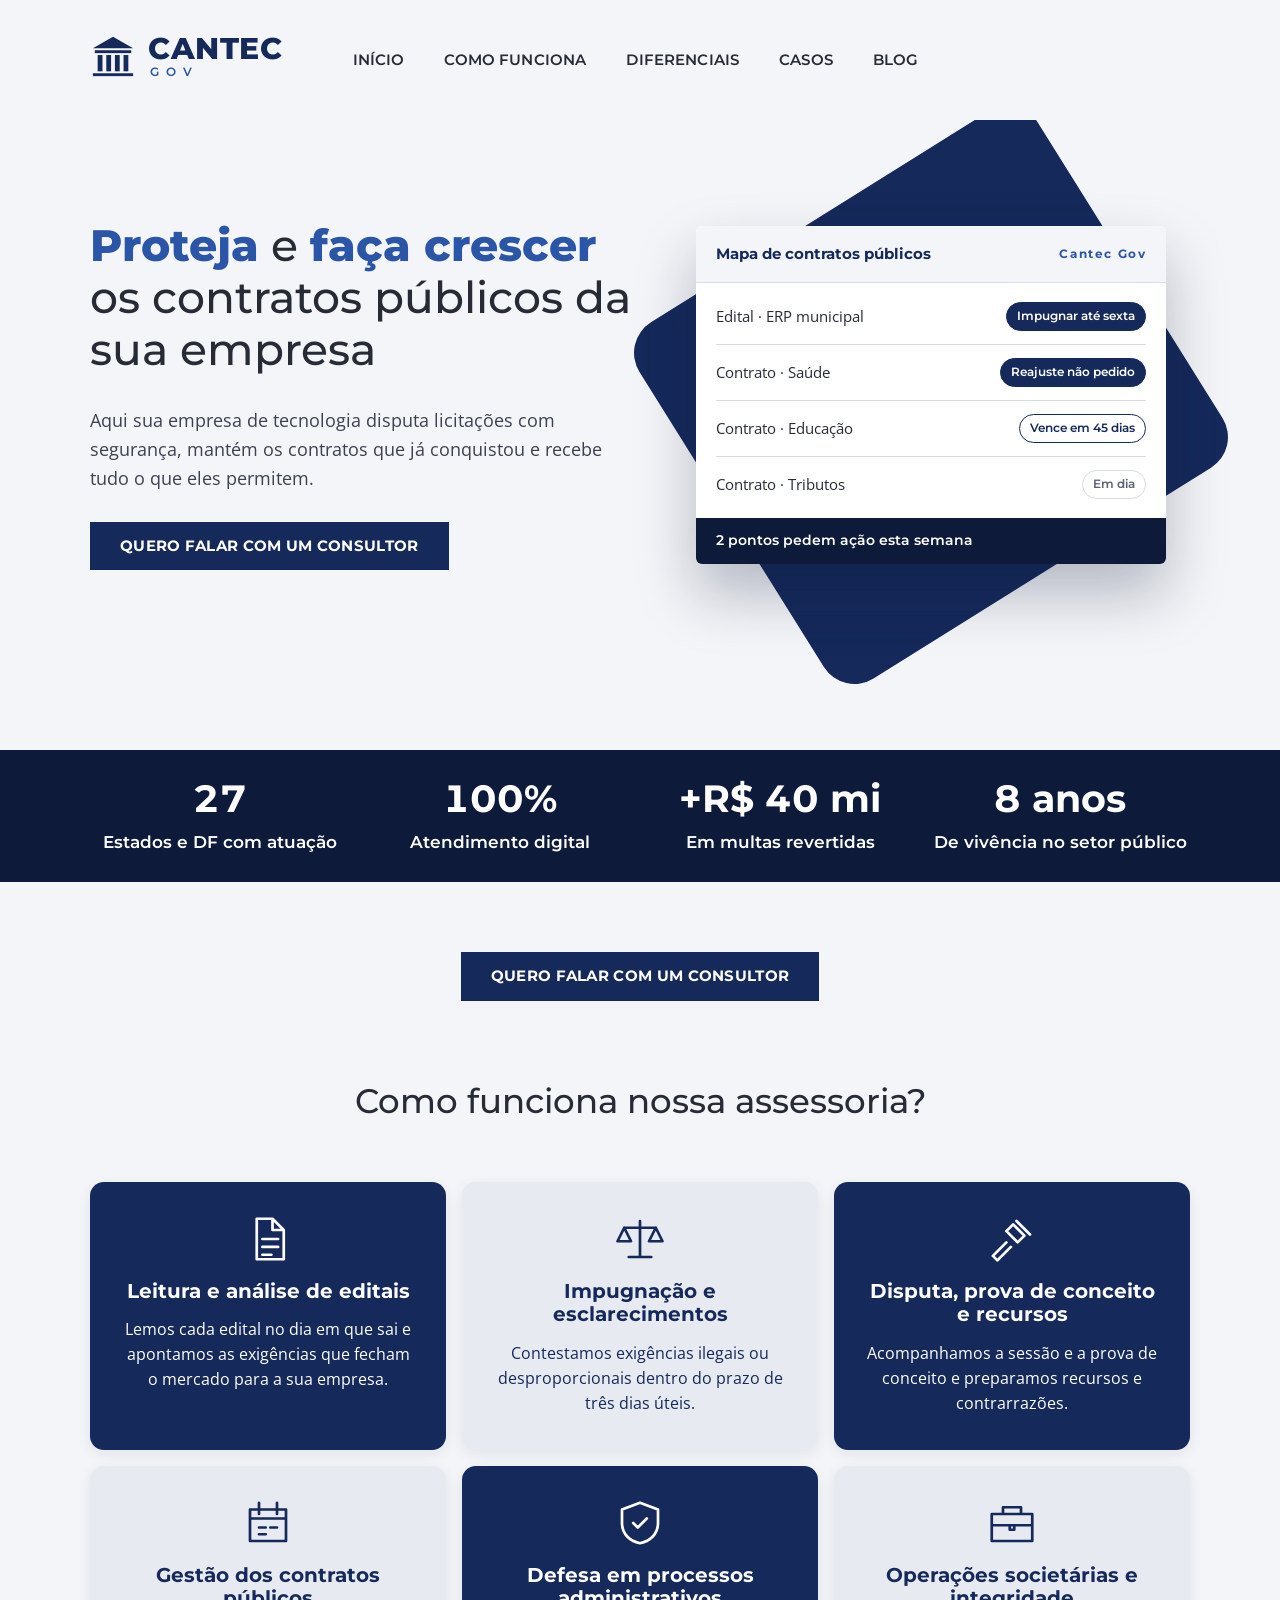
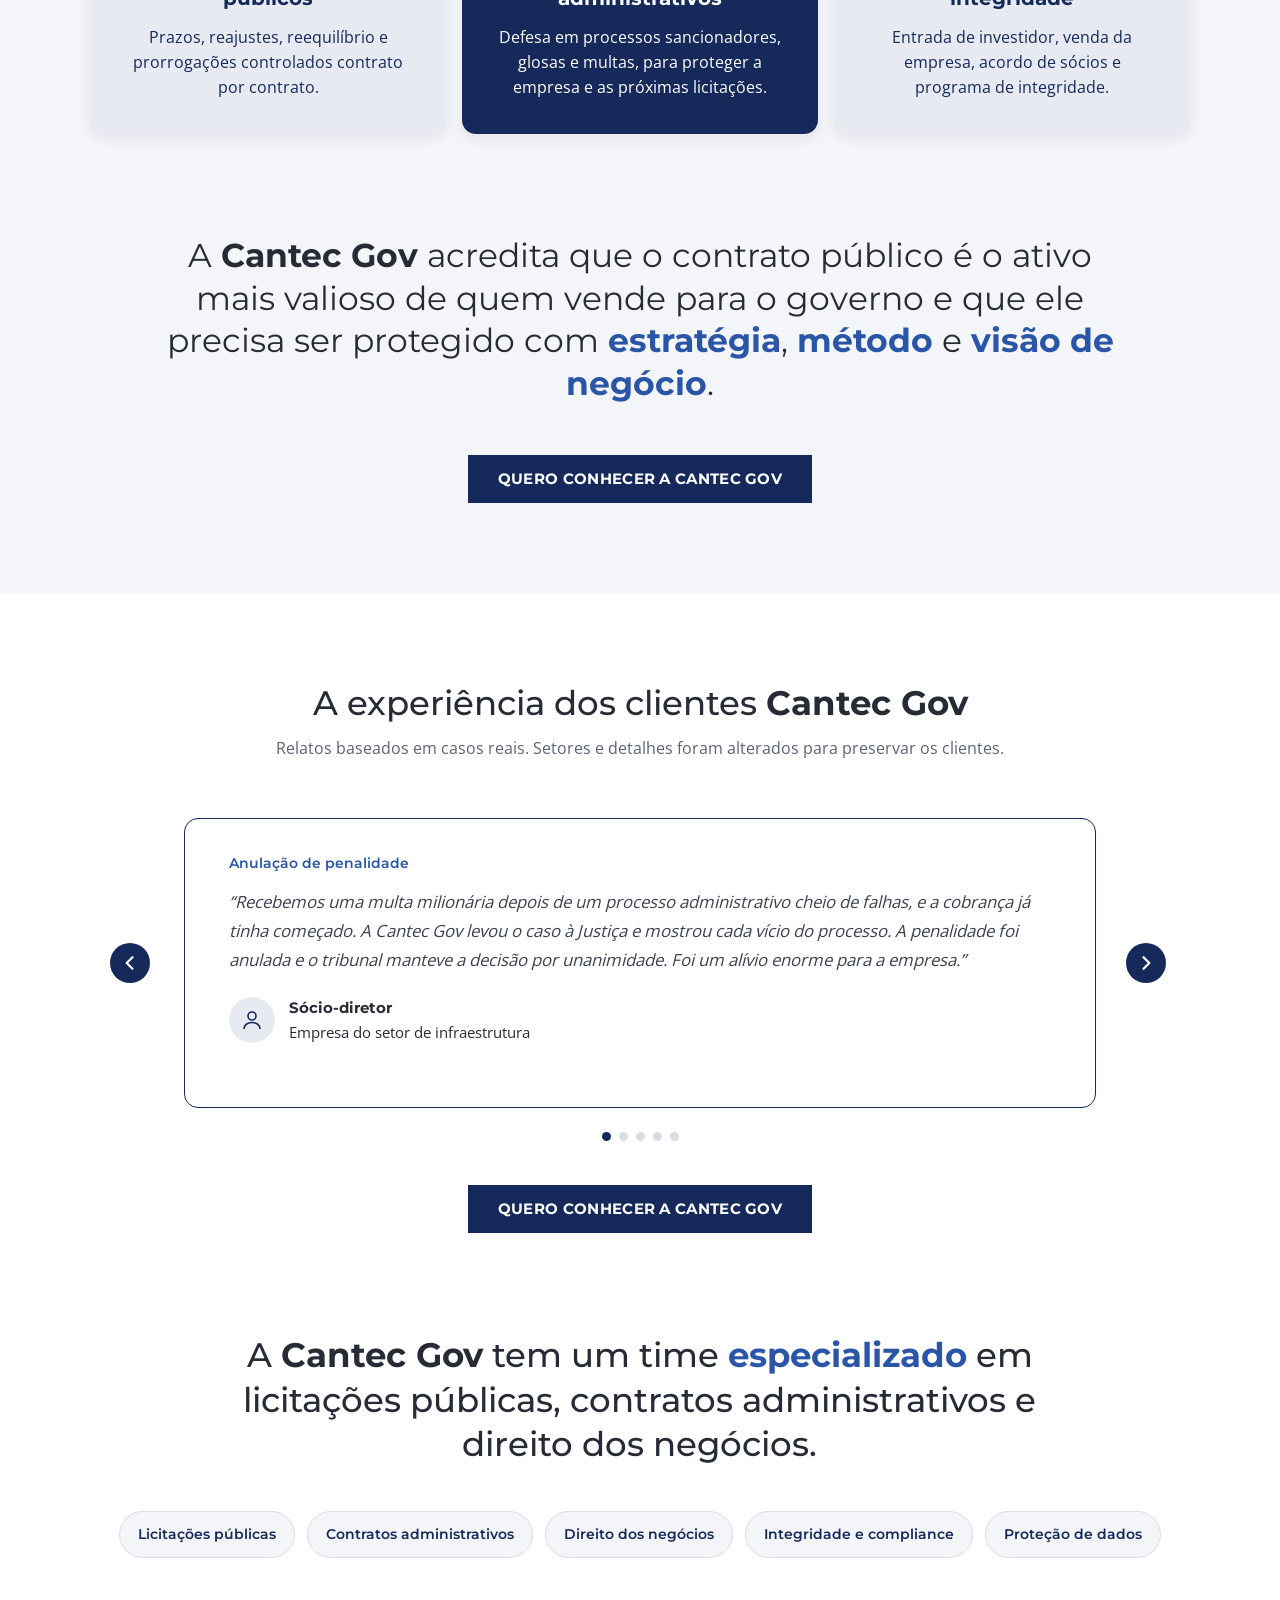
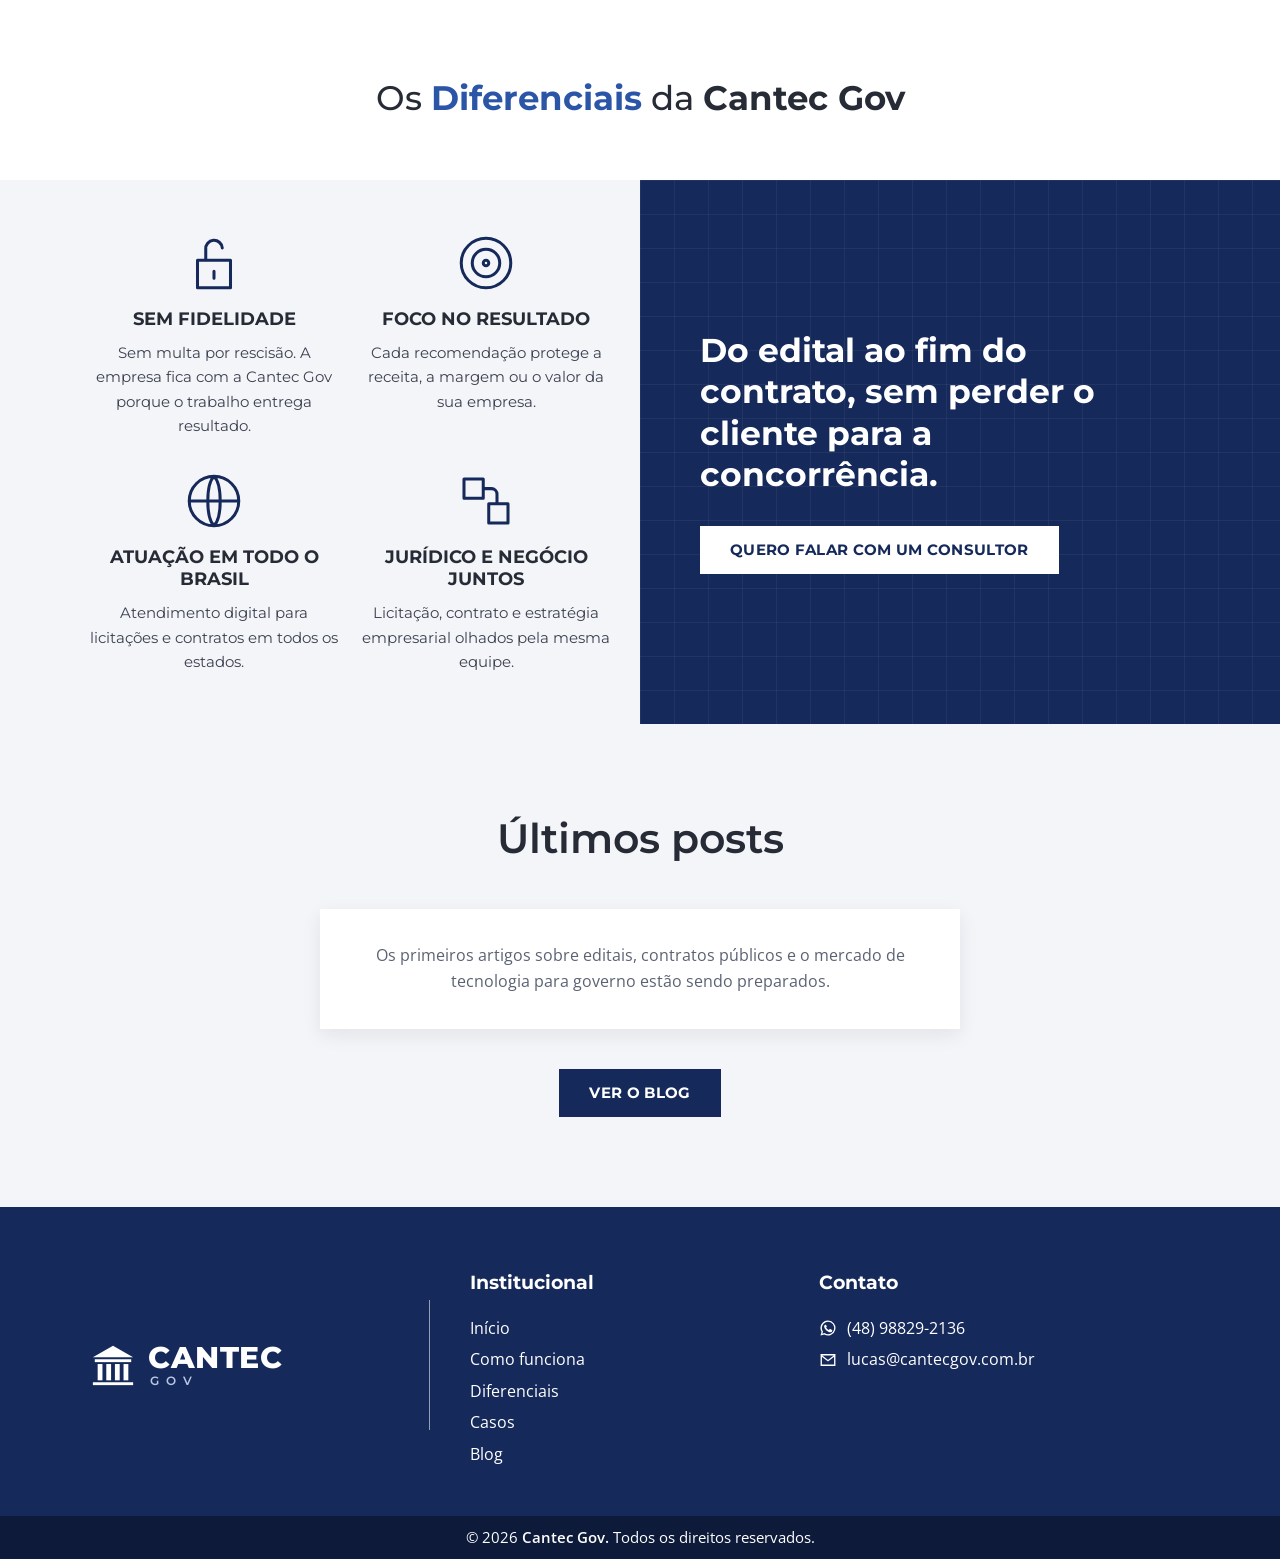
==== index.html @ 4cf36c4e "Primeira versão do site da Cantec Gov Co-Authored-By: Claude Opus 5.5 <noreply@anthropic.com>" ====
<!DOCTYPE html><html lang="pt-BR" data-astro-cid-5hce7sga> <head><meta charset="utf-8"><meta name="viewport" content="width=device-width, initial-scale=1"><title>Cantec Gov | Assessoria para empresas de tecnologia que vendem para o governo</title><meta name="description" content="A Cantec Gov protege e faz crescer os contratos públicos de empresas de tecnologia: análise de editais, impugnações, recursos, gestão de contratos, defesa em processos administrativos e operações societárias."><link rel="canonical" href="https://cantecgov.com.br/"><link rel="icon" href="/favicon.svg" type="image/svg+xml"><meta name="theme-color" content="#15295A"><meta property="og:type" content="website"><meta property="og:locale" content="pt_BR"><meta property="og:site_name" content="Cantec Gov"><meta property="og:title" content="Cantec Gov | Assessoria para empresas de tecnologia que vendem para o governo"><meta property="og:description" content="A Cantec Gov protege e faz crescer os contratos públicos de empresas de tecnologia: análise de editais, impugnações, recursos, gestão de contratos, defesa em processos administrativos e operações societárias."><meta property="og:url" content="https://cantecgov.com.br/"><meta property="og:image" content="https://cantecgov.com.br/og.png"><meta name="twitter:card" content="summary_large_image"><script type="application/ld+json">{"@context":"https://schema.org","@type":"ProfessionalService","name":"Cantec Gov","url":"https://cantecgov.com.br/","email":"lucas@cantecgov.com.br","telephone":"+55 48 98829-2136","areaServed":"BR","description":"Assessoria para empresas de tecnologia que vendem para o governo: editais, licitações, contratos públicos, processos administrativos e operações societárias."}</script><link rel="stylesheet" href="/_astro/_id_.DsXa7e0L.css">
<link rel="stylesheet" href="/_astro/index.DsGzmFfQ.css"></head> <body data-astro-cid-5hce7sga> <a class="pular" href="#conteudo" data-astro-cid-5hce7sga>Ir para o conteúdo</a> <header class="topo" data-astro-cid-5hce7sga> <div class="container topo-in" data-astro-cid-5hce7sga> <a href="/" aria-label="Cantec Gov, página inicial" data-astro-cid-5hce7sga><span class="logo" data-astro-cid-tvrurpns> <svg class="logo-icone" viewBox="0 0 48 48" aria-hidden="true" data-astro-cid-tvrurpns> <polygon points="3,16 24,4 45,16" fill="currentColor" data-astro-cid-tvrurpns></polygon> <rect x="5" y="18" width="38" height="3" fill="currentColor" data-astro-cid-tvrurpns></rect> <rect x="8" y="23" width="5" height="17" fill="currentColor" data-astro-cid-tvrurpns></rect> <rect x="17" y="23" width="5" height="17" fill="currentColor" data-astro-cid-tvrurpns></rect> <rect x="26" y="23" width="5" height="17" fill="currentColor" data-astro-cid-tvrurpns></rect> <rect x="35" y="23" width="5" height="17" fill="currentColor" data-astro-cid-tvrurpns></rect> <rect x="3" y="42" width="42" height="3" fill="currentColor" data-astro-cid-tvrurpns></rect> </svg> <span class="logo-texto" data-astro-cid-tvrurpns> <span class="logo-nome" data-astro-cid-tvrurpns>CANTEC</span> <span class="logo-gov" data-astro-cid-tvrurpns>GOV</span> </span> </span> </a> <button class="menu-botao" aria-expanded="false" aria-controls="menu" aria-label="Abrir menu" data-astro-cid-5hce7sga> <span data-astro-cid-5hce7sga></span><span data-astro-cid-5hce7sga></span><span data-astro-cid-5hce7sga></span> </button> <nav id="menu" aria-label="Menu" data-astro-cid-5hce7sga> <ul data-astro-cid-5hce7sga> <li data-astro-cid-5hce7sga><a href="/#inicio" data-astro-cid-5hce7sga>Início</a></li> <li data-astro-cid-5hce7sga><a href="/#como-funciona" data-astro-cid-5hce7sga>Como funciona</a></li> <li data-astro-cid-5hce7sga><a href="/#diferenciais" data-astro-cid-5hce7sga>Diferenciais</a></li> <li data-astro-cid-5hce7sga><a href="/#casos" data-astro-cid-5hce7sga>Casos</a></li> <li data-astro-cid-5hce7sga><a href="/blog/" data-astro-cid-5hce7sga>Blog</a></li> </ul> </nav> </div> </header> <main id="conteudo" data-astro-cid-5hce7sga>  <section id="inicio" class="hero" data-astro-cid-j7pv25f6> <div class="container hero-in" data-astro-cid-j7pv25f6> <div class="hero-texto" data-astro-cid-j7pv25f6> <h1 data-astro-cid-j7pv25f6><span class="cor" data-astro-cid-j7pv25f6>Proteja</span> e <span class="cor" data-astro-cid-j7pv25f6>faça crescer</span> os contratos públicos da sua empresa</h1> <p data-astro-cid-j7pv25f6>Aqui sua empresa de tecnologia disputa licitações com segurança, mantém os contratos que já conquistou e recebe tudo o que eles permitem.</p> <a class="botao" href="https://api.whatsapp.com/send?phone=5548988292136&text=Ol%C3%A1%2C%20vim%20pelo%20site%20da%20Cantec%20Gov%20e%20gostaria%20de%20falar%20com%20um%20consultor." target="_blank" rel="noopener" data-astro-cid-j7pv25f6>Quero falar com um consultor</a> </div> <div class="hero-visual" aria-hidden="true" data-astro-cid-j7pv25f6> <div class="forma" data-astro-cid-j7pv25f6></div> <div class="painel" data-astro-cid-j7pv25f6> <div class="painel-topo" data-astro-cid-j7pv25f6><span data-astro-cid-j7pv25f6>Mapa de contratos públicos</span><span class="painel-marca" data-astro-cid-j7pv25f6>Cantec Gov</span></div> <ul data-astro-cid-j7pv25f6> <li data-astro-cid-j7pv25f6><span data-astro-cid-j7pv25f6>Edital · ERP municipal</span><span class="chip forte" data-astro-cid-j7pv25f6>Impugnar até sexta</span></li> <li data-astro-cid-j7pv25f6><span data-astro-cid-j7pv25f6>Contrato · Saúde</span><span class="chip forte" data-astro-cid-j7pv25f6>Reajuste não pedido</span></li> <li data-astro-cid-j7pv25f6><span data-astro-cid-j7pv25f6>Contrato · Educação</span><span class="chip" data-astro-cid-j7pv25f6>Vence em 45 dias</span></li> <li data-astro-cid-j7pv25f6><span data-astro-cid-j7pv25f6>Contrato · Tributos</span><span class="chip leve" data-astro-cid-j7pv25f6>Em dia</span></li> </ul> <div class="painel-pe" data-astro-cid-j7pv25f6>2 pontos pedem ação esta semana</div> </div> </div> </div> </section>  <section class="numeros" aria-label="Números da Cantec Gov" data-astro-cid-j7pv25f6> <div class="container numeros-in" data-astro-cid-j7pv25f6> <div class="numero" data-astro-cid-j7pv25f6> <p class="numero-valor" data-astro-cid-j7pv25f6><span class="contador" data-alvo="27" data-astro-cid-j7pv25f6>27</span></p> <h4 data-astro-cid-j7pv25f6>Estados e DF com atuação</h4> </div><div class="numero" data-astro-cid-j7pv25f6> <p class="numero-valor" data-astro-cid-j7pv25f6><span class="contador" data-alvo="100" data-astro-cid-j7pv25f6>100</span>%</p> <h4 data-astro-cid-j7pv25f6>Atendimento digital</h4> </div><div class="numero" data-astro-cid-j7pv25f6> <p class="numero-valor" data-astro-cid-j7pv25f6>+R$ <span class="contador" data-alvo="40" data-astro-cid-j7pv25f6>40</span> mi</p> <h4 data-astro-cid-j7pv25f6>Em multas revertidas</h4> </div><div class="numero" data-astro-cid-j7pv25f6> <p class="numero-valor" data-astro-cid-j7pv25f6><span class="contador" data-alvo="8" data-astro-cid-j7pv25f6>8</span> anos</p> <h4 data-astro-cid-j7pv25f6>De vivência no setor público</h4> </div> </div> </section>  <div class="centro cta-solto" data-astro-cid-j7pv25f6><a class="botao" href="https://api.whatsapp.com/send?phone=5548988292136&text=Ol%C3%A1%2C%20vim%20pelo%20site%20da%20Cantec%20Gov%20e%20gostaria%20de%20falar%20com%20um%20consultor." target="_blank" rel="noopener" data-astro-cid-j7pv25f6>Quero falar com um consultor</a></div>  <section id="como-funciona" class="secao como" data-astro-cid-j7pv25f6> <div class="container" data-astro-cid-j7pv25f6> <h2 class="titulo-secao" data-astro-cid-j7pv25f6>Como funciona nossa assessoria?</h2> <div class="cartoes" data-astro-cid-j7pv25f6> <article class="cartao cartao-marinho" data-astro-cid-j7pv25f6> <svg viewBox="0 0 24 24" aria-hidden="true" data-astro-cid-j7pv25f6><path d="M7 3h7l5 5v13H7z M14 3v5h5 M9.5 12h7 M9.5 15.5h7 M9.5 19h4" data-astro-cid-j7pv25f6></path></svg> <h3 data-astro-cid-j7pv25f6>Leitura e análise de editais</h3> <p data-astro-cid-j7pv25f6>Lemos cada edital no dia em que sai e apontamos as exigências que fecham o mercado para a sua empresa.</p> </article><article class="cartao cartao-cinza" data-astro-cid-j7pv25f6> <svg viewBox="0 0 24 24" aria-hidden="true" data-astro-cid-j7pv25f6><path d="M12 4v16 M7 20h10 M5 7h14 M5 7l-3 6h6z M19 7l-3 6h6z" data-astro-cid-j7pv25f6></path></svg> <h3 data-astro-cid-j7pv25f6>Impugnação e esclarecimentos</h3> <p data-astro-cid-j7pv25f6>Contestamos exigências ilegais ou desproporcionais dentro do prazo de três dias úteis.</p> </article><article class="cartao cartao-marinho" data-astro-cid-j7pv25f6> <svg viewBox="0 0 24 24" aria-hidden="true" data-astro-cid-j7pv25f6><path d="M12.5 5.5l5 5-3 3-5-5z M14 4l6 6 M9.5 13.5l-6 6 2 2 6-6" data-astro-cid-j7pv25f6></path></svg> <h3 data-astro-cid-j7pv25f6>Disputa, prova de conceito e recursos</h3> <p data-astro-cid-j7pv25f6>Acompanhamos a sessão e a prova de conceito e preparamos recursos e contrarrazões.</p> </article><article class="cartao cartao-cinza" data-astro-cid-j7pv25f6> <svg viewBox="0 0 24 24" aria-hidden="true" data-astro-cid-j7pv25f6><path d="M4 6h16v14H4z M4 10h16 M8 3v5 M16 3v5 M8 14h3 M13 14h3 M8 17h3" data-astro-cid-j7pv25f6></path></svg> <h3 data-astro-cid-j7pv25f6>Gestão dos contratos públicos</h3> <p data-astro-cid-j7pv25f6>Prazos, reajustes, reequilíbrio e prorrogações controlados contrato por contrato.</p> </article><article class="cartao cartao-marinho" data-astro-cid-j7pv25f6> <svg viewBox="0 0 24 24" aria-hidden="true" data-astro-cid-j7pv25f6><path d="M12 3l8 3v6c0 5-3.5 8-8 9-4.5-1-8-4-8-9V6z M9 12l2 2 4-4" data-astro-cid-j7pv25f6></path></svg> <h3 data-astro-cid-j7pv25f6>Defesa em processos administrativos</h3> <p data-astro-cid-j7pv25f6>Defesa em processos sancionadores, glosas e multas, para proteger a empresa e as próximas licitações.</p> </article><article class="cartao cartao-cinza" data-astro-cid-j7pv25f6> <svg viewBox="0 0 24 24" aria-hidden="true" data-astro-cid-j7pv25f6><path d="M3 8h18v12H3z M8 8V5h8v3 M3 13h18 M11 13v2h2v-2" data-astro-cid-j7pv25f6></path></svg> <h3 data-astro-cid-j7pv25f6>Operações societárias e integridade</h3> <p data-astro-cid-j7pv25f6>Entrada de investidor, venda da empresa, acordo de sócios e programa de integridade.</p> </article> </div> <p class="frase" data-astro-cid-j7pv25f6>A <strong data-astro-cid-j7pv25f6>Cantec Gov</strong> acredita que o contrato público é o ativo mais valioso de quem vende para o governo e que ele precisa ser protegido com <span class="cor" data-astro-cid-j7pv25f6>estratégia</span>, <span class="cor" data-astro-cid-j7pv25f6>método</span> e <span class="cor" data-astro-cid-j7pv25f6>visão de negócio</span>.</p> <div class="centro" data-astro-cid-j7pv25f6><a class="botao" href="https://api.whatsapp.com/send?phone=5548988292136&text=Ol%C3%A1%2C%20vim%20pelo%20site%20e%20quero%20conhecer%20a%20Cantec%20Gov." target="_blank" rel="noopener" data-astro-cid-j7pv25f6>Quero conhecer a Cantec Gov</a></div> </div> </section>  <section id="casos" class="secao casos" data-astro-cid-j7pv25f6> <div class="container" data-astro-cid-j7pv25f6> <h2 class="titulo-secao" data-astro-cid-j7pv25f6>A experiência dos clientes <strong data-astro-cid-j7pv25f6>Cantec Gov</strong></h2> <p class="subtitulo" data-astro-cid-j7pv25f6>Relatos baseados em casos reais. Setores e detalhes foram alterados para preservar os clientes.</p> <div class="carrossel" data-carrossel data-astro-cid-j7pv25f6> <button class="seta" data-anterior aria-label="Caso anterior" data-astro-cid-j7pv25f6><svg viewBox="0 0 24 24" aria-hidden="true" data-astro-cid-j7pv25f6><path d="M15 5l-7 7 7 7" data-astro-cid-j7pv25f6></path></svg></button> <div class="trilho" aria-live="polite" data-astro-cid-j7pv25f6> <article class="caso" data-caso aria-label="Caso 1 de 5" data-astro-cid-j7pv25f6> <p class="caso-area" data-astro-cid-j7pv25f6>Anulação de penalidade</p> <blockquote class="caso-texto" data-astro-cid-j7pv25f6>“Recebemos uma multa milionária depois de um processo administrativo cheio de falhas, e a cobrança já tinha começado. A Cantec Gov levou o caso à Justiça e mostrou cada vício do processo. A penalidade foi anulada e o tribunal manteve a decisão por unanimidade. Foi um alívio enorme para a empresa.”</blockquote> <div class="caso-cliente" data-astro-cid-j7pv25f6> <span class="caso-avatar" aria-hidden="true" data-astro-cid-j7pv25f6><svg viewBox="0 0 24 24" data-astro-cid-j7pv25f6><path d="M12 12a4 4 0 1 0 0-8a4 4 0 1 0 0 8z M4 21c0-4 3.6-6.5 8-6.5s8 2.5 8 6.5" data-astro-cid-j7pv25f6></path></svg></span> <span data-astro-cid-j7pv25f6><strong data-astro-cid-j7pv25f6>Sócio-diretor</strong><br data-astro-cid-j7pv25f6>Empresa do setor de infraestrutura</span> </div> </article><article class="caso" data-caso hidden aria-label="Caso 2 de 5" data-astro-cid-j7pv25f6> <p class="caso-area" data-astro-cid-j7pv25f6>Proteção de mercado</p> <blockquote class="caso-texto" data-astro-cid-j7pv25f6>“Vender para o governo exige proteger o mercado que a empresa já conquistou. A Cantec Gov mapeou todos os nossos contratos, mostrou onde havia risco de perder clientes e nos ensinou a identificar sinais de direcionamento nas contratações a tempo de reagir. Numa disputa importante, isso garantiu a manutenção do contrato. Hoje enxergamos os riscos antes que eles virem perda.”</blockquote> <div class="caso-cliente" data-astro-cid-j7pv25f6> <span class="caso-avatar" aria-hidden="true" data-astro-cid-j7pv25f6><svg viewBox="0 0 24 24" data-astro-cid-j7pv25f6><path d="M12 12a4 4 0 1 0 0-8a4 4 0 1 0 0 8z M4 21c0-4 3.6-6.5 8-6.5s8 2.5 8 6.5" data-astro-cid-j7pv25f6></path></svg></span> <span data-astro-cid-j7pv25f6><strong data-astro-cid-j7pv25f6>Diretor executivo</strong><br data-astro-cid-j7pv25f6>Empresa de serviços contínuos</span> </div> </article><article class="caso" data-caso hidden aria-label="Caso 3 de 5" data-astro-cid-j7pv25f6> <p class="caso-area" data-astro-cid-j7pv25f6>Processo sancionador</p> <blockquote class="caso-texto" data-astro-cid-j7pv25f6>“Fomos acusados de descumprir o contrato e corríamos o risco de ficar impedidos de licitar. A Cantec Gov confrontou cada acusação com o edital e mostrou, com documentos, que boa parte do que nos cobravam nunca fez parte do que foi contratado. A defesa saiu no prazo, organizada item por item, e nos deu tranquilidade para seguir disputando.”</blockquote> <div class="caso-cliente" data-astro-cid-j7pv25f6> <span class="caso-avatar" aria-hidden="true" data-astro-cid-j7pv25f6><svg viewBox="0 0 24 24" data-astro-cid-j7pv25f6><path d="M12 12a4 4 0 1 0 0-8a4 4 0 1 0 0 8z M4 21c0-4 3.6-6.5 8-6.5s8 2.5 8 6.5" data-astro-cid-j7pv25f6></path></svg></span> <span data-astro-cid-j7pv25f6><strong data-astro-cid-j7pv25f6>Gestora de contratos</strong><br data-astro-cid-j7pv25f6>Fornecedora do poder público</span> </div> </article><article class="caso" data-caso hidden aria-label="Caso 4 de 5" data-astro-cid-j7pv25f6> <p class="caso-area" data-astro-cid-j7pv25f6>Migração de dados no fim do contrato</p> <blockquote class="caso-texto" data-astro-cid-j7pv25f6>“A Cantec Gov nos ajudou na migração dos dados ao fim do contrato. Muita gente acredita que o órgão tem direito de acessar diretamente o banco de dados da empresa quando o contrato termina. Mas o sistema é propriedade da empresa, protegido pela Lei do Software, e o acesso direto expõe dados pessoais que a LGPD manda proteger. No nosso caso, os dados foram entregues completos e o sistema não precisou ser aberto.”</blockquote> <div class="caso-cliente" data-astro-cid-j7pv25f6> <span class="caso-avatar" aria-hidden="true" data-astro-cid-j7pv25f6><svg viewBox="0 0 24 24" data-astro-cid-j7pv25f6><path d="M12 12a4 4 0 1 0 0-8a4 4 0 1 0 0 8z M4 21c0-4 3.6-6.5 8-6.5s8 2.5 8 6.5" data-astro-cid-j7pv25f6></path></svg></span> <span data-astro-cid-j7pv25f6><strong data-astro-cid-j7pv25f6>Diretor de tecnologia</strong><br data-astro-cid-j7pv25f6>Empresa de tecnologia</span> </div> </article><article class="caso" data-caso hidden aria-label="Caso 5 de 5" data-astro-cid-j7pv25f6> <p class="caso-area" data-astro-cid-j7pv25f6>Programa de integridade</p> <blockquote class="caso-texto" data-astro-cid-j7pv25f6>“O programa de integridade da Cantec Gov mudou a forma como a nossa equipe comercial trabalha com prefeituras. Hoje cada visita, reunião e proposta segue uma rotina clara e fica registrada. Continuamos prospectando com força, com a segurança de que tudo é feito dentro da lei, e isso blinda a empresa antes que qualquer problema apareça.”</blockquote> <div class="caso-cliente" data-astro-cid-j7pv25f6> <span class="caso-avatar" aria-hidden="true" data-astro-cid-j7pv25f6><svg viewBox="0 0 24 24" data-astro-cid-j7pv25f6><path d="M12 12a4 4 0 1 0 0-8a4 4 0 1 0 0 8z M4 21c0-4 3.6-6.5 8-6.5s8 2.5 8 6.5" data-astro-cid-j7pv25f6></path></svg></span> <span data-astro-cid-j7pv25f6><strong data-astro-cid-j7pv25f6>Diretor comercial</strong><br data-astro-cid-j7pv25f6>Empresa de serviços</span> </div> </article> </div> <button class="seta" data-proximo aria-label="Próximo caso" data-astro-cid-j7pv25f6><svg viewBox="0 0 24 24" aria-hidden="true" data-astro-cid-j7pv25f6><path d="M9 5l7 7-7 7" data-astro-cid-j7pv25f6></path></svg></button> </div> <div class="pontos" aria-hidden="true" data-astro-cid-j7pv25f6> <span class="ponto ativo" data-astro-cid-j7pv25f6></span><span class="ponto" data-astro-cid-j7pv25f6></span><span class="ponto" data-astro-cid-j7pv25f6></span><span class="ponto" data-astro-cid-j7pv25f6></span><span class="ponto" data-astro-cid-j7pv25f6></span> </div> <div class="centro" data-astro-cid-j7pv25f6><a class="botao" href="https://api.whatsapp.com/send?phone=5548988292136&text=Ol%C3%A1%2C%20vim%20pelo%20site%20e%20quero%20conhecer%20a%20Cantec%20Gov." target="_blank" rel="noopener" data-astro-cid-j7pv25f6>Quero conhecer a Cantec Gov</a></div> <h2 class="titulo-secao time" data-astro-cid-j7pv25f6>A <strong data-astro-cid-j7pv25f6>Cantec Gov</strong> tem um time <span class="cor" data-astro-cid-j7pv25f6>especializado</span> em licitações públicas, contratos administrativos e direito dos negócios.</h2> <ul class="especialidades" data-astro-cid-j7pv25f6> <li data-astro-cid-j7pv25f6>Licitações públicas</li><li data-astro-cid-j7pv25f6>Contratos administrativos</li><li data-astro-cid-j7pv25f6>Direito dos negócios</li><li data-astro-cid-j7pv25f6>Integridade e compliance</li><li data-astro-cid-j7pv25f6>Proteção de dados</li> </ul> </div> </section>  <section id="diferenciais" class="diferenciais-secao" data-astro-cid-j7pv25f6> <div class="container" data-astro-cid-j7pv25f6><h2 class="titulo-secao" data-astro-cid-j7pv25f6>Os <span class="cor" data-astro-cid-j7pv25f6>Diferenciais</span> da <strong data-astro-cid-j7pv25f6>Cantec Gov</strong></h2></div> <div class="diferenciais" data-astro-cid-j7pv25f6> <div class="diferenciais-grade" data-astro-cid-j7pv25f6> <div class="diferencial" data-astro-cid-j7pv25f6> <svg viewBox="0 0 24 24" aria-hidden="true" data-astro-cid-j7pv25f6><path d="M6 11h12v10H6z M9 11V7a3 3 0 0 1 6-.5 M12 15v2.5" data-astro-cid-j7pv25f6></path></svg> <h3 data-astro-cid-j7pv25f6>Sem fidelidade</h3> <p data-astro-cid-j7pv25f6>Sem multa por rescisão. A empresa fica com a Cantec Gov porque o trabalho entrega resultado.</p> </div><div class="diferencial" data-astro-cid-j7pv25f6> <svg viewBox="0 0 24 24" aria-hidden="true" data-astro-cid-j7pv25f6><path d="M12 3a9 9 0 1 0 0 18a9 9 0 1 0 0-18z M12 7a5 5 0 1 0 0 10a5 5 0 1 0 0-10z M12 11a1 1 0 1 0 0 2a1 1 0 1 0 0-2z" data-astro-cid-j7pv25f6></path></svg> <h3 data-astro-cid-j7pv25f6>Foco no resultado</h3> <p data-astro-cid-j7pv25f6>Cada recomendação protege a receita, a margem ou o valor da sua empresa.</p> </div><div class="diferencial" data-astro-cid-j7pv25f6> <svg viewBox="0 0 24 24" aria-hidden="true" data-astro-cid-j7pv25f6><path d="M12 3a9 9 0 1 0 0 18a9 9 0 1 0 0-18z M3 12h18 M12 3c3 3 3 15 0 18 M12 3c-3 3-3 15 0 18" data-astro-cid-j7pv25f6></path></svg> <h3 data-astro-cid-j7pv25f6>Atuação em todo o Brasil</h3> <p data-astro-cid-j7pv25f6>Atendimento digital para licitações e contratos em todos os estados.</p> </div><div class="diferencial" data-astro-cid-j7pv25f6> <svg viewBox="0 0 24 24" aria-hidden="true" data-astro-cid-j7pv25f6><path d="M4 4h7v7H4z M13 13h7v7h-7z M11 7.5h3a2 2 0 0 1 2 2V13" data-astro-cid-j7pv25f6></path></svg> <h3 data-astro-cid-j7pv25f6>Jurídico e negócio juntos</h3> <p data-astro-cid-j7pv25f6>Licitação, contrato e estratégia empresarial olhados pela mesma equipe.</p> </div> </div> <div class="diferenciais-painel" data-astro-cid-j7pv25f6> <p class="painel-frase" data-astro-cid-j7pv25f6>Do edital ao fim do contrato, sem perder o cliente para a concorrência.</p> <a class="botao botao-claro" href="https://api.whatsapp.com/send?phone=5548988292136&text=Ol%C3%A1%2C%20vim%20pelo%20site%20da%20Cantec%20Gov%20e%20gostaria%20de%20falar%20com%20um%20consultor." target="_blank" rel="noopener" data-astro-cid-j7pv25f6>Quero falar com um consultor</a> </div> </div> </section>  <section class="secao blog" data-astro-cid-j7pv25f6> <div class="container" data-astro-cid-j7pv25f6> <h2 class="titulo-blog" data-astro-cid-j7pv25f6>Últimos posts</h2> <div class="blog-vazio" data-astro-cid-j7pv25f6> <p data-astro-cid-j7pv25f6>Os primeiros artigos sobre editais, contratos públicos e o mercado de tecnologia para governo estão sendo preparados.</p> </div> <div class="centro" data-astro-cid-j7pv25f6><a class="botao" href="/blog/" data-astro-cid-j7pv25f6>Ver o blog</a></div> </div> </section> </main> <footer class="rodape" data-astro-cid-5hce7sga> <div class="container rodape-in" data-astro-cid-5hce7sga> <div class="rodape-logo" data-astro-cid-5hce7sga><span class="logo claro" data-astro-cid-tvrurpns> <svg class="logo-icone" viewBox="0 0 48 48" aria-hidden="true" data-astro-cid-tvrurpns> <polygon points="3,16 24,4 45,16" fill="currentColor" data-astro-cid-tvrurpns></polygon> <rect x="5" y="18" width="38" height="3" fill="currentColor" data-astro-cid-tvrurpns></rect> <rect x="8" y="23" width="5" height="17" fill="currentColor" data-astro-cid-tvrurpns></rect> <rect x="17" y="23" width="5" height="17" fill="currentColor" data-astro-cid-tvrurpns></rect> <rect x="26" y="23" width="5" height="17" fill="currentColor" data-astro-cid-tvrurpns></rect> <rect x="35" y="23" width="5" height="17" fill="currentColor" data-astro-cid-tvrurpns></rect> <rect x="3" y="42" width="42" height="3" fill="currentColor" data-astro-cid-tvrurpns></rect> </svg> <span class="logo-texto" data-astro-cid-tvrurpns> <span class="logo-nome" data-astro-cid-tvrurpns>CANTEC</span> <span class="logo-gov" data-astro-cid-tvrurpns>GOV</span> </span> </span> </div> <div class="rodape-col" data-astro-cid-5hce7sga> <p class="rodape-titulo" data-astro-cid-5hce7sga>Institucional</p> <ul data-astro-cid-5hce7sga> <li data-astro-cid-5hce7sga><a href="/#inicio" data-astro-cid-5hce7sga>Início</a></li> <li data-astro-cid-5hce7sga><a href="/#como-funciona" data-astro-cid-5hce7sga>Como funciona</a></li> <li data-astro-cid-5hce7sga><a href="/#diferenciais" data-astro-cid-5hce7sga>Diferenciais</a></li> <li data-astro-cid-5hce7sga><a href="/#casos" data-astro-cid-5hce7sga>Casos</a></li> <li data-astro-cid-5hce7sga><a href="/blog/" data-astro-cid-5hce7sga>Blog</a></li> </ul> </div> <div class="rodape-col" data-astro-cid-5hce7sga> <p class="rodape-titulo" data-astro-cid-5hce7sga>Contato</p> <ul class="contatos" data-astro-cid-5hce7sga> <li data-astro-cid-5hce7sga> <svg viewBox="0 0 24 24" aria-hidden="true" data-astro-cid-5hce7sga><path fill="currentColor" d="M12 2a10 10 0 0 0-8.6 15.1L2 22l5-1.3A10 10 0 1 0 12 2Zm0 18.2a8.2 8.2 0 0 1-4.2-1.2l-.3-.2-3 .8.8-2.9-.2-.3A8.2 8.2 0 1 1 12 20.2Zm4.5-6.1c-.2-.1-1.5-.7-1.7-.8s-.4-.1-.6.1-.7.8-.8 1-.3.2-.5.1a6.7 6.7 0 0 1-3.3-2.9c-.3-.4.3-.4.7-1.4.1-.2 0-.3 0-.4l-.8-1.8c-.2-.5-.4-.4-.6-.4h-.5a1 1 0 0 0-.7.3 3 3 0 0 0-.9 2.2 5.2 5.2 0 0 0 1.1 2.8 11.9 11.9 0 0 0 4.6 4c1.7.7 2.3.8 3.2.6a2.7 2.7 0 0 0 1.8-1.3 2.2 2.2 0 0 0 .1-1.3c0-.1-.2-.2-.4-.3Z" data-astro-cid-5hce7sga></path></svg> <a href="https://api.whatsapp.com/send?phone=5548988292136&text=Ol%C3%A1%2C%20vim%20pelo%20site%20da%20Cantec%20Gov%20e%20gostaria%20de%20falar%20com%20um%20consultor." target="_blank" rel="noopener" data-astro-cid-5hce7sga>(48) 98829-2136</a> </li> <li data-astro-cid-5hce7sga> <svg viewBox="0 0 24 24" aria-hidden="true" data-astro-cid-5hce7sga><path fill="none" stroke="currentColor" stroke-width="1.8" d="M3 5h18v14H3z M3 6l9 7 9-7" data-astro-cid-5hce7sga></path></svg> <a href="mailto:lucas@cantecgov.com.br" data-astro-cid-5hce7sga>lucas@cantecgov.com.br</a> </li> </ul> </div> </div> <div class="rodape-fim" data-astro-cid-5hce7sga> <div class="container" data-astro-cid-5hce7sga>© 2026 <strong data-astro-cid-5hce7sga>Cantec Gov.</strong> Todos os direitos reservados.</div> </div> </footer> <script type="module">const e=document.querySelector(".menu-botao"),a=document.getElementById("menu");e&&a&&(e.addEventListener("click",()=>{const t=e.getAttribute("aria-expanded")==="true";e.setAttribute("aria-expanded",String(!t)),a.classList.toggle("aberto",!t)}),a.querySelectorAll("a").forEach(t=>t.addEventListener("click",()=>{e.setAttribute("aria-expanded","false"),a.classList.remove("aberto")})));</script> </body> </html>   <script type="module">const l=Array.from(document.querySelectorAll(".contador")),u=window.matchMedia("(prefers-reduced-motion: reduce)").matches;if(!u&&"IntersectionObserver"in window){const a=e=>{const t=Number(e.dataset.alvo||0),i=performance.now(),r=1400,o=c=>{const d=Math.min(1,(c-i)/r);e.textContent=String(Math.round(t*(1-Math.pow(1-d,3)))),d<1&&requestAnimationFrame(o)};requestAnimationFrame(o)},s=new IntersectionObserver(e=>{e.forEach(t=>{t.isIntersecting&&(a(t.target),s.unobserve(t.target))})},{threshold:.6});l.forEach(e=>s.observe(e))}const n=document.querySelector("[data-carrossel]");if(n){const a=Array.from(n.querySelectorAll("[data-caso]")),s=Array.from(document.querySelectorAll(".ponto"));let e=0;const t=r=>{e=(r+a.length)%a.length,a.forEach((o,c)=>{o.hidden=c!==e}),s.forEach((o,c)=>o.classList.toggle("ativo",c===e))};n.querySelector("[data-anterior]")?.addEventListener("click",()=>t(e-1)),n.querySelector("[data-proximo]")?.addEventListener("click",()=>t(e+1));let i=0;n.addEventListener("touchstart",r=>{i=r.touches[0].clientX},{passive:!0}),n.addEventListener("touchend",r=>{const o=r.changedTouches[0].clientX-i;Math.abs(o)>40&&t(e+(o<0?1:-1))})}</script>
---- _astro/_id_.DsXa7e0L.css ----
@font-face{font-family:Montserrat;font-style:normal;font-display:swap;font-weight:400;src:url(/_astro/montserrat-cyrillic-ext-400-normal.Xqov12YL.woff2) format("woff2"),url(/_astro/montserrat-cyrillic-ext-400-normal.DRPPeomZ.woff) format("woff");unicode-range:U+0460-052F,U+1C80-1C8A,U+20B4,U+2DE0-2DFF,U+A640-A69F,U+FE2E-FE2F}@font-face{font-family:Montserrat;font-style:normal;font-display:swap;font-weight:400;src:url(/_astro/montserrat-cyrillic-400-normal.BPq32Q8K.woff2) format("woff2"),url(/_astro/montserrat-cyrillic-400-normal.jEs4Tk-Z.woff) format("woff");unicode-range:U+0301,U+0400-045F,U+0490-0491,U+04B0-04B1,U+2116}@font-face{font-family:Montserrat;font-style:normal;font-display:swap;font-weight:400;src:url(/_astro/montserrat-vietnamese-400-normal.D4oHqQTd.woff2) format("woff2"),url(/_astro/montserrat-vietnamese-400-normal.BeEscFYY.woff) format("woff");unicode-range:U+0102-0103,U+0110-0111,U+0128-0129,U+0168-0169,U+01A0-01A1,U+01AF-01B0,U+0300-0301,U+0303-0304,U+0308-0309,U+0323,U+0329,U+1EA0-1EF9,U+20AB}@font-face{font-family:Montserrat;font-style:normal;font-display:swap;font-weight:400;src:url(/_astro/montserrat-latin-ext-400-normal.B8bwfy6Y.woff2) format("woff2"),url(/_astro/montserrat-latin-ext-400-normal.BffdBkAA.woff) format("woff");unicode-range:U+0100-02BA,U+02BD-02C5,U+02C7-02CC,U+02CE-02D7,U+02DD-02FF,U+0304,U+0308,U+0329,U+1D00-1DBF,U+1E00-1E9F,U+1EF2-1EFF,U+2020,U+20A0-20AB,U+20AD-20C0,U+2113,U+2C60-2C7F,U+A720-A7FF}@font-face{font-family:Montserrat;font-style:normal;font-display:swap;font-weight:400;src:url(/_astro/montserrat-latin-400-normal.BLhwKU8k.woff2) format("woff2"),url(/_astro/montserrat-latin-400-normal.xItZbAXg.woff) format("woff");unicode-range:U+0000-00FF,U+0131,U+0152-0153,U+02BB-02BC,U+02C6,U+02DA,U+02DC,U+0304,U+0308,U+0329,U+2000-206F,U+20AC,U+2122,U+2191,U+2193,U+2212,U+2215,U+FEFF,U+FFFD}@font-face{font-family:Montserrat;font-style:normal;font-display:swap;font-weight:500;src:url(/_astro/montserrat-cyrillic-ext-500-normal.11xBT7e1.woff2) format("woff2"),url(/_astro/montserrat-cyrillic-ext-500-normal.DOzfAZ45.woff) format("woff");unicode-range:U+0460-052F,U+1C80-1C8A,U+20B4,U+2DE0-2DFF,U+A640-A69F,U+FE2E-FE2F}@font-face{font-family:Montserrat;font-style:normal;font-display:swap;font-weight:500;src:url(/_astro/montserrat-cyrillic-500-normal.T0SG181k.woff2) format("woff2"),url(/_astro/montserrat-cyrillic-500-normal.CyGtXmN9.woff) format("woff");unicode-range:U+0301,U+0400-045F,U+0490-0491,U+04B0-04B1,U+2116}@font-face{font-family:Montserrat;font-style:normal;font-display:swap;font-weight:500;src:url(/_astro/montserrat-vietnamese-500-normal.NT-t8RG1.woff2) format("woff2"),url(/_astro/montserrat-vietnamese-500-normal.DpeZlV_K.woff) format("woff");unicode-range:U+0102-0103,U+0110-0111,U+0128-0129,U+0168-0169,U+01A0-01A1,U+01AF-01B0,U+0300-0301,U+0303-0304,U+0308-0309,U+0323,U+0329,U+1EA0-1EF9,U+20AB}@font-face{font-family:Montserrat;font-style:normal;font-display:swap;font-weight:500;src:url(/_astro/montserrat-latin-ext-500-normal.BKtbrd6n.woff2) format("woff2"),url(/_astro/montserrat-latin-ext-500-normal.DWPqqZgs.woff) format("woff");unicode-range:U+0100-02BA,U+02BD-02C5,U+02C7-02CC,U+02CE-02D7,U+02DD-02FF,U+0304,U+0308,U+0329,U+1D00-1DBF,U+1E00-1E9F,U+1EF2-1EFF,U+2020,U+20A0-20AB,U+20AD-20C0,U+2113,U+2C60-2C7F,U+A720-A7FF}@font-face{font-family:Montserrat;font-style:normal;font-display:swap;font-weight:500;src:url(/_astro/montserrat-latin-500-normal.DRFEGfly.woff2) format("woff2"),url(/_astro/montserrat-latin-500-normal.Dok2oTci.woff) format("woff");unicode-range:U+0000-00FF,U+0131,U+0152-0153,U+02BB-02BC,U+02C6,U+02DA,U+02DC,U+0304,U+0308,U+0329,U+2000-206F,U+20AC,U+2122,U+2191,U+2193,U+2212,U+2215,U+FEFF,U+FFFD}@font-face{font-family:Montserrat;font-style:normal;font-display:swap;font-weight:600;src:url(/_astro/montserrat-cyrillic-ext-600-normal.BtBW-rpm.woff2) format("woff2"),url(/_astro/montserrat-cyrillic-ext-600-normal.wReYPmz2.woff) format("woff");unicode-range:U+0460-052F,U+1C80-1C8A,U+20B4,U+2DE0-2DFF,U+A640-A69F,U+FE2E-FE2F}@font-face{font-family:Montserrat;font-style:normal;font-display:swap;font-weight:600;src:url(/_astro/montserrat-cyrillic-600-normal.CQEPC0hM.woff2) format("woff2"),url(/_astro/montserrat-cyrillic-600-normal.DUglwBrH.woff) format("woff");unicode-range:U+0301,U+0400-045F,U+0490-0491,U+04B0-04B1,U+2116}@font-face{font-family:Montserrat;font-style:normal;font-display:swap;font-weight:600;src:url(/_astro/montserrat-vietnamese-600-normal.DKe6qT_E.woff2) format("woff2"),url(/_astro/montserrat-vietnamese-600-normal.SJ-HTWuM.woff) format("woff");unicode-range:U+0102-0103,U+0110-0111,U+0128-0129,U+0168-0169,U+01A0-01A1,U+01AF-01B0,U+0300-0301,U+0303-0304,U+0308-0309,U+0323,U+0329,U+1EA0-1EF9,U+20AB}@font-face{font-family:Montserrat;font-style:normal;font-display:swap;font-weight:600;src:url(/_astro/montserrat-latin-ext-600-normal.DSkTqI9L.woff2) format("woff2"),url(/_astro/montserrat-latin-ext-600-normal.CSDhkhgS.woff) format("woff");unicode-range:U+0100-02BA,U+02BD-02C5,U+02C7-02CC,U+02CE-02D7,U+02DD-02FF,U+0304,U+0308,U+0329,U+1D00-1DBF,U+1E00-1E9F,U+1EF2-1EFF,U+2020,U+20A0-20AB,U+20AD-20C0,U+2113,U+2C60-2C7F,U+A720-A7FF}@font-face{font-family:Montserrat;font-style:normal;font-display:swap;font-weight:600;src:url(/_astro/montserrat-latin-600-normal.UVxSCcoG.woff2) format("woff2"),url(/_astro/montserrat-latin-600-normal.CdhFl4lI.woff) format("woff");unicode-range:U+0000-00FF,U+0131,U+0152-0153,U+02BB-02BC,U+02C6,U+02DA,U+02DC,U+0304,U+0308,U+0329,U+2000-206F,U+20AC,U+2122,U+2191,U+2193,U+2212,U+2215,U+FEFF,U+FFFD}@font-face{font-family:Montserrat;font-style:normal;font-display:swap;font-weight:700;src:url(/_astro/montserrat-cyrillic-ext-700-normal.MyDreaeu.woff2) format("woff2"),url(/_astro/montserrat-cyrillic-ext-700-normal.D-Mk2xRJ.woff) format("woff");unicode-range:U+0460-052F,U+1C80-1C8A,U+20B4,U+2DE0-2DFF,U+A640-A69F,U+FE2E-FE2F}@font-face{font-family:Montserrat;font-style:normal;font-display:swap;font-weight:700;src:url(/_astro/montserrat-cyrillic-700-normal.D-Pqjtdp.woff2) format("woff2"),url(/_astro/montserrat-cyrillic-700-normal.BvLYcGP1.woff) format("woff");unicode-range:U+0301,U+0400-045F,U+0490-0491,U+04B0-04B1,U+2116}@font-face{font-family:Montserrat;font-style:normal;font-display:swap;font-weight:700;src:url(/_astro/montserrat-vietnamese-700-normal.C0x1De3p.woff2) format("woff2"),url(/_astro/montserrat-vietnamese-700-normal.DnwGT2D9.woff) format("woff");unicode-range:U+0102-0103,U+0110-0111,U+0128-0129,U+0168-0169,U+01A0-01A1,U+01AF-01B0,U+0300-0301,U+0303-0304,U+0308-0309,U+0323,U+0329,U+1EA0-1EF9,U+20AB}@font-face{font-family:Montserrat;font-style:normal;font-display:swap;font-weight:700;src:url(/_astro/montserrat-latin-ext-700-normal.BOP2Nhf0.woff2) format("woff2"),url(/_astro/montserrat-latin-ext-700-normal.DdDFr05Z.woff) format("woff");unicode-range:U+0100-02BA,U+02BD-02C5,U+02C7-02CC,U+02CE-02D7,U+02DD-02FF,U+0304,U+0308,U+0329,U+1D00-1DBF,U+1E00-1E9F,U+1EF2-1EFF,U+2020,U+20A0-20AB,U+20AD-20C0,U+2113,U+2C60-2C7F,U+A720-A7FF}@font-face{font-family:Montserrat;font-style:normal;font-display:swap;font-weight:700;src:url(/_astro/montserrat-latin-700-normal.BdjcYUrC.woff2) format("woff2"),url(/_astro/montserrat-latin-700-normal.BWkrl476.woff) format("woff");unicode-range:U+0000-00FF,U+0131,U+0152-0153,U+02BB-02BC,U+02C6,U+02DA,U+02DC,U+0304,U+0308,U+0329,U+2000-206F,U+20AC,U+2122,U+2191,U+2193,U+2212,U+2215,U+FEFF,U+FFFD}@font-face{font-family:Montserrat;font-style:normal;font-display:swap;font-weight:800;src:url(/_astro/montserrat-cyrillic-ext-800-normal.GOAQXnVZ.woff2) format("woff2"),url(/_astro/montserrat-cyrillic-ext-800-normal.mB3PmEeV.woff) format("woff");unicode-range:U+0460-052F,U+1C80-1C8A,U+20B4,U+2DE0-2DFF,U+A640-A69F,U+FE2E-FE2F}@font-face{font-family:Montserrat;font-style:normal;font-display:swap;font-weight:800;src:url(/_astro/montserrat-cyrillic-800-normal.DDmpGQGC.woff2) format("woff2"),url(/_astro/montserrat-cyrillic-800-normal.B_mUCQ9O.woff) format("woff");unicode-range:U+0301,U+0400-045F,U+0490-0491,U+04B0-04B1,U+2116}@font-face{font-family:Montserrat;font-style:normal;font-display:swap;font-weight:800;src:url(/_astro/montserrat-vietnamese-800-normal.BDwqwvSG.woff2) format("woff2"),url(/_astro/montserrat-vietnamese-800-normal.Chy8GRiB.woff) format("woff");unicode-range:U+0102-0103,U+0110-0111,U+0128-0129,U+0168-0169,U+01A0-01A1,U+01AF-01B0,U+0300-0301,U+0303-0304,U+0308-0309,U+0323,U+0329,U+1EA0-1EF9,U+20AB}@font-face{font-family:Montserrat;font-style:normal;font-display:swap;font-weight:800;src:url(/_astro/montserrat-latin-ext-800-normal.BBvmbyWk.woff2) format("woff2"),url(/_astro/montserrat-latin-ext-800-normal.Wjq_OapB.woff) format("woff");unicode-range:U+0100-02BA,U+02BD-02C5,U+02C7-02CC,U+02CE-02D7,U+02DD-02FF,U+0304,U+0308,U+0329,U+1D00-1DBF,U+1E00-1E9F,U+1EF2-1EFF,U+2020,U+20A0-20AB,U+20AD-20C0,U+2113,U+2C60-2C7F,U+A720-A7FF}@font-face{font-family:Montserrat;font-style:normal;font-display:swap;font-weight:800;src:url(/_astro/montserrat-latin-800-normal.axpkC1rd.woff2) format("woff2"),url(/_astro/montserrat-latin-800-normal.C3dfDxXV.woff) format("woff");unicode-range:U+0000-00FF,U+0131,U+0152-0153,U+02BB-02BC,U+02C6,U+02DA,U+02DC,U+0304,U+0308,U+0329,U+2000-206F,U+20AC,U+2122,U+2191,U+2193,U+2212,U+2215,U+FEFF,U+FFFD}@font-face{font-family:Open Sans;font-style:normal;font-display:swap;font-weight:400;src:url(/_astro/open-sans-cyrillic-ext-400-normal.B28g4zcY.woff2) format("woff2"),url(/_astro/open-sans-cyrillic-ext-400-normal.CtkCLoLZ.woff) format("woff");unicode-range:U+0460-052F,U+1C80-1C8A,U+20B4,U+2DE0-2DFF,U+A640-A69F,U+FE2E-FE2F}@font-face{font-family:Open Sans;font-style:normal;font-display:swap;font-weight:400;src:url(/_astro/open-sans-cyrillic-400-normal.DvjyhnTk.woff2) format("woff2"),url(/_astro/open-sans-cyrillic-400-normal.XMp_Qeuo.woff) format("woff");unicode-range:U+0301,U+0400-045F,U+0490-0491,U+04B0-04B1,U+2116}@font-face{font-family:Open Sans;font-style:normal;font-display:swap;font-weight:400;src:url([data-uri]) format("woff2"),url([data-uri]) format("woff");unicode-range:U+1F00-1FFF}@font-face{font-family:Open Sans;font-style:normal;font-display:swap;font-weight:400;src:url(/_astro/open-sans-greek-400-normal.BKm6CSmU.woff2) format("woff2"),url(/_astro/open-sans-greek-400-normal.yVf9KAAO.woff) format("woff");unicode-range:U+0370-0377,U+037A-037F,U+0384-038A,U+038C,U+038E-03A1,U+03A3-03FF}@font-face{font-family:Open Sans;font-style:normal;font-display:swap;font-weight:400;src:url(/_astro/open-sans-hebrew-400-normal.C3uFZKNA.woff2) format("woff2"),url(/_astro/open-sans-hebrew-400-normal.Cowz_U6T.woff) format("woff");unicode-range:U+0307-0308,U+0590-05FF,U+200C-2010,U+20AA,U+25CC,U+FB1D-FB4F}@font-face{font-family:Open Sans;font-style:normal;font-display:swap;font-weight:400;src:url(/_astro/open-sans-math-400-normal.C76BUjK0.woff2) format("woff2"),url(/_astro/open-sans-math-400-normal.Cs0GbA_j.woff) format("woff");unicode-range:U+0302-0303,U+0305,U+0307-0308,U+0310,U+0312,U+0315,U+031A,U+0326-0327,U+032C,U+032F-0330,U+0332-0333,U+0338,U+033A,U+0346,U+034D,U+0391-03A1,U+03A3-03A9,U+03B1-03C9,U+03D1,U+03D5-03D6,U+03F0-03F1,U+03F4-03F5,U+2016-2017,U+2034-2038,U+203C,U+2040,U+2043,U+2047,U+2050,U+2057,U+205F,U+2070-2071,U+2074-208E,U+2090-209C,U+20D0-20DC,U+20E1,U+20E5-20EF,U+2100-2112,U+2114-2115,U+2117-2121,U+2123-214F,U+2190,U+2192,U+2194-21AE,U+21B0-21E5,U+21F1-21F2,U+21F4-2211,U+2213-2214,U+2216-22FF,U+2308-230B,U+2310,U+2319,U+231C-2321,U+2336-237A,U+237C,U+2395,U+239B-23B7,U+23D0,U+23DC-23E1,U+2474-2475,U+25AF,U+25B3,U+25B7,U+25BD,U+25C1,U+25CA,U+25CC,U+25FB,U+266D-266F,U+27C0-27FF,U+2900-2AFF,U+2B0E-2B11,U+2B30-2B4C,U+2BFE,U+3030,U+FF5B,U+FF5D,U+1D400-1D7FF,U+1EE00-1EEFF}@font-face{font-family:Open Sans;font-style:normal;font-display:swap;font-weight:400;src:url(/_astro/open-sans-symbols-400-normal.OZvd8qMe.woff2) format("woff2"),url(/_astro/open-sans-symbols-400-normal.B5VgOMNH.woff) format("woff");unicode-range:U+0001-000C,U+000E-001F,U+007F-009F,U+20DD-20E0,U+20E2-20E4,U+2150-218F,U+2190,U+2192,U+2194-2199,U+21AF,U+21E6-21F0,U+21F3,U+2218-2219,U+2299,U+22C4-22C6,U+2300-243F,U+2440-244A,U+2460-24FF,U+25A0-27BF,U+2800-28FF,U+2921-2922,U+2981,U+29BF,U+29EB,U+2B00-2BFF,U+4DC0-4DFF,U+FFF9-FFFB,U+10140-1018E,U+10190-1019C,U+101A0,U+101D0-101FD,U+102E0-102FB,U+10E60-10E7E,U+1D2C0-1D2D3,U+1D2E0-1D37F,U+1F000-1F0FF,U+1F100-1F1AD,U+1F1E6-1F1FF,U+1F30D-1F30F,U+1F315,U+1F31C,U+1F31E,U+1F320-1F32C,U+1F336,U+1F378,U+1F37D,U+1F382,U+1F393-1F39F,U+1F3A7-1F3A8,U+1F3AC-1F3AF,U+1F3C2,U+1F3C4-1F3C6,U+1F3CA-1F3CE,U+1F3D4-1F3E0,U+1F3ED,U+1F3F1-1F3F3,U+1F3F5-1F3F7,U+1F408,U+1F415,U+1F41F,U+1F426,U+1F43F,U+1F441-1F442,U+1F444,U+1F446-1F449,U+1F44C-1F44E,U+1F453,U+1F46A,U+1F47D,U+1F4A3,U+1F4B0,U+1F4B3,U+1F4B9,U+1F4BB,U+1F4BF,U+1F4C8-1F4CB,U+1F4D6,U+1F4DA,U+1F4DF,U+1F4E3-1F4E6,U+1F4EA-1F4ED,U+1F4F7,U+1F4F9-1F4FB,U+1F4FD-1F4FE,U+1F503,U+1F507-1F50B,U+1F50D,U+1F512-1F513,U+1F53E-1F54A,U+1F54F-1F5FA,U+1F610,U+1F650-1F67F,U+1F687,U+1F68D,U+1F691,U+1F694,U+1F698,U+1F6AD,U+1F6B2,U+1F6B9-1F6BA,U+1F6BC,U+1F6C6-1F6CF,U+1F6D3-1F6D7,U+1F6E0-1F6EA,U+1F6F0-1F6F3,U+1F6F7-1F6FC,U+1F700-1F7FF,U+1F800-1F80B,U+1F810-1F847,U+1F850-1F859,U+1F860-1F887,U+1F890-1F8AD,U+1F8B0-1F8BB,U+1F8C0-1F8C1,U+1F900-1F90B,U+1F93B,U+1F946,U+1F984,U+1F996,U+1F9E9,U+1FA00-1FA6F,U+1FA70-1FA7C,U+1FA80-1FA89,U+1FA8F-1FAC6,U+1FACE-1FADC,U+1FADF-1FAE9,U+1FAF0-1FAF8,U+1FB00-1FBFF}@font-face{font-family:Open Sans;font-style:normal;font-display:swap;font-weight:400;src:url(/_astro/open-sans-vietnamese-400-normal.Dqpvjuft.woff2) format("woff2"),url(/_astro/open-sans-vietnamese-400-normal.DCU23d-J.woff) format("woff");unicode-range:U+0102-0103,U+0110-0111,U+0128-0129,U+0168-0169,U+01A0-01A1,U+01AF-01B0,U+0300-0301,U+0303-0304,U+0308-0309,U+0323,U+0329,U+1EA0-1EF9,U+20AB}@font-face{font-family:Open Sans;font-style:normal;font-display:swap;font-weight:400;src:url(/_astro/open-sans-latin-ext-400-normal.URAvo6nN.woff2) format("woff2"),url(/_astro/open-sans-latin-ext-400-normal.BfzJ9CTS.woff) format("woff");unicode-range:U+0100-02BA,U+02BD-02C5,U+02C7-02CC,U+02CE-02D7,U+02DD-02FF,U+0304,U+0308,U+0329,U+1D00-1DBF,U+1E00-1E9F,U+1EF2-1EFF,U+2020,U+20A0-20AB,U+20AD-20C0,U+2113,U+2C60-2C7F,U+A720-A7FF}@font-face{font-family:Open Sans;font-style:normal;font-display:swap;font-weight:400;src:url(/_astro/open-sans-latin-400-normal.Bk63H6sG.woff2) format("woff2"),url(/_astro/open-sans-latin-400-normal.DKniycaP.woff) format("woff");unicode-range:U+0000-00FF,U+0131,U+0152-0153,U+02BB-02BC,U+02C6,U+02DA,U+02DC,U+0304,U+0308,U+0329,U+2000-206F,U+20AC,U+2122,U+2191,U+2193,U+2212,U+2215,U+FEFF,U+FFFD}@font-face{font-family:Open Sans;font-style:normal;font-display:swap;font-weight:600;src:url(/_astro/open-sans-cyrillic-ext-600-normal.CivhzOCV.woff2) format("woff2"),url(/_astro/open-sans-cyrillic-ext-600-normal.DX5V8c14.woff) format("woff");unicode-range:U+0460-052F,U+1C80-1C8A,U+20B4,U+2DE0-2DFF,U+A640-A69F,U+FE2E-FE2F}@font-face{font-family:Open Sans;font-style:normal;font-display:swap;font-weight:600;src:url(/_astro/open-sans-cyrillic-600-normal.BuMhxFId.woff2) format("woff2"),url(/_astro/open-sans-cyrillic-600-normal.C5LXWJm_.woff) format("woff");unicode-range:U+0301,U+0400-045F,U+0490-0491,U+04B0-04B1,U+2116}@font-face{font-family:Open Sans;font-style:normal;font-display:swap;font-weight:600;src:url([data-uri]) format("woff2"),url([data-uri]) format("woff");unicode-range:U+1F00-1FFF}@font-face{font-family:Open Sans;font-style:normal;font-display:swap;font-weight:600;src:url(/_astro/open-sans-greek-600-normal.CkCBI2Km.woff2) format("woff2"),url(/_astro/open-sans-greek-600-normal.Xt_394w2.woff) format("woff");unicode-range:U+0370-0377,U+037A-037F,U+0384-038A,U+038C,U+038E-03A1,U+03A3-03FF}@font-face{font-family:Open Sans;font-style:normal;font-display:swap;font-weight:600;src:url(/_astro/open-sans-hebrew-600-normal.CQztwT7q.woff2) format("woff2"),url(/_astro/open-sans-hebrew-600-normal.D7z6DfF6.woff) format("woff");unicode-range:U+0307-0308,U+0590-05FF,U+200C-2010,U+20AA,U+25CC,U+FB1D-FB4F}@font-face{font-family:Open Sans;font-style:normal;font-display:swap;font-weight:600;src:url(/_astro/open-sans-math-600-normal.DQ8cZjrd.woff2) format("woff2"),url(/_astro/open-sans-math-600-normal.CWMKYWAo.woff) format("woff");unicode-range:U+0302-0303,U+0305,U+0307-0308,U+0310,U+0312,U+0315,U+031A,U+0326-0327,U+032C,U+032F-0330,U+0332-0333,U+0338,U+033A,U+0346,U+034D,U+0391-03A1,U+03A3-03A9,U+03B1-03C9,U+03D1,U+03D5-03D6,U+03F0-03F1,U+03F4-03F5,U+2016-2017,U+2034-2038,U+203C,U+2040,U+2043,U+2047,U+2050,U+2057,U+205F,U+2070-2071,U+2074-208E,U+2090-209C,U+20D0-20DC,U+20E1,U+20E5-20EF,U+2100-2112,U+2114-2115,U+2117-2121,U+2123-214F,U+2190,U+2192,U+2194-21AE,U+21B0-21E5,U+21F1-21F2,U+21F4-2211,U+2213-2214,U+2216-22FF,U+2308-230B,U+2310,U+2319,U+231C-2321,U+2336-237A,U+237C,U+2395,U+239B-23B7,U+23D0,U+23DC-23E1,U+2474-2475,U+25AF,U+25B3,U+25B7,U+25BD,U+25C1,U+25CA,U+25CC,U+25FB,U+266D-266F,U+27C0-27FF,U+2900-2AFF,U+2B0E-2B11,U+2B30-2B4C,U+2BFE,U+3030,U+FF5B,U+FF5D,U+1D400-1D7FF,U+1EE00-1EEFF}@font-face{font-family:Open Sans;font-style:normal;font-display:swap;font-weight:600;src:url(/_astro/open-sans-symbols-600-normal.DgwZOEXg.woff2) format("woff2"),url(/_astro/open-sans-symbols-600-normal.BiWokiHG.woff) format("woff");unicode-range:U+0001-000C,U+000E-001F,U+007F-009F,U+20DD-20E0,U+20E2-20E4,U+2150-218F,U+2190,U+2192,U+2194-2199,U+21AF,U+21E6-21F0,U+21F3,U+2218-2219,U+2299,U+22C4-22C6,U+2300-243F,U+2440-244A,U+2460-24FF,U+25A0-27BF,U+2800-28FF,U+2921-2922,U+2981,U+29BF,U+29EB,U+2B00-2BFF,U+4DC0-4DFF,U+FFF9-FFFB,U+10140-1018E,U+10190-1019C,U+101A0,U+101D0-101FD,U+102E0-102FB,U+10E60-10E7E,U+1D2C0-1D2D3,U+1D2E0-1D37F,U+1F000-1F0FF,U+1F100-1F1AD,U+1F1E6-1F1FF,U+1F30D-1F30F,U+1F315,U+1F31C,U+1F31E,U+1F320-1F32C,U+1F336,U+1F378,U+1F37D,U+1F382,U+1F393-1F39F,U+1F3A7-1F3A8,U+1F3AC-1F3AF,U+1F3C2,U+1F3C4-1F3C6,U+1F3CA-1F3CE,U+1F3D4-1F3E0,U+1F3ED,U+1F3F1-1F3F3,U+1F3F5-1F3F7,U+1F408,U+1F415,U+1F41F,U+1F426,U+1F43F,U+1F441-1F442,U+1F444,U+1F446-1F449,U+1F44C-1F44E,U+1F453,U+1F46A,U+1F47D,U+1F4A3,U+1F4B0,U+1F4B3,U+1F4B9,U+1F4BB,U+1F4BF,U+1F4C8-1F4CB,U+1F4D6,U+1F4DA,U+1F4DF,U+1F4E3-1F4E6,U+1F4EA-1F4ED,U+1F4F7,U+1F4F9-1F4FB,U+1F4FD-1F4FE,U+1F503,U+1F507-1F50B,U+1F50D,U+1F512-1F513,U+1F53E-1F54A,U+1F54F-1F5FA,U+1F610,U+1F650-1F67F,U+1F687,U+1F68D,U+1F691,U+1F694,U+1F698,U+1F6AD,U+1F6B2,U+1F6B9-1F6BA,U+1F6BC,U+1F6C6-1F6CF,U+1F6D3-1F6D7,U+1F6E0-1F6EA,U+1F6F0-1F6F3,U+1F6F7-1F6FC,U+1F700-1F7FF,U+1F800-1F80B,U+1F810-1F847,U+1F850-1F859,U+1F860-1F887,U+1F890-1F8AD,U+1F8B0-1F8BB,U+1F8C0-1F8C1,U+1F900-1F90B,U+1F93B,U+1F946,U+1F984,U+1F996,U+1F9E9,U+1FA00-1FA6F,U+1FA70-1FA7C,U+1FA80-1FA89,U+1FA8F-1FAC6,U+1FACE-1FADC,U+1FADF-1FAE9,U+1FAF0-1FAF8,U+1FB00-1FBFF}@font-face{font-family:Open Sans;font-style:normal;font-display:swap;font-weight:600;src:url(/_astro/open-sans-vietnamese-600-normal.cWHhjaNO.woff2) format("woff2"),url(/_astro/open-sans-vietnamese-600-normal.CVI-Ycr6.woff) format("woff");unicode-range:U+0102-0103,U+0110-0111,U+0128-0129,U+0168-0169,U+01A0-01A1,U+01AF-01B0,U+0300-0301,U+0303-0304,U+0308-0309,U+0323,U+0329,U+1EA0-1EF9,U+20AB}@font-face{font-family:Open Sans;font-style:normal;font-display:swap;font-weight:600;src:url(/_astro/open-sans-latin-ext-600-normal.CXDaa6Q7.woff2) format("woff2"),url(/_astro/open-sans-latin-ext-600-normal.YZ6Vktkr.woff) format("woff");unicode-range:U+0100-02BA,U+02BD-02C5,U+02C7-02CC,U+02CE-02D7,U+02DD-02FF,U+0304,U+0308,U+0329,U+1D00-1DBF,U+1E00-1E9F,U+1EF2-1EFF,U+2020,U+20A0-20AB,U+20AD-20C0,U+2113,U+2C60-2C7F,U+A720-A7FF}@font-face{font-family:Open Sans;font-style:normal;font-display:swap;font-weight:600;src:url(/_astro/open-sans-latin-600-normal.Cp4N6AwT.woff2) format("woff2"),url(/_astro/open-sans-latin-600-normal.C3dWW5mx.woff) format("woff");unicode-range:U+0000-00FF,U+0131,U+0152-0153,U+02BB-02BC,U+02C6,U+02DA,U+02DC,U+0304,U+0308,U+0329,U+2000-206F,U+20AC,U+2122,U+2191,U+2193,U+2212,U+2215,U+FEFF,U+FFFD}:root{--cinza: #F4F5F8;--cinza-2: #E7EAF0;--branco: #FFFFFF;--marinho: #15295A;--marinho-2: #0D1A3A;--marinho-3: #24407F;--destaque: #2B56A8;--texto: #262B36;--suave: #5B6273;--linha: #D7DCE5;--titulo: "Montserrat", "Segoe UI", Arial, sans-serif;--corpo: "Open Sans", "Segoe UI", Arial, sans-serif;--largura: 1140px}*,*:before,*:after{box-sizing:border-box}html{scroll-behavior:smooth;-webkit-text-size-adjust:100%}@media(prefers-reduced-motion:reduce){html{scroll-behavior:auto}}body{margin:0;background:var(--cinza);color:var(--texto);font-family:var(--corpo);font-size:1rem;line-height:1.6}img{max-width:100%;height:auto;display:block}h1,h2,h3,h4{font-family:var(--titulo);color:var(--texto);margin:0;line-height:1.2}p{margin:0}a{color:inherit}a:focus-visible,button:focus-visible{outline:3px solid var(--destaque);outline-offset:3px}.container{width:100%;max-width:var(--largura);margin:0 auto;padding-left:max(20px,env(safe-area-inset-left));padding-right:max(20px,env(safe-area-inset-right))}.secao{padding-block:90px}.titulo-secao{font-size:clamp(1.6rem,3vw,2.15rem);font-weight:500;text-align:center;color:var(--texto)}.titulo-secao strong{font-weight:700}.titulo-secao .cor{color:var(--destaque);font-weight:700}.botao{display:inline-block;font-family:var(--titulo);font-weight:700;font-size:.95rem;text-transform:uppercase;letter-spacing:.02em;text-decoration:none;padding:12px 30px;background:var(--marinho);color:var(--branco);border:0;cursor:pointer;transition:background-color .2s ease}.botao:hover{background:var(--marinho-3)}.botao-claro{background:var(--branco);color:var(--marinho)}.botao-claro:hover{background:var(--cinza-2)}.centro{text-align:center}.logo[data-astro-cid-tvrurpns]{display:inline-flex;align-items:center;gap:12px;color:var(--marinho)}.logo-icone[data-astro-cid-tvrurpns]{width:46px;height:46px;flex:none}.logo-texto[data-astro-cid-tvrurpns]{display:grid;line-height:1}.logo-nome[data-astro-cid-tvrurpns]{font-family:var(--titulo);font-weight:800;font-size:1.85rem;letter-spacing:.02em}.logo-gov[data-astro-cid-tvrurpns]{font-family:var(--titulo);font-weight:600;font-size:.72rem;letter-spacing:.62em;margin-top:4px;padding-left:2px;color:var(--destaque)}.claro[data-astro-cid-tvrurpns]{color:var(--branco)}.claro[data-astro-cid-tvrurpns] .logo-gov[data-astro-cid-tvrurpns]{color:#b9c6e4}.pular[data-astro-cid-5hce7sga]{position:absolute;left:12px;top:-60px;z-index:50;background:var(--branco);padding:10px 14px;font-weight:600}.pular[data-astro-cid-5hce7sga]:focus{top:12px}.topo[data-astro-cid-5hce7sga]{background:var(--cinza);position:relative;z-index:20}.topo-in[data-astro-cid-5hce7sga]{display:flex;align-items:center;gap:70px;min-height:120px}.topo-in[data-astro-cid-5hce7sga]>a[data-astro-cid-5hce7sga]{text-decoration:none}nav[data-astro-cid-5hce7sga] ul[data-astro-cid-5hce7sga]{list-style:none;margin:0;padding:0;display:flex;gap:40px}nav[data-astro-cid-5hce7sga] a[data-astro-cid-5hce7sga]{font-family:var(--titulo);font-weight:600;font-size:.92rem;text-transform:uppercase;text-decoration:none;color:var(--texto);letter-spacing:.01em}nav[data-astro-cid-5hce7sga] a[data-astro-cid-5hce7sga]:hover{color:var(--destaque)}.menu-botao[data-astro-cid-5hce7sga]{display:none;margin-left:auto;width:44px;height:44px;border:0;background:transparent;cursor:pointer;padding:10px;flex-direction:column;justify-content:space-between}.menu-botao[data-astro-cid-5hce7sga] span[data-astro-cid-5hce7sga]{display:block;height:3px;background:var(--marinho);border-radius:2px}.rodape[data-astro-cid-5hce7sga]{background:var(--marinho);color:var(--branco)}.rodape-in[data-astro-cid-5hce7sga]{display:grid;grid-template-columns:1.1fr 1fr 1.2fr;align-items:center;padding-block:56px 48px;gap:40px}.rodape-logo[data-astro-cid-5hce7sga]{padding-right:40px;border-right:1px solid rgba(255,255,255,.55);min-height:130px;display:flex;align-items:center}.rodape-col[data-astro-cid-5hce7sga]{align-self:start;padding-top:4px}.rodape-titulo[data-astro-cid-5hce7sga]{font-family:var(--titulo);font-weight:700;font-size:1.2rem;margin-bottom:18px}.rodape[data-astro-cid-5hce7sga] ul[data-astro-cid-5hce7sga]{list-style:none;margin:0;padding:0;display:grid;gap:6px}.rodape[data-astro-cid-5hce7sga] a[data-astro-cid-5hce7sga]{text-decoration:none;color:var(--branco)}.rodape[data-astro-cid-5hce7sga] a[data-astro-cid-5hce7sga]:hover{text-decoration:underline}.contatos[data-astro-cid-5hce7sga] li[data-astro-cid-5hce7sga]{display:flex;align-items:center;gap:10px}.contatos[data-astro-cid-5hce7sga] svg[data-astro-cid-5hce7sga]{width:18px;height:18px;flex:none}.rodape-fim[data-astro-cid-5hce7sga]{background:var(--marinho-2);padding-block:10px;text-align:center;font-size:.92rem}@media(max-width:900px){.topo-in[data-astro-cid-5hce7sga]{min-height:84px;gap:16px}.menu-botao[data-astro-cid-5hce7sga]{display:flex}nav[data-astro-cid-5hce7sga]{position:absolute;top:100%;left:0;right:0;background:var(--branco);box-shadow:0 12px 24px #0d1a3a1f;display:none}nav[data-astro-cid-5hce7sga].aberto{display:block}nav[data-astro-cid-5hce7sga] ul[data-astro-cid-5hce7sga]{flex-direction:column;gap:0;padding:8px 20px 16px}nav[data-astro-cid-5hce7sga] a[data-astro-cid-5hce7sga]{display:block;padding:12px 0;border-bottom:1px solid var(--linha)}.rodape-in[data-astro-cid-5hce7sga]{grid-template-columns:1fr;gap:28px}.rodape-logo[data-astro-cid-5hce7sga]{border-right:0;border-bottom:1px solid rgba(255,255,255,.4);padding:0 0 24px;min-height:0}}
---- _astro/index.DsGzmFfQ.css ----
.cor[data-astro-cid-j7pv25f6]{color:var(--destaque)}.hero[data-astro-cid-j7pv25f6]{padding-block:40px 120px;overflow:hidden}.hero-in[data-astro-cid-j7pv25f6]{display:grid;grid-template-columns:1.05fr 1fr;gap:40px;align-items:center}.hero-texto[data-astro-cid-j7pv25f6]{display:grid;gap:30px;justify-items:start}.hero[data-astro-cid-j7pv25f6] h1[data-astro-cid-j7pv25f6]{font-size:clamp(2rem,3.4vw,2.75rem);font-weight:500;line-height:1.2;color:var(--texto)}.hero[data-astro-cid-j7pv25f6] h1[data-astro-cid-j7pv25f6] .cor[data-astro-cid-j7pv25f6]{font-weight:800}.hero-texto[data-astro-cid-j7pv25f6] p[data-astro-cid-j7pv25f6]{font-size:1.12rem;max-width:34em;color:#3b4150}.hero-visual[data-astro-cid-j7pv25f6]{position:relative;height:470px;display:grid;place-items:center}.forma[data-astro-cid-j7pv25f6]{position:absolute;width:470px;height:420px;background:var(--marinho);border-radius:36px;transform:rotate(-32deg)}.painel[data-astro-cid-j7pv25f6]{position:relative;width:min(100%,470px);background:var(--branco);border-radius:6px;box-shadow:0 30px 60px #0d1a3a47;overflow:hidden}.painel-topo[data-astro-cid-j7pv25f6]{display:flex;justify-content:space-between;align-items:center;padding:16px 20px;background:var(--cinza);border-bottom:1px solid var(--linha);font-family:var(--titulo);font-weight:700;font-size:.95rem;color:var(--marinho)}.painel-marca[data-astro-cid-j7pv25f6]{font-size:.72rem;letter-spacing:.14em;color:var(--destaque)}.painel[data-astro-cid-j7pv25f6] ul[data-astro-cid-j7pv25f6]{list-style:none;margin:0;padding:6px 20px}.painel[data-astro-cid-j7pv25f6] li[data-astro-cid-j7pv25f6]{display:flex;justify-content:space-between;align-items:center;gap:12px;padding:13px 0;border-bottom:1px solid var(--linha);font-size:.93rem}.painel[data-astro-cid-j7pv25f6] li[data-astro-cid-j7pv25f6]:last-child{border-bottom:0}.chip[data-astro-cid-j7pv25f6]{font-family:var(--titulo);font-size:.74rem;font-weight:600;padding:4px 10px;border-radius:999px;border:1.5px solid var(--marinho);color:var(--marinho);white-space:nowrap}.chip[data-astro-cid-j7pv25f6].forte{background:var(--marinho);color:var(--branco)}.chip[data-astro-cid-j7pv25f6].leve{border-color:var(--linha);color:var(--suave)}.painel-pe[data-astro-cid-j7pv25f6]{padding:12px 20px;background:var(--marinho-2);color:var(--branco);font-family:var(--titulo);font-size:.85rem;font-weight:600}.numeros[data-astro-cid-j7pv25f6]{background:var(--marinho-2);color:var(--branco)}.numeros-in[data-astro-cid-j7pv25f6]{display:grid;grid-template-columns:repeat(4,1fr);text-align:center;padding-block:26px 30px;gap:20px}.numero-valor[data-astro-cid-j7pv25f6]{font-family:var(--titulo);font-weight:700;font-size:2.4rem;line-height:1.2;font-variant-numeric:tabular-nums}.numero[data-astro-cid-j7pv25f6] h4[data-astro-cid-j7pv25f6]{color:var(--branco);font-size:1.05rem;font-weight:600;margin-top:10px}.clientes[data-astro-cid-j7pv25f6]{padding-top:60px}.logos[data-astro-cid-j7pv25f6]{display:grid;grid-template-columns:repeat(auto-fit,minmax(120px,1fr));gap:28px;align-items:center;justify-items:center;padding:20px}.logos[data-astro-cid-j7pv25f6] img[data-astro-cid-j7pv25f6]{max-height:70px;width:auto;filter:grayscale(1);opacity:.8}.cta-solto[data-astro-cid-j7pv25f6]{padding-top:70px}.como[data-astro-cid-j7pv25f6]{padding-top:80px}.cartoes[data-astro-cid-j7pv25f6]{display:grid;grid-template-columns:repeat(3,1fr);gap:16px;margin-top:60px}.cartao[data-astro-cid-j7pv25f6]{border-radius:14px;padding:30px 30px 34px;text-align:center;display:grid;gap:14px;justify-items:center;align-content:start;box-shadow:0 4px 14px #0d1a3a14}.cartao[data-astro-cid-j7pv25f6] svg[data-astro-cid-j7pv25f6]{width:54px;height:54px;fill:none;stroke:currentColor;stroke-width:1.2;stroke-linecap:round;stroke-linejoin:round}.cartao[data-astro-cid-j7pv25f6] h3[data-astro-cid-j7pv25f6]{font-size:1.22rem;font-weight:700;color:inherit}.cartao[data-astro-cid-j7pv25f6] p[data-astro-cid-j7pv25f6]{font-size:.98rem}.cartao-marinho[data-astro-cid-j7pv25f6]{background:var(--marinho);color:var(--branco)}.cartao-cinza[data-astro-cid-j7pv25f6]{background:var(--cinza-2);color:var(--marinho)}.frase[data-astro-cid-j7pv25f6]{font-family:var(--titulo);font-size:clamp(1.4rem,2.6vw,2.05rem);text-align:center;line-height:1.3;max-width:30em;margin:100px auto 50px;color:var(--texto)}.frase[data-astro-cid-j7pv25f6] strong[data-astro-cid-j7pv25f6],.frase[data-astro-cid-j7pv25f6] .cor[data-astro-cid-j7pv25f6]{font-weight:700}.casos[data-astro-cid-j7pv25f6]{background:var(--branco)}.subtitulo[data-astro-cid-j7pv25f6]{text-align:center;color:var(--suave);margin-top:12px}.carrossel[data-astro-cid-j7pv25f6]{display:grid;grid-template-columns:44px minmax(0,1fr) 44px;align-items:center;gap:30px;margin:56px auto 24px;max-width:1060px}.seta[data-astro-cid-j7pv25f6]{width:40px;height:40px;border-radius:50%;border:0;background:var(--marinho);color:var(--branco);cursor:pointer;display:grid;place-items:center}.seta[data-astro-cid-j7pv25f6] svg[data-astro-cid-j7pv25f6]{width:20px;height:20px;fill:none;stroke:currentColor;stroke-width:2.6;stroke-linecap:round;stroke-linejoin:round}.seta[data-astro-cid-j7pv25f6]:hover{background:var(--marinho-3)}.caso[data-astro-cid-j7pv25f6]{border:1.5px solid var(--marinho);border-radius:14px;padding:34px 44px;display:grid;gap:14px;min-height:290px;align-content:start}.caso[data-astro-cid-j7pv25f6][hidden]{display:none}.caso-area[data-astro-cid-j7pv25f6]{font-family:var(--titulo);font-size:.85rem;font-weight:600;color:var(--destaque)}.caso-texto[data-astro-cid-j7pv25f6]{margin:0;font-style:italic;color:#3b4150;font-size:1.05rem;line-height:1.7}.caso-cliente[data-astro-cid-j7pv25f6]{display:flex;align-items:center;gap:14px;margin-top:8px;font-size:.92rem}.caso-cliente[data-astro-cid-j7pv25f6] strong[data-astro-cid-j7pv25f6]{font-family:var(--titulo)}.caso-avatar[data-astro-cid-j7pv25f6]{width:46px;height:46px;border-radius:50%;background:var(--cinza-2);color:var(--marinho);display:grid;place-items:center;flex:none}.caso-avatar[data-astro-cid-j7pv25f6] svg[data-astro-cid-j7pv25f6]{width:24px;height:24px;fill:none;stroke:currentColor;stroke-width:1.6;stroke-linejoin:round}.pontos[data-astro-cid-j7pv25f6]{display:flex;justify-content:center;gap:8px;margin-bottom:44px}.ponto[data-astro-cid-j7pv25f6]{width:9px;height:9px;border-radius:50%;background:var(--linha)}.ponto[data-astro-cid-j7pv25f6].ativo{background:var(--marinho)}.time[data-astro-cid-j7pv25f6]{margin-top:100px;max-width:26em;margin-left:auto;margin-right:auto;line-height:1.3}.especialidades[data-astro-cid-j7pv25f6]{list-style:none;margin:44px 0 0;padding:0;display:flex;flex-wrap:wrap;justify-content:center;gap:12px}.especialidades[data-astro-cid-j7pv25f6] li[data-astro-cid-j7pv25f6]{font-family:var(--titulo);font-weight:600;font-size:.9rem;color:var(--marinho);background:var(--cinza);border:1.5px solid var(--linha);padding:11px 18px;border-radius:999px}.diferenciais-secao[data-astro-cid-j7pv25f6]{background:var(--branco);padding-top:30px}.diferenciais[data-astro-cid-j7pv25f6]{margin-top:60px;display:grid;grid-template-columns:1fr 1fr;background:var(--cinza)}.diferenciais-grade[data-astro-cid-j7pv25f6]{display:grid;grid-template-columns:1fr 1fr;gap:30px 24px;padding:50px max(24px,calc((100vw - var(--largura)) / 2 + 20px));padding-right:30px}.diferencial[data-astro-cid-j7pv25f6]{text-align:center;display:grid;gap:12px;justify-items:center;align-content:start}.diferencial[data-astro-cid-j7pv25f6] svg[data-astro-cid-j7pv25f6]{width:66px;height:66px;fill:none;stroke:var(--marinho);stroke-width:1.1;stroke-linecap:round;stroke-linejoin:round}.diferencial[data-astro-cid-j7pv25f6] h3[data-astro-cid-j7pv25f6]{font-size:1.12rem;font-weight:700;text-transform:uppercase}.diferencial[data-astro-cid-j7pv25f6] p[data-astro-cid-j7pv25f6]{font-family:var(--titulo);font-size:.95rem;color:#3b4150}.diferenciais-painel[data-astro-cid-j7pv25f6]{background:var(--marinho);color:var(--branco);display:grid;align-content:center;justify-items:start;gap:30px;padding:60px max(30px,calc((100vw - var(--largura)) / 2 + 20px)) 60px 60px;background-image:linear-gradient(rgba(255,255,255,.05) 1px,transparent 1px),linear-gradient(90deg,rgba(255,255,255,.05) 1px,transparent 1px);background-size:34px 34px}.painel-frase[data-astro-cid-j7pv25f6]{font-family:var(--titulo);font-weight:700;font-size:clamp(1.6rem,2.6vw,2.3rem);line-height:1.25;max-width:14em}.titulo-blog[data-astro-cid-j7pv25f6]{font-size:clamp(1.9rem,3.2vw,2.6rem);font-weight:600;text-align:center}.posts[data-astro-cid-j7pv25f6]{display:grid;grid-template-columns:repeat(3,1fr);gap:30px;margin:46px 0 40px}.post[data-astro-cid-j7pv25f6]{background:var(--branco);box-shadow:0 6px 18px #0d1a3a1a;display:grid;align-content:start}.post[data-astro-cid-j7pv25f6] img[data-astro-cid-j7pv25f6]{aspect-ratio:16 / 9;object-fit:cover;width:100%}.post-corpo[data-astro-cid-j7pv25f6]{padding:28px 30px 32px;display:grid;gap:14px}.post[data-astro-cid-j7pv25f6] h3[data-astro-cid-j7pv25f6]{font-size:1.25rem;font-weight:600}.post[data-astro-cid-j7pv25f6] h3[data-astro-cid-j7pv25f6] a[data-astro-cid-j7pv25f6]{text-decoration:none}.post[data-astro-cid-j7pv25f6] p[data-astro-cid-j7pv25f6]{font-size:.92rem;color:var(--suave)}.leia[data-astro-cid-j7pv25f6]{font-family:var(--titulo);font-weight:600;text-transform:uppercase;color:var(--destaque);text-decoration:none;font-size:.92rem}.blog-vazio[data-astro-cid-j7pv25f6]{margin:46px auto 40px;max-width:640px;text-align:center;background:var(--branco);padding:34px 30px;box-shadow:0 6px 18px #0d1a3a14;color:var(--suave)}@media(max-width:980px){.hero-in[data-astro-cid-j7pv25f6]{grid-template-columns:1fr}.hero-visual[data-astro-cid-j7pv25f6]{height:400px}.forma[data-astro-cid-j7pv25f6]{width:360px;height:330px}.numeros-in[data-astro-cid-j7pv25f6]{grid-template-columns:repeat(2,1fr);row-gap:30px}.cartoes[data-astro-cid-j7pv25f6],.posts[data-astro-cid-j7pv25f6]{grid-template-columns:repeat(2,1fr)}.diferenciais[data-astro-cid-j7pv25f6]{grid-template-columns:1fr}.diferenciais-grade[data-astro-cid-j7pv25f6]{padding:44px 20px}.diferenciais-painel[data-astro-cid-j7pv25f6]{padding:50px 20px}}@media(max-width:620px){.hero[data-astro-cid-j7pv25f6]{padding-bottom:70px}.hero-visual[data-astro-cid-j7pv25f6]{height:340px}.forma[data-astro-cid-j7pv25f6]{width:280px;height:260px}.painel[data-astro-cid-j7pv25f6] li[data-astro-cid-j7pv25f6]{font-size:.82rem}.cartoes[data-astro-cid-j7pv25f6],.posts[data-astro-cid-j7pv25f6],.diferenciais-grade[data-astro-cid-j7pv25f6]{grid-template-columns:1fr}.numero-valor[data-astro-cid-j7pv25f6]{font-size:2rem}.carrossel[data-astro-cid-j7pv25f6]{grid-template-columns:minmax(0,1fr);gap:16px}.carrossel[data-astro-cid-j7pv25f6] .seta[data-astro-cid-j7pv25f6]{display:none}.caso[data-astro-cid-j7pv25f6]{padding:26px 22px}.pontos[data-astro-cid-j7pv25f6]{margin-top:4px}}
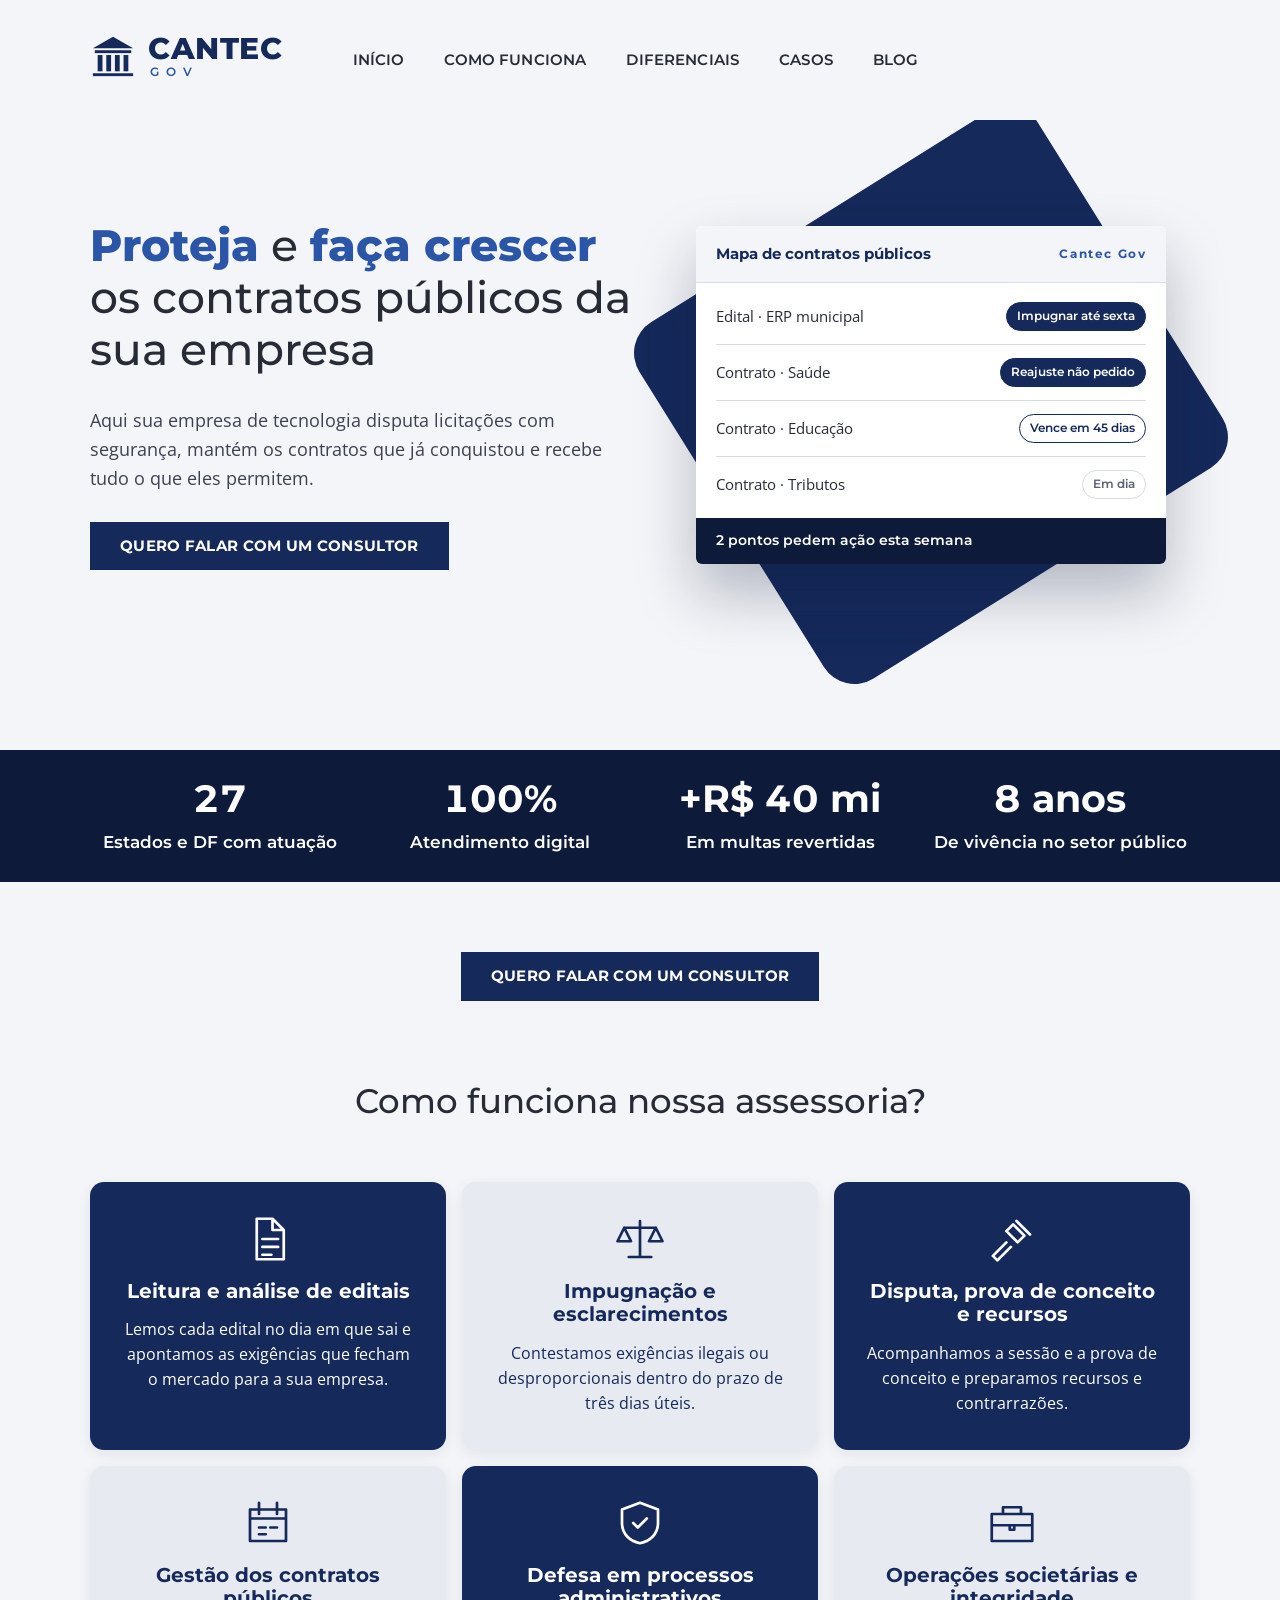
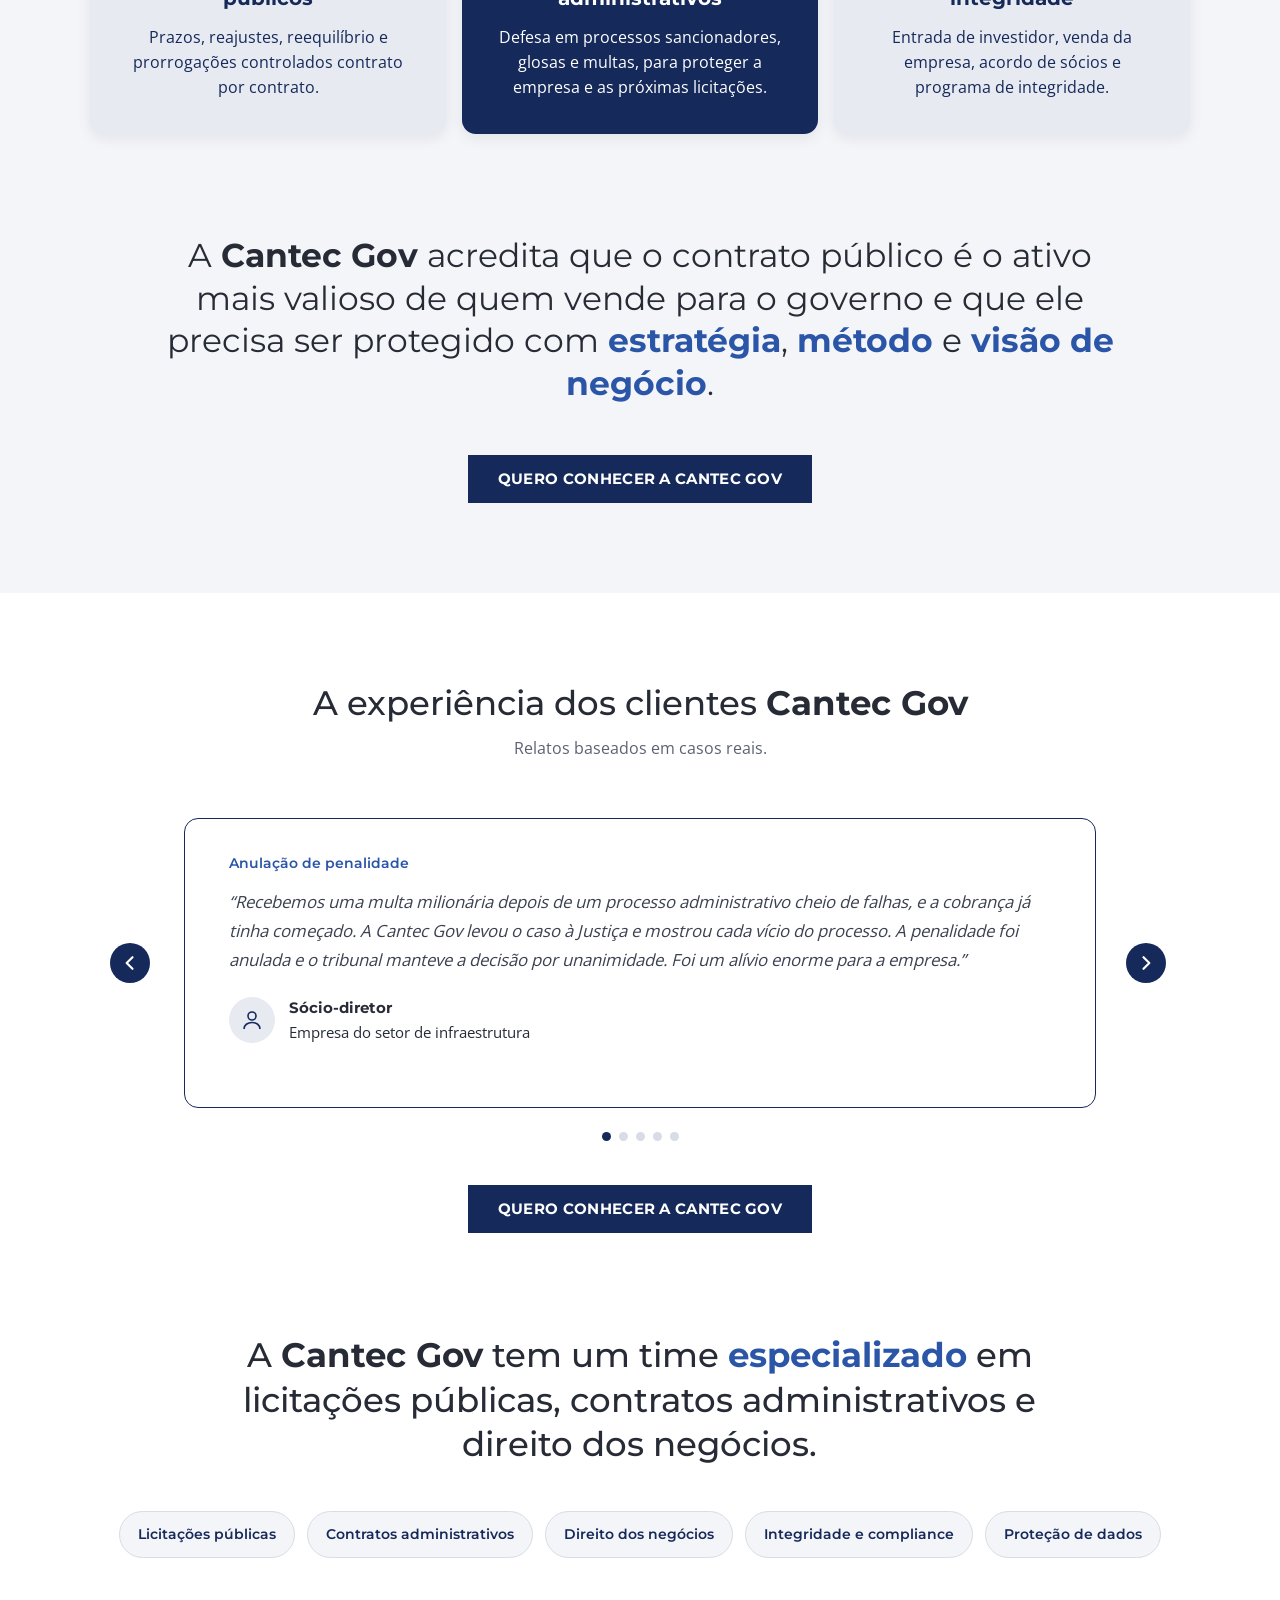
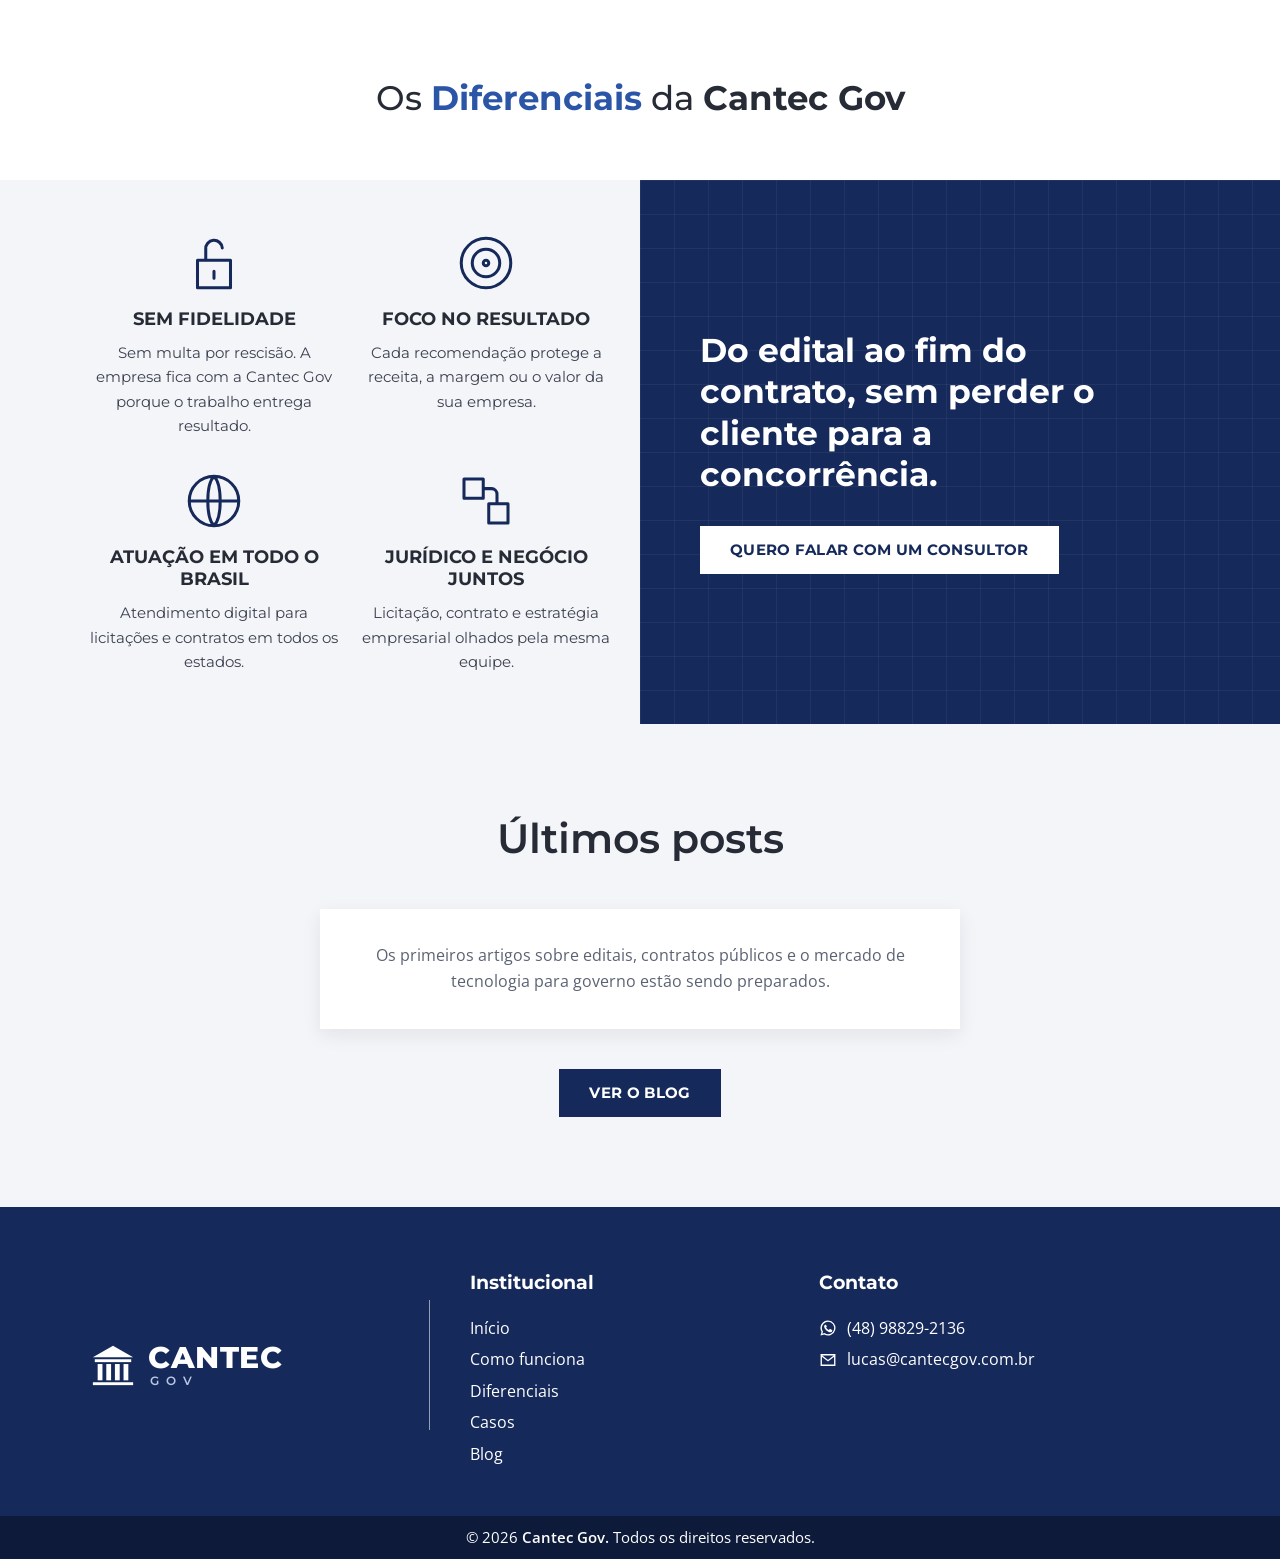
==== commit 32f4eefa: "Ajusta o subtítulo dos depoimentos Co-Authored-By: Claude Opus 5.5 <noreply@anthropic.com>" ====
--- a/index.html
+++ b/index.html
@@ -1,2 +1,2 @@
 <!DOCTYPE html><html lang="pt-BR" data-astro-cid-5hce7sga> <head><meta charset="utf-8"><meta name="viewport" content="width=device-width, initial-scale=1"><title>Cantec Gov | Assessoria para empresas de tecnologia que vendem para o governo</title><meta name="description" content="A Cantec Gov protege e faz crescer os contratos públicos de empresas de tecnologia: análise de editais, impugnações, recursos, gestão de contratos, defesa em processos administrativos e operações societárias."><link rel="canonical" href="https://cantecgov.com.br/"><link rel="icon" href="/favicon.svg" type="image/svg+xml"><meta name="theme-color" content="#15295A"><meta property="og:type" content="website"><meta property="og:locale" content="pt_BR"><meta property="og:site_name" content="Cantec Gov"><meta property="og:title" content="Cantec Gov | Assessoria para empresas de tecnologia que vendem para o governo"><meta property="og:description" content="A Cantec Gov protege e faz crescer os contratos públicos de empresas de tecnologia: análise de editais, impugnações, recursos, gestão de contratos, defesa em processos administrativos e operações societárias."><meta property="og:url" content="https://cantecgov.com.br/"><meta property="og:image" content="https://cantecgov.com.br/og.png"><meta name="twitter:card" content="summary_large_image"><script type="application/ld+json">{"@context":"https://schema.org","@type":"ProfessionalService","name":"Cantec Gov","url":"https://cantecgov.com.br/","email":"lucas@cantecgov.com.br","telephone":"+55 48 98829-2136","areaServed":"BR","description":"Assessoria para empresas de tecnologia que vendem para o governo: editais, licitações, contratos públicos, processos administrativos e operações societárias."}</script><link rel="stylesheet" href="/_astro/_id_.DsXa7e0L.css">
-<link rel="stylesheet" href="/_astro/index.DsGzmFfQ.css"></head> <body data-astro-cid-5hce7sga> <a class="pular" href="#conteudo" data-astro-cid-5hce7sga>Ir para o conteúdo</a> <header class="topo" data-astro-cid-5hce7sga> <div class="container topo-in" data-astro-cid-5hce7sga> <a href="/" aria-label="Cantec Gov, página inicial" data-astro-cid-5hce7sga><span class="logo" data-astro-cid-tvrurpns> <svg class="logo-icone" viewBox="0 0 48 48" aria-hidden="true" data-astro-cid-tvrurpns> <polygon points="3,16 24,4 45,16" fill="currentColor" data-astro-cid-tvrurpns></polygon> <rect x="5" y="18" width="38" height="3" fill="currentColor" data-astro-cid-tvrurpns></rect> <rect x="8" y="23" width="5" height="17" fill="currentColor" data-astro-cid-tvrurpns></rect> <rect x="17" y="23" width="5" height="17" fill="currentColor" data-astro-cid-tvrurpns></rect> <rect x="26" y="23" width="5" height="17" fill="currentColor" data-astro-cid-tvrurpns></rect> <rect x="35" y="23" width="5" height="17" fill="currentColor" data-astro-cid-tvrurpns></rect> <rect x="3" y="42" width="42" height="3" fill="currentColor" data-astro-cid-tvrurpns></rect> </svg> <span class="logo-texto" data-astro-cid-tvrurpns> <span class="logo-nome" data-astro-cid-tvrurpns>CANTEC</span> <span class="logo-gov" data-astro-cid-tvrurpns>GOV</span> </span> </span> </a> <button class="menu-botao" aria-expanded="false" aria-controls="menu" aria-label="Abrir menu" data-astro-cid-5hce7sga> <span data-astro-cid-5hce7sga></span><span data-astro-cid-5hce7sga></span><span data-astro-cid-5hce7sga></span> </button> <nav id="menu" aria-label="Menu" data-astro-cid-5hce7sga> <ul data-astro-cid-5hce7sga> <li data-astro-cid-5hce7sga><a href="/#inicio" data-astro-cid-5hce7sga>Início</a></li> <li data-astro-cid-5hce7sga><a href="/#como-funciona" data-astro-cid-5hce7sga>Como funciona</a></li> <li data-astro-cid-5hce7sga><a href="/#diferenciais" data-astro-cid-5hce7sga>Diferenciais</a></li> <li data-astro-cid-5hce7sga><a href="/#casos" data-astro-cid-5hce7sga>Casos</a></li> <li data-astro-cid-5hce7sga><a href="/blog/" data-astro-cid-5hce7sga>Blog</a></li> </ul> </nav> </div> </header> <main id="conteudo" data-astro-cid-5hce7sga>  <section id="inicio" class="hero" data-astro-cid-j7pv25f6> <div class="container hero-in" data-astro-cid-j7pv25f6> <div class="hero-texto" data-astro-cid-j7pv25f6> <h1 data-astro-cid-j7pv25f6><span class="cor" data-astro-cid-j7pv25f6>Proteja</span> e <span class="cor" data-astro-cid-j7pv25f6>faça crescer</span> os contratos públicos da sua empresa</h1> <p data-astro-cid-j7pv25f6>Aqui sua empresa de tecnologia disputa licitações com segurança, mantém os contratos que já conquistou e recebe tudo o que eles permitem.</p> <a class="botao" href="https://api.whatsapp.com/send?phone=5548988292136&text=Ol%C3%A1%2C%20vim%20pelo%20site%20da%20Cantec%20Gov%20e%20gostaria%20de%20falar%20com%20um%20consultor." target="_blank" rel="noopener" data-astro-cid-j7pv25f6>Quero falar com um consultor</a> </div> <div class="hero-visual" aria-hidden="true" data-astro-cid-j7pv25f6> <div class="forma" data-astro-cid-j7pv25f6></div> <div class="painel" data-astro-cid-j7pv25f6> <div class="painel-topo" data-astro-cid-j7pv25f6><span data-astro-cid-j7pv25f6>Mapa de contratos públicos</span><span class="painel-marca" data-astro-cid-j7pv25f6>Cantec Gov</span></div> <ul data-astro-cid-j7pv25f6> <li data-astro-cid-j7pv25f6><span data-astro-cid-j7pv25f6>Edital · ERP municipal</span><span class="chip forte" data-astro-cid-j7pv25f6>Impugnar até sexta</span></li> <li data-astro-cid-j7pv25f6><span data-astro-cid-j7pv25f6>Contrato · Saúde</span><span class="chip forte" data-astro-cid-j7pv25f6>Reajuste não pedido</span></li> <li data-astro-cid-j7pv25f6><span data-astro-cid-j7pv25f6>Contrato · Educação</span><span class="chip" data-astro-cid-j7pv25f6>Vence em 45 dias</span></li> <li data-astro-cid-j7pv25f6><span data-astro-cid-j7pv25f6>Contrato · Tributos</span><span class="chip leve" data-astro-cid-j7pv25f6>Em dia</span></li> </ul> <div class="painel-pe" data-astro-cid-j7pv25f6>2 pontos pedem ação esta semana</div> </div> </div> </div> </section>  <section class="numeros" aria-label="Números da Cantec Gov" data-astro-cid-j7pv25f6> <div class="container numeros-in" data-astro-cid-j7pv25f6> <div class="numero" data-astro-cid-j7pv25f6> <p class="numero-valor" data-astro-cid-j7pv25f6><span class="contador" data-alvo="27" data-astro-cid-j7pv25f6>27</span></p> <h4 data-astro-cid-j7pv25f6>Estados e DF com atuação</h4> </div><div class="numero" data-astro-cid-j7pv25f6> <p class="numero-valor" data-astro-cid-j7pv25f6><span class="contador" data-alvo="100" data-astro-cid-j7pv25f6>100</span>%</p> <h4 data-astro-cid-j7pv25f6>Atendimento digital</h4> </div><div class="numero" data-astro-cid-j7pv25f6> <p class="numero-valor" data-astro-cid-j7pv25f6>+R$ <span class="contador" data-alvo="40" data-astro-cid-j7pv25f6>40</span> mi</p> <h4 data-astro-cid-j7pv25f6>Em multas revertidas</h4> </div><div class="numero" data-astro-cid-j7pv25f6> <p class="numero-valor" data-astro-cid-j7pv25f6><span class="contador" data-alvo="8" data-astro-cid-j7pv25f6>8</span> anos</p> <h4 data-astro-cid-j7pv25f6>De vivência no setor público</h4> </div> </div> </section>  <div class="centro cta-solto" data-astro-cid-j7pv25f6><a class="botao" href="https://api.whatsapp.com/send?phone=5548988292136&text=Ol%C3%A1%2C%20vim%20pelo%20site%20da%20Cantec%20Gov%20e%20gostaria%20de%20falar%20com%20um%20consultor." target="_blank" rel="noopener" data-astro-cid-j7pv25f6>Quero falar com um consultor</a></div>  <section id="como-funciona" class="secao como" data-astro-cid-j7pv25f6> <div class="container" data-astro-cid-j7pv25f6> <h2 class="titulo-secao" data-astro-cid-j7pv25f6>Como funciona nossa assessoria?</h2> <div class="cartoes" data-astro-cid-j7pv25f6> <article class="cartao cartao-marinho" data-astro-cid-j7pv25f6> <svg viewBox="0 0 24 24" aria-hidden="true" data-astro-cid-j7pv25f6><path d="M7 3h7l5 5v13H7z M14 3v5h5 M9.5 12h7 M9.5 15.5h7 M9.5 19h4" data-astro-cid-j7pv25f6></path></svg> <h3 data-astro-cid-j7pv25f6>Leitura e análise de editais</h3> <p data-astro-cid-j7pv25f6>Lemos cada edital no dia em que sai e apontamos as exigências que fecham o mercado para a sua empresa.</p> </article><article class="cartao cartao-cinza" data-astro-cid-j7pv25f6> <svg viewBox="0 0 24 24" aria-hidden="true" data-astro-cid-j7pv25f6><path d="M12 4v16 M7 20h10 M5 7h14 M5 7l-3 6h6z M19 7l-3 6h6z" data-astro-cid-j7pv25f6></path></svg> <h3 data-astro-cid-j7pv25f6>Impugnação e esclarecimentos</h3> <p data-astro-cid-j7pv25f6>Contestamos exigências ilegais ou desproporcionais dentro do prazo de três dias úteis.</p> </article><article class="cartao cartao-marinho" data-astro-cid-j7pv25f6> <svg viewBox="0 0 24 24" aria-hidden="true" data-astro-cid-j7pv25f6><path d="M12.5 5.5l5 5-3 3-5-5z M14 4l6 6 M9.5 13.5l-6 6 2 2 6-6" data-astro-cid-j7pv25f6></path></svg> <h3 data-astro-cid-j7pv25f6>Disputa, prova de conceito e recursos</h3> <p data-astro-cid-j7pv25f6>Acompanhamos a sessão e a prova de conceito e preparamos recursos e contrarrazões.</p> </article><article class="cartao cartao-cinza" data-astro-cid-j7pv25f6> <svg viewBox="0 0 24 24" aria-hidden="true" data-astro-cid-j7pv25f6><path d="M4 6h16v14H4z M4 10h16 M8 3v5 M16 3v5 M8 14h3 M13 14h3 M8 17h3" data-astro-cid-j7pv25f6></path></svg> <h3 data-astro-cid-j7pv25f6>Gestão dos contratos públicos</h3> <p data-astro-cid-j7pv25f6>Prazos, reajustes, reequilíbrio e prorrogações controlados contrato por contrato.</p> </article><article class="cartao cartao-marinho" data-astro-cid-j7pv25f6> <svg viewBox="0 0 24 24" aria-hidden="true" data-astro-cid-j7pv25f6><path d="M12 3l8 3v6c0 5-3.5 8-8 9-4.5-1-8-4-8-9V6z M9 12l2 2 4-4" data-astro-cid-j7pv25f6></path></svg> <h3 data-astro-cid-j7pv25f6>Defesa em processos administrativos</h3> <p data-astro-cid-j7pv25f6>Defesa em processos sancionadores, glosas e multas, para proteger a empresa e as próximas licitações.</p> </article><article class="cartao cartao-cinza" data-astro-cid-j7pv25f6> <svg viewBox="0 0 24 24" aria-hidden="true" data-astro-cid-j7pv25f6><path d="M3 8h18v12H3z M8 8V5h8v3 M3 13h18 M11 13v2h2v-2" data-astro-cid-j7pv25f6></path></svg> <h3 data-astro-cid-j7pv25f6>Operações societárias e integridade</h3> <p data-astro-cid-j7pv25f6>Entrada de investidor, venda da empresa, acordo de sócios e programa de integridade.</p> </article> </div> <p class="frase" data-astro-cid-j7pv25f6>A <strong data-astro-cid-j7pv25f6>Cantec Gov</strong> acredita que o contrato público é o ativo mais valioso de quem vende para o governo e que ele precisa ser protegido com <span class="cor" data-astro-cid-j7pv25f6>estratégia</span>, <span class="cor" data-astro-cid-j7pv25f6>método</span> e <span class="cor" data-astro-cid-j7pv25f6>visão de negócio</span>.</p> <div class="centro" data-astro-cid-j7pv25f6><a class="botao" href="https://api.whatsapp.com/send?phone=5548988292136&text=Ol%C3%A1%2C%20vim%20pelo%20site%20e%20quero%20conhecer%20a%20Cantec%20Gov." target="_blank" rel="noopener" data-astro-cid-j7pv25f6>Quero conhecer a Cantec Gov</a></div> </div> </section>  <section id="casos" class="secao casos" data-astro-cid-j7pv25f6> <div class="container" data-astro-cid-j7pv25f6> <h2 class="titulo-secao" data-astro-cid-j7pv25f6>A experiência dos clientes <strong data-astro-cid-j7pv25f6>Cantec Gov</strong></h2> <p class="subtitulo" data-astro-cid-j7pv25f6>Relatos baseados em casos reais. Setores e detalhes foram alterados para preservar os clientes.</p> <div class="carrossel" data-carrossel data-astro-cid-j7pv25f6> <button class="seta" data-anterior aria-label="Caso anterior" data-astro-cid-j7pv25f6><svg viewBox="0 0 24 24" aria-hidden="true" data-astro-cid-j7pv25f6><path d="M15 5l-7 7 7 7" data-astro-cid-j7pv25f6></path></svg></button> <div class="trilho" aria-live="polite" data-astro-cid-j7pv25f6> <article class="caso" data-caso aria-label="Caso 1 de 5" data-astro-cid-j7pv25f6> <p class="caso-area" data-astro-cid-j7pv25f6>Anulação de penalidade</p> <blockquote class="caso-texto" data-astro-cid-j7pv25f6>“Recebemos uma multa milionária depois de um processo administrativo cheio de falhas, e a cobrança já tinha começado. A Cantec Gov levou o caso à Justiça e mostrou cada vício do processo. A penalidade foi anulada e o tribunal manteve a decisão por unanimidade. Foi um alívio enorme para a empresa.”</blockquote> <div class="caso-cliente" data-astro-cid-j7pv25f6> <span class="caso-avatar" aria-hidden="true" data-astro-cid-j7pv25f6><svg viewBox="0 0 24 24" data-astro-cid-j7pv25f6><path d="M12 12a4 4 0 1 0 0-8a4 4 0 1 0 0 8z M4 21c0-4 3.6-6.5 8-6.5s8 2.5 8 6.5" data-astro-cid-j7pv25f6></path></svg></span> <span data-astro-cid-j7pv25f6><strong data-astro-cid-j7pv25f6>Sócio-diretor</strong><br data-astro-cid-j7pv25f6>Empresa do setor de infraestrutura</span> </div> </article><article class="caso" data-caso hidden aria-label="Caso 2 de 5" data-astro-cid-j7pv25f6> <p class="caso-area" data-astro-cid-j7pv25f6>Proteção de mercado</p> <blockquote class="caso-texto" data-astro-cid-j7pv25f6>“Vender para o governo exige proteger o mercado que a empresa já conquistou. A Cantec Gov mapeou todos os nossos contratos, mostrou onde havia risco de perder clientes e nos ensinou a identificar sinais de direcionamento nas contratações a tempo de reagir. Numa disputa importante, isso garantiu a manutenção do contrato. Hoje enxergamos os riscos antes que eles virem perda.”</blockquote> <div class="caso-cliente" data-astro-cid-j7pv25f6> <span class="caso-avatar" aria-hidden="true" data-astro-cid-j7pv25f6><svg viewBox="0 0 24 24" data-astro-cid-j7pv25f6><path d="M12 12a4 4 0 1 0 0-8a4 4 0 1 0 0 8z M4 21c0-4 3.6-6.5 8-6.5s8 2.5 8 6.5" data-astro-cid-j7pv25f6></path></svg></span> <span data-astro-cid-j7pv25f6><strong data-astro-cid-j7pv25f6>Diretor executivo</strong><br data-astro-cid-j7pv25f6>Empresa de serviços contínuos</span> </div> </article><article class="caso" data-caso hidden aria-label="Caso 3 de 5" data-astro-cid-j7pv25f6> <p class="caso-area" data-astro-cid-j7pv25f6>Processo sancionador</p> <blockquote class="caso-texto" data-astro-cid-j7pv25f6>“Fomos acusados de descumprir o contrato e corríamos o risco de ficar impedidos de licitar. A Cantec Gov confrontou cada acusação com o edital e mostrou, com documentos, que boa parte do que nos cobravam nunca fez parte do que foi contratado. A defesa saiu no prazo, organizada item por item, e nos deu tranquilidade para seguir disputando.”</blockquote> <div class="caso-cliente" data-astro-cid-j7pv25f6> <span class="caso-avatar" aria-hidden="true" data-astro-cid-j7pv25f6><svg viewBox="0 0 24 24" data-astro-cid-j7pv25f6><path d="M12 12a4 4 0 1 0 0-8a4 4 0 1 0 0 8z M4 21c0-4 3.6-6.5 8-6.5s8 2.5 8 6.5" data-astro-cid-j7pv25f6></path></svg></span> <span data-astro-cid-j7pv25f6><strong data-astro-cid-j7pv25f6>Gestora de contratos</strong><br data-astro-cid-j7pv25f6>Fornecedora do poder público</span> </div> </article><article class="caso" data-caso hidden aria-label="Caso 4 de 5" data-astro-cid-j7pv25f6> <p class="caso-area" data-astro-cid-j7pv25f6>Migração de dados no fim do contrato</p> <blockquote class="caso-texto" data-astro-cid-j7pv25f6>“A Cantec Gov nos ajudou na migração dos dados ao fim do contrato. Muita gente acredita que o órgão tem direito de acessar diretamente o banco de dados da empresa quando o contrato termina. Mas o sistema é propriedade da empresa, protegido pela Lei do Software, e o acesso direto expõe dados pessoais que a LGPD manda proteger. No nosso caso, os dados foram entregues completos e o sistema não precisou ser aberto.”</blockquote> <div class="caso-cliente" data-astro-cid-j7pv25f6> <span class="caso-avatar" aria-hidden="true" data-astro-cid-j7pv25f6><svg viewBox="0 0 24 24" data-astro-cid-j7pv25f6><path d="M12 12a4 4 0 1 0 0-8a4 4 0 1 0 0 8z M4 21c0-4 3.6-6.5 8-6.5s8 2.5 8 6.5" data-astro-cid-j7pv25f6></path></svg></span> <span data-astro-cid-j7pv25f6><strong data-astro-cid-j7pv25f6>Diretor de tecnologia</strong><br data-astro-cid-j7pv25f6>Empresa de tecnologia</span> </div> </article><article class="caso" data-caso hidden aria-label="Caso 5 de 5" data-astro-cid-j7pv25f6> <p class="caso-area" data-astro-cid-j7pv25f6>Programa de integridade</p> <blockquote class="caso-texto" data-astro-cid-j7pv25f6>“O programa de integridade da Cantec Gov mudou a forma como a nossa equipe comercial trabalha com prefeituras. Hoje cada visita, reunião e proposta segue uma rotina clara e fica registrada. Continuamos prospectando com força, com a segurança de que tudo é feito dentro da lei, e isso blinda a empresa antes que qualquer problema apareça.”</blockquote> <div class="caso-cliente" data-astro-cid-j7pv25f6> <span class="caso-avatar" aria-hidden="true" data-astro-cid-j7pv25f6><svg viewBox="0 0 24 24" data-astro-cid-j7pv25f6><path d="M12 12a4 4 0 1 0 0-8a4 4 0 1 0 0 8z M4 21c0-4 3.6-6.5 8-6.5s8 2.5 8 6.5" data-astro-cid-j7pv25f6></path></svg></span> <span data-astro-cid-j7pv25f6><strong data-astro-cid-j7pv25f6>Diretor comercial</strong><br data-astro-cid-j7pv25f6>Empresa de serviços</span> </div> </article> </div> <button class="seta" data-proximo aria-label="Próximo caso" data-astro-cid-j7pv25f6><svg viewBox="0 0 24 24" aria-hidden="true" data-astro-cid-j7pv25f6><path d="M9 5l7 7-7 7" data-astro-cid-j7pv25f6></path></svg></button> </div> <div class="pontos" aria-hidden="true" data-astro-cid-j7pv25f6> <span class="ponto ativo" data-astro-cid-j7pv25f6></span><span class="ponto" data-astro-cid-j7pv25f6></span><span class="ponto" data-astro-cid-j7pv25f6></span><span class="ponto" data-astro-cid-j7pv25f6></span><span class="ponto" data-astro-cid-j7pv25f6></span> </div> <div class="centro" data-astro-cid-j7pv25f6><a class="botao" href="https://api.whatsapp.com/send?phone=5548988292136&text=Ol%C3%A1%2C%20vim%20pelo%20site%20e%20quero%20conhecer%20a%20Cantec%20Gov." target="_blank" rel="noopener" data-astro-cid-j7pv25f6>Quero conhecer a Cantec Gov</a></div> <h2 class="titulo-secao time" data-astro-cid-j7pv25f6>A <strong data-astro-cid-j7pv25f6>Cantec Gov</strong> tem um time <span class="cor" data-astro-cid-j7pv25f6>especializado</span> em licitações públicas, contratos administrativos e direito dos negócios.</h2> <ul class="especialidades" data-astro-cid-j7pv25f6> <li data-astro-cid-j7pv25f6>Licitações públicas</li><li data-astro-cid-j7pv25f6>Contratos administrativos</li><li data-astro-cid-j7pv25f6>Direito dos negócios</li><li data-astro-cid-j7pv25f6>Integridade e compliance</li><li data-astro-cid-j7pv25f6>Proteção de dados</li> </ul> </div> </section>  <section id="diferenciais" class="diferenciais-secao" data-astro-cid-j7pv25f6> <div class="container" data-astro-cid-j7pv25f6><h2 class="titulo-secao" data-astro-cid-j7pv25f6>Os <span class="cor" data-astro-cid-j7pv25f6>Diferenciais</span> da <strong data-astro-cid-j7pv25f6>Cantec Gov</strong></h2></div> <div class="diferenciais" data-astro-cid-j7pv25f6> <div class="diferenciais-grade" data-astro-cid-j7pv25f6> <div class="diferencial" data-astro-cid-j7pv25f6> <svg viewBox="0 0 24 24" aria-hidden="true" data-astro-cid-j7pv25f6><path d="M6 11h12v10H6z M9 11V7a3 3 0 0 1 6-.5 M12 15v2.5" data-astro-cid-j7pv25f6></path></svg> <h3 data-astro-cid-j7pv25f6>Sem fidelidade</h3> <p data-astro-cid-j7pv25f6>Sem multa por rescisão. A empresa fica com a Cantec Gov porque o trabalho entrega resultado.</p> </div><div class="diferencial" data-astro-cid-j7pv25f6> <svg viewBox="0 0 24 24" aria-hidden="true" data-astro-cid-j7pv25f6><path d="M12 3a9 9 0 1 0 0 18a9 9 0 1 0 0-18z M12 7a5 5 0 1 0 0 10a5 5 0 1 0 0-10z M12 11a1 1 0 1 0 0 2a1 1 0 1 0 0-2z" data-astro-cid-j7pv25f6></path></svg> <h3 data-astro-cid-j7pv25f6>Foco no resultado</h3> <p data-astro-cid-j7pv25f6>Cada recomendação protege a receita, a margem ou o valor da sua empresa.</p> </div><div class="diferencial" data-astro-cid-j7pv25f6> <svg viewBox="0 0 24 24" aria-hidden="true" data-astro-cid-j7pv25f6><path d="M12 3a9 9 0 1 0 0 18a9 9 0 1 0 0-18z M3 12h18 M12 3c3 3 3 15 0 18 M12 3c-3 3-3 15 0 18" data-astro-cid-j7pv25f6></path></svg> <h3 data-astro-cid-j7pv25f6>Atuação em todo o Brasil</h3> <p data-astro-cid-j7pv25f6>Atendimento digital para licitações e contratos em todos os estados.</p> </div><div class="diferencial" data-astro-cid-j7pv25f6> <svg viewBox="0 0 24 24" aria-hidden="true" data-astro-cid-j7pv25f6><path d="M4 4h7v7H4z M13 13h7v7h-7z M11 7.5h3a2 2 0 0 1 2 2V13" data-astro-cid-j7pv25f6></path></svg> <h3 data-astro-cid-j7pv25f6>Jurídico e negócio juntos</h3> <p data-astro-cid-j7pv25f6>Licitação, contrato e estratégia empresarial olhados pela mesma equipe.</p> </div> </div> <div class="diferenciais-painel" data-astro-cid-j7pv25f6> <p class="painel-frase" data-astro-cid-j7pv25f6>Do edital ao fim do contrato, sem perder o cliente para a concorrência.</p> <a class="botao botao-claro" href="https://api.whatsapp.com/send?phone=5548988292136&text=Ol%C3%A1%2C%20vim%20pelo%20site%20da%20Cantec%20Gov%20e%20gostaria%20de%20falar%20com%20um%20consultor." target="_blank" rel="noopener" data-astro-cid-j7pv25f6>Quero falar com um consultor</a> </div> </div> </section>  <section class="secao blog" data-astro-cid-j7pv25f6> <div class="container" data-astro-cid-j7pv25f6> <h2 class="titulo-blog" data-astro-cid-j7pv25f6>Últimos posts</h2> <div class="blog-vazio" data-astro-cid-j7pv25f6> <p data-astro-cid-j7pv25f6>Os primeiros artigos sobre editais, contratos públicos e o mercado de tecnologia para governo estão sendo preparados.</p> </div> <div class="centro" data-astro-cid-j7pv25f6><a class="botao" href="/blog/" data-astro-cid-j7pv25f6>Ver o blog</a></div> </div> </section> </main> <footer class="rodape" data-astro-cid-5hce7sga> <div class="container rodape-in" data-astro-cid-5hce7sga> <div class="rodape-logo" data-astro-cid-5hce7sga><span class="logo claro" data-astro-cid-tvrurpns> <svg class="logo-icone" viewBox="0 0 48 48" aria-hidden="true" data-astro-cid-tvrurpns> <polygon points="3,16 24,4 45,16" fill="currentColor" data-astro-cid-tvrurpns></polygon> <rect x="5" y="18" width="38" height="3" fill="currentColor" data-astro-cid-tvrurpns></rect> <rect x="8" y="23" width="5" height="17" fill="currentColor" data-astro-cid-tvrurpns></rect> <rect x="17" y="23" width="5" height="17" fill="currentColor" data-astro-cid-tvrurpns></rect> <rect x="26" y="23" width="5" height="17" fill="currentColor" data-astro-cid-tvrurpns></rect> <rect x="35" y="23" width="5" height="17" fill="currentColor" data-astro-cid-tvrurpns></rect> <rect x="3" y="42" width="42" height="3" fill="currentColor" data-astro-cid-tvrurpns></rect> </svg> <span class="logo-texto" data-astro-cid-tvrurpns> <span class="logo-nome" data-astro-cid-tvrurpns>CANTEC</span> <span class="logo-gov" data-astro-cid-tvrurpns>GOV</span> </span> </span> </div> <div class="rodape-col" data-astro-cid-5hce7sga> <p class="rodape-titulo" data-astro-cid-5hce7sga>Institucional</p> <ul data-astro-cid-5hce7sga> <li data-astro-cid-5hce7sga><a href="/#inicio" data-astro-cid-5hce7sga>Início</a></li> <li data-astro-cid-5hce7sga><a href="/#como-funciona" data-astro-cid-5hce7sga>Como funciona</a></li> <li data-astro-cid-5hce7sga><a href="/#diferenciais" data-astro-cid-5hce7sga>Diferenciais</a></li> <li data-astro-cid-5hce7sga><a href="/#casos" data-astro-cid-5hce7sga>Casos</a></li> <li data-astro-cid-5hce7sga><a href="/blog/" data-astro-cid-5hce7sga>Blog</a></li> </ul> </div> <div class="rodape-col" data-astro-cid-5hce7sga> <p class="rodape-titulo" data-astro-cid-5hce7sga>Contato</p> <ul class="contatos" data-astro-cid-5hce7sga> <li data-astro-cid-5hce7sga> <svg viewBox="0 0 24 24" aria-hidden="true" data-astro-cid-5hce7sga><path fill="currentColor" d="M12 2a10 10 0 0 0-8.6 15.1L2 22l5-1.3A10 10 0 1 0 12 2Zm0 18.2a8.2 8.2 0 0 1-4.2-1.2l-.3-.2-3 .8.8-2.9-.2-.3A8.2 8.2 0 1 1 12 20.2Zm4.5-6.1c-.2-.1-1.5-.7-1.7-.8s-.4-.1-.6.1-.7.8-.8 1-.3.2-.5.1a6.7 6.7 0 0 1-3.3-2.9c-.3-.4.3-.4.7-1.4.1-.2 0-.3 0-.4l-.8-1.8c-.2-.5-.4-.4-.6-.4h-.5a1 1 0 0 0-.7.3 3 3 0 0 0-.9 2.2 5.2 5.2 0 0 0 1.1 2.8 11.9 11.9 0 0 0 4.6 4c1.7.7 2.3.8 3.2.6a2.7 2.7 0 0 0 1.8-1.3 2.2 2.2 0 0 0 .1-1.3c0-.1-.2-.2-.4-.3Z" data-astro-cid-5hce7sga></path></svg> <a href="https://api.whatsapp.com/send?phone=5548988292136&text=Ol%C3%A1%2C%20vim%20pelo%20site%20da%20Cantec%20Gov%20e%20gostaria%20de%20falar%20com%20um%20consultor." target="_blank" rel="noopener" data-astro-cid-5hce7sga>(48) 98829-2136</a> </li> <li data-astro-cid-5hce7sga> <svg viewBox="0 0 24 24" aria-hidden="true" data-astro-cid-5hce7sga><path fill="none" stroke="currentColor" stroke-width="1.8" d="M3 5h18v14H3z M3 6l9 7 9-7" data-astro-cid-5hce7sga></path></svg> <a href="mailto:lucas@cantecgov.com.br" data-astro-cid-5hce7sga>lucas@cantecgov.com.br</a> </li> </ul> </div> </div> <div class="rodape-fim" data-astro-cid-5hce7sga> <div class="container" data-astro-cid-5hce7sga>© 2026 <strong data-astro-cid-5hce7sga>Cantec Gov.</strong> Todos os direitos reservados.</div> </div> </footer> <script type="module">const e=document.querySelector(".menu-botao"),a=document.getElementById("menu");e&&a&&(e.addEventListener("click",()=>{const t=e.getAttribute("aria-expanded")==="true";e.setAttribute("aria-expanded",String(!t)),a.classList.toggle("aberto",!t)}),a.querySelectorAll("a").forEach(t=>t.addEventListener("click",()=>{e.setAttribute("aria-expanded","false"),a.classList.remove("aberto")})));</script> </body> </html>   <script type="module">const l=Array.from(document.querySelectorAll(".contador")),u=window.matchMedia("(prefers-reduced-motion: reduce)").matches;if(!u&&"IntersectionObserver"in window){const a=e=>{const t=Number(e.dataset.alvo||0),i=performance.now(),r=1400,o=c=>{const d=Math.min(1,(c-i)/r);e.textContent=String(Math.round(t*(1-Math.pow(1-d,3)))),d<1&&requestAnimationFrame(o)};requestAnimationFrame(o)},s=new IntersectionObserver(e=>{e.forEach(t=>{t.isIntersecting&&(a(t.target),s.unobserve(t.target))})},{threshold:.6});l.forEach(e=>s.observe(e))}const n=document.querySelector("[data-carrossel]");if(n){const a=Array.from(n.querySelectorAll("[data-caso]")),s=Array.from(document.querySelectorAll(".ponto"));let e=0;const t=r=>{e=(r+a.length)%a.length,a.forEach((o,c)=>{o.hidden=c!==e}),s.forEach((o,c)=>o.classList.toggle("ativo",c===e))};n.querySelector("[data-anterior]")?.addEventListener("click",()=>t(e-1)),n.querySelector("[data-proximo]")?.addEventListener("click",()=>t(e+1));let i=0;n.addEventListener("touchstart",r=>{i=r.touches[0].clientX},{passive:!0}),n.addEventListener("touchend",r=>{const o=r.changedTouches[0].clientX-i;Math.abs(o)>40&&t(e+(o<0?1:-1))})}</script>+<link rel="stylesheet" href="/_astro/index.DsGzmFfQ.css"></head> <body data-astro-cid-5hce7sga> <a class="pular" href="#conteudo" data-astro-cid-5hce7sga>Ir para o conteúdo</a> <header class="topo" data-astro-cid-5hce7sga> <div class="container topo-in" data-astro-cid-5hce7sga> <a href="/" aria-label="Cantec Gov, página inicial" data-astro-cid-5hce7sga><span class="logo" data-astro-cid-tvrurpns> <svg class="logo-icone" viewBox="0 0 48 48" aria-hidden="true" data-astro-cid-tvrurpns> <polygon points="3,16 24,4 45,16" fill="currentColor" data-astro-cid-tvrurpns></polygon> <rect x="5" y="18" width="38" height="3" fill="currentColor" data-astro-cid-tvrurpns></rect> <rect x="8" y="23" width="5" height="17" fill="currentColor" data-astro-cid-tvrurpns></rect> <rect x="17" y="23" width="5" height="17" fill="currentColor" data-astro-cid-tvrurpns></rect> <rect x="26" y="23" width="5" height="17" fill="currentColor" data-astro-cid-tvrurpns></rect> <rect x="35" y="23" width="5" height="17" fill="currentColor" data-astro-cid-tvrurpns></rect> <rect x="3" y="42" width="42" height="3" fill="currentColor" data-astro-cid-tvrurpns></rect> </svg> <span class="logo-texto" data-astro-cid-tvrurpns> <span class="logo-nome" data-astro-cid-tvrurpns>CANTEC</span> <span class="logo-gov" data-astro-cid-tvrurpns>GOV</span> </span> </span> </a> <button class="menu-botao" aria-expanded="false" aria-controls="menu" aria-label="Abrir menu" data-astro-cid-5hce7sga> <span data-astro-cid-5hce7sga></span><span data-astro-cid-5hce7sga></span><span data-astro-cid-5hce7sga></span> </button> <nav id="menu" aria-label="Menu" data-astro-cid-5hce7sga> <ul data-astro-cid-5hce7sga> <li data-astro-cid-5hce7sga><a href="/#inicio" data-astro-cid-5hce7sga>Início</a></li> <li data-astro-cid-5hce7sga><a href="/#como-funciona" data-astro-cid-5hce7sga>Como funciona</a></li> <li data-astro-cid-5hce7sga><a href="/#diferenciais" data-astro-cid-5hce7sga>Diferenciais</a></li> <li data-astro-cid-5hce7sga><a href="/#casos" data-astro-cid-5hce7sga>Casos</a></li> <li data-astro-cid-5hce7sga><a href="/blog/" data-astro-cid-5hce7sga>Blog</a></li> </ul> </nav> </div> </header> <main id="conteudo" data-astro-cid-5hce7sga>  <section id="inicio" class="hero" data-astro-cid-j7pv25f6> <div class="container hero-in" data-astro-cid-j7pv25f6> <div class="hero-texto" data-astro-cid-j7pv25f6> <h1 data-astro-cid-j7pv25f6><span class="cor" data-astro-cid-j7pv25f6>Proteja</span> e <span class="cor" data-astro-cid-j7pv25f6>faça crescer</span> os contratos públicos da sua empresa</h1> <p data-astro-cid-j7pv25f6>Aqui sua empresa de tecnologia disputa licitações com segurança, mantém os contratos que já conquistou e recebe tudo o que eles permitem.</p> <a class="botao" href="https://api.whatsapp.com/send?phone=5548988292136&text=Ol%C3%A1%2C%20vim%20pelo%20site%20da%20Cantec%20Gov%20e%20gostaria%20de%20falar%20com%20um%20consultor." target="_blank" rel="noopener" data-astro-cid-j7pv25f6>Quero falar com um consultor</a> </div> <div class="hero-visual" aria-hidden="true" data-astro-cid-j7pv25f6> <div class="forma" data-astro-cid-j7pv25f6></div> <div class="painel" data-astro-cid-j7pv25f6> <div class="painel-topo" data-astro-cid-j7pv25f6><span data-astro-cid-j7pv25f6>Mapa de contratos públicos</span><span class="painel-marca" data-astro-cid-j7pv25f6>Cantec Gov</span></div> <ul data-astro-cid-j7pv25f6> <li data-astro-cid-j7pv25f6><span data-astro-cid-j7pv25f6>Edital · ERP municipal</span><span class="chip forte" data-astro-cid-j7pv25f6>Impugnar até sexta</span></li> <li data-astro-cid-j7pv25f6><span data-astro-cid-j7pv25f6>Contrato · Saúde</span><span class="chip forte" data-astro-cid-j7pv25f6>Reajuste não pedido</span></li> <li data-astro-cid-j7pv25f6><span data-astro-cid-j7pv25f6>Contrato · Educação</span><span class="chip" data-astro-cid-j7pv25f6>Vence em 45 dias</span></li> <li data-astro-cid-j7pv25f6><span data-astro-cid-j7pv25f6>Contrato · Tributos</span><span class="chip leve" data-astro-cid-j7pv25f6>Em dia</span></li> </ul> <div class="painel-pe" data-astro-cid-j7pv25f6>2 pontos pedem ação esta semana</div> </div> </div> </div> </section>  <section class="numeros" aria-label="Números da Cantec Gov" data-astro-cid-j7pv25f6> <div class="container numeros-in" data-astro-cid-j7pv25f6> <div class="numero" data-astro-cid-j7pv25f6> <p class="numero-valor" data-astro-cid-j7pv25f6><span class="contador" data-alvo="27" data-astro-cid-j7pv25f6>27</span></p> <h4 data-astro-cid-j7pv25f6>Estados e DF com atuação</h4> </div><div class="numero" data-astro-cid-j7pv25f6> <p class="numero-valor" data-astro-cid-j7pv25f6><span class="contador" data-alvo="100" data-astro-cid-j7pv25f6>100</span>%</p> <h4 data-astro-cid-j7pv25f6>Atendimento digital</h4> </div><div class="numero" data-astro-cid-j7pv25f6> <p class="numero-valor" data-astro-cid-j7pv25f6>+R$ <span class="contador" data-alvo="40" data-astro-cid-j7pv25f6>40</span> mi</p> <h4 data-astro-cid-j7pv25f6>Em multas revertidas</h4> </div><div class="numero" data-astro-cid-j7pv25f6> <p class="numero-valor" data-astro-cid-j7pv25f6><span class="contador" data-alvo="8" data-astro-cid-j7pv25f6>8</span> anos</p> <h4 data-astro-cid-j7pv25f6>De vivência no setor público</h4> </div> </div> </section>  <div class="centro cta-solto" data-astro-cid-j7pv25f6><a class="botao" href="https://api.whatsapp.com/send?phone=5548988292136&text=Ol%C3%A1%2C%20vim%20pelo%20site%20da%20Cantec%20Gov%20e%20gostaria%20de%20falar%20com%20um%20consultor." target="_blank" rel="noopener" data-astro-cid-j7pv25f6>Quero falar com um consultor</a></div>  <section id="como-funciona" class="secao como" data-astro-cid-j7pv25f6> <div class="container" data-astro-cid-j7pv25f6> <h2 class="titulo-secao" data-astro-cid-j7pv25f6>Como funciona nossa assessoria?</h2> <div class="cartoes" data-astro-cid-j7pv25f6> <article class="cartao cartao-marinho" data-astro-cid-j7pv25f6> <svg viewBox="0 0 24 24" aria-hidden="true" data-astro-cid-j7pv25f6><path d="M7 3h7l5 5v13H7z M14 3v5h5 M9.5 12h7 M9.5 15.5h7 M9.5 19h4" data-astro-cid-j7pv25f6></path></svg> <h3 data-astro-cid-j7pv25f6>Leitura e análise de editais</h3> <p data-astro-cid-j7pv25f6>Lemos cada edital no dia em que sai e apontamos as exigências que fecham o mercado para a sua empresa.</p> </article><article class="cartao cartao-cinza" data-astro-cid-j7pv25f6> <svg viewBox="0 0 24 24" aria-hidden="true" data-astro-cid-j7pv25f6><path d="M12 4v16 M7 20h10 M5 7h14 M5 7l-3 6h6z M19 7l-3 6h6z" data-astro-cid-j7pv25f6></path></svg> <h3 data-astro-cid-j7pv25f6>Impugnação e esclarecimentos</h3> <p data-astro-cid-j7pv25f6>Contestamos exigências ilegais ou desproporcionais dentro do prazo de três dias úteis.</p> </article><article class="cartao cartao-marinho" data-astro-cid-j7pv25f6> <svg viewBox="0 0 24 24" aria-hidden="true" data-astro-cid-j7pv25f6><path d="M12.5 5.5l5 5-3 3-5-5z M14 4l6 6 M9.5 13.5l-6 6 2 2 6-6" data-astro-cid-j7pv25f6></path></svg> <h3 data-astro-cid-j7pv25f6>Disputa, prova de conceito e recursos</h3> <p data-astro-cid-j7pv25f6>Acompanhamos a sessão e a prova de conceito e preparamos recursos e contrarrazões.</p> </article><article class="cartao cartao-cinza" data-astro-cid-j7pv25f6> <svg viewBox="0 0 24 24" aria-hidden="true" data-astro-cid-j7pv25f6><path d="M4 6h16v14H4z M4 10h16 M8 3v5 M16 3v5 M8 14h3 M13 14h3 M8 17h3" data-astro-cid-j7pv25f6></path></svg> <h3 data-astro-cid-j7pv25f6>Gestão dos contratos públicos</h3> <p data-astro-cid-j7pv25f6>Prazos, reajustes, reequilíbrio e prorrogações controlados contrato por contrato.</p> </article><article class="cartao cartao-marinho" data-astro-cid-j7pv25f6> <svg viewBox="0 0 24 24" aria-hidden="true" data-astro-cid-j7pv25f6><path d="M12 3l8 3v6c0 5-3.5 8-8 9-4.5-1-8-4-8-9V6z M9 12l2 2 4-4" data-astro-cid-j7pv25f6></path></svg> <h3 data-astro-cid-j7pv25f6>Defesa em processos administrativos</h3> <p data-astro-cid-j7pv25f6>Defesa em processos sancionadores, glosas e multas, para proteger a empresa e as próximas licitações.</p> </article><article class="cartao cartao-cinza" data-astro-cid-j7pv25f6> <svg viewBox="0 0 24 24" aria-hidden="true" data-astro-cid-j7pv25f6><path d="M3 8h18v12H3z M8 8V5h8v3 M3 13h18 M11 13v2h2v-2" data-astro-cid-j7pv25f6></path></svg> <h3 data-astro-cid-j7pv25f6>Operações societárias e integridade</h3> <p data-astro-cid-j7pv25f6>Entrada de investidor, venda da empresa, acordo de sócios e programa de integridade.</p> </article> </div> <p class="frase" data-astro-cid-j7pv25f6>A <strong data-astro-cid-j7pv25f6>Cantec Gov</strong> acredita que o contrato público é o ativo mais valioso de quem vende para o governo e que ele precisa ser protegido com <span class="cor" data-astro-cid-j7pv25f6>estratégia</span>, <span class="cor" data-astro-cid-j7pv25f6>método</span> e <span class="cor" data-astro-cid-j7pv25f6>visão de negócio</span>.</p> <div class="centro" data-astro-cid-j7pv25f6><a class="botao" href="https://api.whatsapp.com/send?phone=5548988292136&text=Ol%C3%A1%2C%20vim%20pelo%20site%20e%20quero%20conhecer%20a%20Cantec%20Gov." target="_blank" rel="noopener" data-astro-cid-j7pv25f6>Quero conhecer a Cantec Gov</a></div> </div> </section>  <section id="casos" class="secao casos" data-astro-cid-j7pv25f6> <div class="container" data-astro-cid-j7pv25f6> <h2 class="titulo-secao" data-astro-cid-j7pv25f6>A experiência dos clientes <strong data-astro-cid-j7pv25f6>Cantec Gov</strong></h2> <p class="subtitulo" data-astro-cid-j7pv25f6>Relatos baseados em casos reais.</p> <div class="carrossel" data-carrossel data-astro-cid-j7pv25f6> <button class="seta" data-anterior aria-label="Caso anterior" data-astro-cid-j7pv25f6><svg viewBox="0 0 24 24" aria-hidden="true" data-astro-cid-j7pv25f6><path d="M15 5l-7 7 7 7" data-astro-cid-j7pv25f6></path></svg></button> <div class="trilho" aria-live="polite" data-astro-cid-j7pv25f6> <article class="caso" data-caso aria-label="Caso 1 de 5" data-astro-cid-j7pv25f6> <p class="caso-area" data-astro-cid-j7pv25f6>Anulação de penalidade</p> <blockquote class="caso-texto" data-astro-cid-j7pv25f6>“Recebemos uma multa milionária depois de um processo administrativo cheio de falhas, e a cobrança já tinha começado. A Cantec Gov levou o caso à Justiça e mostrou cada vício do processo. A penalidade foi anulada e o tribunal manteve a decisão por unanimidade. Foi um alívio enorme para a empresa.”</blockquote> <div class="caso-cliente" data-astro-cid-j7pv25f6> <span class="caso-avatar" aria-hidden="true" data-astro-cid-j7pv25f6><svg viewBox="0 0 24 24" data-astro-cid-j7pv25f6><path d="M12 12a4 4 0 1 0 0-8a4 4 0 1 0 0 8z M4 21c0-4 3.6-6.5 8-6.5s8 2.5 8 6.5" data-astro-cid-j7pv25f6></path></svg></span> <span data-astro-cid-j7pv25f6><strong data-astro-cid-j7pv25f6>Sócio-diretor</strong><br data-astro-cid-j7pv25f6>Empresa do setor de infraestrutura</span> </div> </article><article class="caso" data-caso hidden aria-label="Caso 2 de 5" data-astro-cid-j7pv25f6> <p class="caso-area" data-astro-cid-j7pv25f6>Proteção de mercado</p> <blockquote class="caso-texto" data-astro-cid-j7pv25f6>“Vender para o governo exige proteger o mercado que a empresa já conquistou. A Cantec Gov mapeou todos os nossos contratos, mostrou onde havia risco de perder clientes e nos ensinou a identificar sinais de direcionamento nas contratações a tempo de reagir. Numa disputa importante, isso garantiu a manutenção do contrato. Hoje enxergamos os riscos antes que eles virem perda.”</blockquote> <div class="caso-cliente" data-astro-cid-j7pv25f6> <span class="caso-avatar" aria-hidden="true" data-astro-cid-j7pv25f6><svg viewBox="0 0 24 24" data-astro-cid-j7pv25f6><path d="M12 12a4 4 0 1 0 0-8a4 4 0 1 0 0 8z M4 21c0-4 3.6-6.5 8-6.5s8 2.5 8 6.5" data-astro-cid-j7pv25f6></path></svg></span> <span data-astro-cid-j7pv25f6><strong data-astro-cid-j7pv25f6>Diretor executivo</strong><br data-astro-cid-j7pv25f6>Empresa de serviços contínuos</span> </div> </article><article class="caso" data-caso hidden aria-label="Caso 3 de 5" data-astro-cid-j7pv25f6> <p class="caso-area" data-astro-cid-j7pv25f6>Processo sancionador</p> <blockquote class="caso-texto" data-astro-cid-j7pv25f6>“Fomos acusados de descumprir o contrato e corríamos o risco de ficar impedidos de licitar. A Cantec Gov confrontou cada acusação com o edital e mostrou, com documentos, que boa parte do que nos cobravam nunca fez parte do que foi contratado. A defesa saiu no prazo, organizada item por item, e nos deu tranquilidade para seguir disputando.”</blockquote> <div class="caso-cliente" data-astro-cid-j7pv25f6> <span class="caso-avatar" aria-hidden="true" data-astro-cid-j7pv25f6><svg viewBox="0 0 24 24" data-astro-cid-j7pv25f6><path d="M12 12a4 4 0 1 0 0-8a4 4 0 1 0 0 8z M4 21c0-4 3.6-6.5 8-6.5s8 2.5 8 6.5" data-astro-cid-j7pv25f6></path></svg></span> <span data-astro-cid-j7pv25f6><strong data-astro-cid-j7pv25f6>Gestora de contratos</strong><br data-astro-cid-j7pv25f6>Fornecedora do poder público</span> </div> </article><article class="caso" data-caso hidden aria-label="Caso 4 de 5" data-astro-cid-j7pv25f6> <p class="caso-area" data-astro-cid-j7pv25f6>Migração de dados no fim do contrato</p> <blockquote class="caso-texto" data-astro-cid-j7pv25f6>“A Cantec Gov nos ajudou na migração dos dados ao fim do contrato. Muita gente acredita que o órgão tem direito de acessar diretamente o banco de dados da empresa quando o contrato termina. Mas o sistema é propriedade da empresa, protegido pela Lei do Software, e o acesso direto expõe dados pessoais que a LGPD manda proteger. No nosso caso, os dados foram entregues completos e o sistema não precisou ser aberto.”</blockquote> <div class="caso-cliente" data-astro-cid-j7pv25f6> <span class="caso-avatar" aria-hidden="true" data-astro-cid-j7pv25f6><svg viewBox="0 0 24 24" data-astro-cid-j7pv25f6><path d="M12 12a4 4 0 1 0 0-8a4 4 0 1 0 0 8z M4 21c0-4 3.6-6.5 8-6.5s8 2.5 8 6.5" data-astro-cid-j7pv25f6></path></svg></span> <span data-astro-cid-j7pv25f6><strong data-astro-cid-j7pv25f6>Diretor de tecnologia</strong><br data-astro-cid-j7pv25f6>Empresa de tecnologia</span> </div> </article><article class="caso" data-caso hidden aria-label="Caso 5 de 5" data-astro-cid-j7pv25f6> <p class="caso-area" data-astro-cid-j7pv25f6>Programa de integridade</p> <blockquote class="caso-texto" data-astro-cid-j7pv25f6>“O programa de integridade da Cantec Gov mudou a forma como a nossa equipe comercial trabalha com prefeituras. Hoje cada visita, reunião e proposta segue uma rotina clara e fica registrada. Continuamos prospectando com força, com a segurança de que tudo é feito dentro da lei, e isso blinda a empresa antes que qualquer problema apareça.”</blockquote> <div class="caso-cliente" data-astro-cid-j7pv25f6> <span class="caso-avatar" aria-hidden="true" data-astro-cid-j7pv25f6><svg viewBox="0 0 24 24" data-astro-cid-j7pv25f6><path d="M12 12a4 4 0 1 0 0-8a4 4 0 1 0 0 8z M4 21c0-4 3.6-6.5 8-6.5s8 2.5 8 6.5" data-astro-cid-j7pv25f6></path></svg></span> <span data-astro-cid-j7pv25f6><strong data-astro-cid-j7pv25f6>Diretor comercial</strong><br data-astro-cid-j7pv25f6>Empresa de serviços</span> </div> </article> </div> <button class="seta" data-proximo aria-label="Próximo caso" data-astro-cid-j7pv25f6><svg viewBox="0 0 24 24" aria-hidden="true" data-astro-cid-j7pv25f6><path d="M9 5l7 7-7 7" data-astro-cid-j7pv25f6></path></svg></button> </div> <div class="pontos" aria-hidden="true" data-astro-cid-j7pv25f6> <span class="ponto ativo" data-astro-cid-j7pv25f6></span><span class="ponto" data-astro-cid-j7pv25f6></span><span class="ponto" data-astro-cid-j7pv25f6></span><span class="ponto" data-astro-cid-j7pv25f6></span><span class="ponto" data-astro-cid-j7pv25f6></span> </div> <div class="centro" data-astro-cid-j7pv25f6><a class="botao" href="https://api.whatsapp.com/send?phone=5548988292136&text=Ol%C3%A1%2C%20vim%20pelo%20site%20e%20quero%20conhecer%20a%20Cantec%20Gov." target="_blank" rel="noopener" data-astro-cid-j7pv25f6>Quero conhecer a Cantec Gov</a></div> <h2 class="titulo-secao time" data-astro-cid-j7pv25f6>A <strong data-astro-cid-j7pv25f6>Cantec Gov</strong> tem um time <span class="cor" data-astro-cid-j7pv25f6>especializado</span> em licitações públicas, contratos administrativos e direito dos negócios.</h2> <ul class="especialidades" data-astro-cid-j7pv25f6> <li data-astro-cid-j7pv25f6>Licitações públicas</li><li data-astro-cid-j7pv25f6>Contratos administrativos</li><li data-astro-cid-j7pv25f6>Direito dos negócios</li><li data-astro-cid-j7pv25f6>Integridade e compliance</li><li data-astro-cid-j7pv25f6>Proteção de dados</li> </ul> </div> </section>  <section id="diferenciais" class="diferenciais-secao" data-astro-cid-j7pv25f6> <div class="container" data-astro-cid-j7pv25f6><h2 class="titulo-secao" data-astro-cid-j7pv25f6>Os <span class="cor" data-astro-cid-j7pv25f6>Diferenciais</span> da <strong data-astro-cid-j7pv25f6>Cantec Gov</strong></h2></div> <div class="diferenciais" data-astro-cid-j7pv25f6> <div class="diferenciais-grade" data-astro-cid-j7pv25f6> <div class="diferencial" data-astro-cid-j7pv25f6> <svg viewBox="0 0 24 24" aria-hidden="true" data-astro-cid-j7pv25f6><path d="M6 11h12v10H6z M9 11V7a3 3 0 0 1 6-.5 M12 15v2.5" data-astro-cid-j7pv25f6></path></svg> <h3 data-astro-cid-j7pv25f6>Sem fidelidade</h3> <p data-astro-cid-j7pv25f6>Sem multa por rescisão. A empresa fica com a Cantec Gov porque o trabalho entrega resultado.</p> </div><div class="diferencial" data-astro-cid-j7pv25f6> <svg viewBox="0 0 24 24" aria-hidden="true" data-astro-cid-j7pv25f6><path d="M12 3a9 9 0 1 0 0 18a9 9 0 1 0 0-18z M12 7a5 5 0 1 0 0 10a5 5 0 1 0 0-10z M12 11a1 1 0 1 0 0 2a1 1 0 1 0 0-2z" data-astro-cid-j7pv25f6></path></svg> <h3 data-astro-cid-j7pv25f6>Foco no resultado</h3> <p data-astro-cid-j7pv25f6>Cada recomendação protege a receita, a margem ou o valor da sua empresa.</p> </div><div class="diferencial" data-astro-cid-j7pv25f6> <svg viewBox="0 0 24 24" aria-hidden="true" data-astro-cid-j7pv25f6><path d="M12 3a9 9 0 1 0 0 18a9 9 0 1 0 0-18z M3 12h18 M12 3c3 3 3 15 0 18 M12 3c-3 3-3 15 0 18" data-astro-cid-j7pv25f6></path></svg> <h3 data-astro-cid-j7pv25f6>Atuação em todo o Brasil</h3> <p data-astro-cid-j7pv25f6>Atendimento digital para licitações e contratos em todos os estados.</p> </div><div class="diferencial" data-astro-cid-j7pv25f6> <svg viewBox="0 0 24 24" aria-hidden="true" data-astro-cid-j7pv25f6><path d="M4 4h7v7H4z M13 13h7v7h-7z M11 7.5h3a2 2 0 0 1 2 2V13" data-astro-cid-j7pv25f6></path></svg> <h3 data-astro-cid-j7pv25f6>Jurídico e negócio juntos</h3> <p data-astro-cid-j7pv25f6>Licitação, contrato e estratégia empresarial olhados pela mesma equipe.</p> </div> </div> <div class="diferenciais-painel" data-astro-cid-j7pv25f6> <p class="painel-frase" data-astro-cid-j7pv25f6>Do edital ao fim do contrato, sem perder o cliente para a concorrência.</p> <a class="botao botao-claro" href="https://api.whatsapp.com/send?phone=5548988292136&text=Ol%C3%A1%2C%20vim%20pelo%20site%20da%20Cantec%20Gov%20e%20gostaria%20de%20falar%20com%20um%20consultor." target="_blank" rel="noopener" data-astro-cid-j7pv25f6>Quero falar com um consultor</a> </div> </div> </section>  <section class="secao blog" data-astro-cid-j7pv25f6> <div class="container" data-astro-cid-j7pv25f6> <h2 class="titulo-blog" data-astro-cid-j7pv25f6>Últimos posts</h2> <div class="blog-vazio" data-astro-cid-j7pv25f6> <p data-astro-cid-j7pv25f6>Os primeiros artigos sobre editais, contratos públicos e o mercado de tecnologia para governo estão sendo preparados.</p> </div> <div class="centro" data-astro-cid-j7pv25f6><a class="botao" href="/blog/" data-astro-cid-j7pv25f6>Ver o blog</a></div> </div> </section> </main> <footer class="rodape" data-astro-cid-5hce7sga> <div class="container rodape-in" data-astro-cid-5hce7sga> <div class="rodape-logo" data-astro-cid-5hce7sga><span class="logo claro" data-astro-cid-tvrurpns> <svg class="logo-icone" viewBox="0 0 48 48" aria-hidden="true" data-astro-cid-tvrurpns> <polygon points="3,16 24,4 45,16" fill="currentColor" data-astro-cid-tvrurpns></polygon> <rect x="5" y="18" width="38" height="3" fill="currentColor" data-astro-cid-tvrurpns></rect> <rect x="8" y="23" width="5" height="17" fill="currentColor" data-astro-cid-tvrurpns></rect> <rect x="17" y="23" width="5" height="17" fill="currentColor" data-astro-cid-tvrurpns></rect> <rect x="26" y="23" width="5" height="17" fill="currentColor" data-astro-cid-tvrurpns></rect> <rect x="35" y="23" width="5" height="17" fill="currentColor" data-astro-cid-tvrurpns></rect> <rect x="3" y="42" width="42" height="3" fill="currentColor" data-astro-cid-tvrurpns></rect> </svg> <span class="logo-texto" data-astro-cid-tvrurpns> <span class="logo-nome" data-astro-cid-tvrurpns>CANTEC</span> <span class="logo-gov" data-astro-cid-tvrurpns>GOV</span> </span> </span> </div> <div class="rodape-col" data-astro-cid-5hce7sga> <p class="rodape-titulo" data-astro-cid-5hce7sga>Institucional</p> <ul data-astro-cid-5hce7sga> <li data-astro-cid-5hce7sga><a href="/#inicio" data-astro-cid-5hce7sga>Início</a></li> <li data-astro-cid-5hce7sga><a href="/#como-funciona" data-astro-cid-5hce7sga>Como funciona</a></li> <li data-astro-cid-5hce7sga><a href="/#diferenciais" data-astro-cid-5hce7sga>Diferenciais</a></li> <li data-astro-cid-5hce7sga><a href="/#casos" data-astro-cid-5hce7sga>Casos</a></li> <li data-astro-cid-5hce7sga><a href="/blog/" data-astro-cid-5hce7sga>Blog</a></li> </ul> </div> <div class="rodape-col" data-astro-cid-5hce7sga> <p class="rodape-titulo" data-astro-cid-5hce7sga>Contato</p> <ul class="contatos" data-astro-cid-5hce7sga> <li data-astro-cid-5hce7sga> <svg viewBox="0 0 24 24" aria-hidden="true" data-astro-cid-5hce7sga><path fill="currentColor" d="M12 2a10 10 0 0 0-8.6 15.1L2 22l5-1.3A10 10 0 1 0 12 2Zm0 18.2a8.2 8.2 0 0 1-4.2-1.2l-.3-.2-3 .8.8-2.9-.2-.3A8.2 8.2 0 1 1 12 20.2Zm4.5-6.1c-.2-.1-1.5-.7-1.7-.8s-.4-.1-.6.1-.7.8-.8 1-.3.2-.5.1a6.7 6.7 0 0 1-3.3-2.9c-.3-.4.3-.4.7-1.4.1-.2 0-.3 0-.4l-.8-1.8c-.2-.5-.4-.4-.6-.4h-.5a1 1 0 0 0-.7.3 3 3 0 0 0-.9 2.2 5.2 5.2 0 0 0 1.1 2.8 11.9 11.9 0 0 0 4.6 4c1.7.7 2.3.8 3.2.6a2.7 2.7 0 0 0 1.8-1.3 2.2 2.2 0 0 0 .1-1.3c0-.1-.2-.2-.4-.3Z" data-astro-cid-5hce7sga></path></svg> <a href="https://api.whatsapp.com/send?phone=5548988292136&text=Ol%C3%A1%2C%20vim%20pelo%20site%20da%20Cantec%20Gov%20e%20gostaria%20de%20falar%20com%20um%20consultor." target="_blank" rel="noopener" data-astro-cid-5hce7sga>(48) 98829-2136</a> </li> <li data-astro-cid-5hce7sga> <svg viewBox="0 0 24 24" aria-hidden="true" data-astro-cid-5hce7sga><path fill="none" stroke="currentColor" stroke-width="1.8" d="M3 5h18v14H3z M3 6l9 7 9-7" data-astro-cid-5hce7sga></path></svg> <a href="mailto:lucas@cantecgov.com.br" data-astro-cid-5hce7sga>lucas@cantecgov.com.br</a> </li> </ul> </div> </div> <div class="rodape-fim" data-astro-cid-5hce7sga> <div class="container" data-astro-cid-5hce7sga>© 2026 <strong data-astro-cid-5hce7sga>Cantec Gov.</strong> Todos os direitos reservados.</div> </div> </footer> <script type="module">const e=document.querySelector(".menu-botao"),a=document.getElementById("menu");e&&a&&(e.addEventListener("click",()=>{const t=e.getAttribute("aria-expanded")==="true";e.setAttribute("aria-expanded",String(!t)),a.classList.toggle("aberto",!t)}),a.querySelectorAll("a").forEach(t=>t.addEventListener("click",()=>{e.setAttribute("aria-expanded","false"),a.classList.remove("aberto")})));</script> </body> </html>   <script type="module">const l=Array.from(document.querySelectorAll(".contador")),u=window.matchMedia("(prefers-reduced-motion: reduce)").matches;if(!u&&"IntersectionObserver"in window){const a=e=>{const t=Number(e.dataset.alvo||0),i=performance.now(),r=1400,o=c=>{const d=Math.min(1,(c-i)/r);e.textContent=String(Math.round(t*(1-Math.pow(1-d,3)))),d<1&&requestAnimationFrame(o)};requestAnimationFrame(o)},s=new IntersectionObserver(e=>{e.forEach(t=>{t.isIntersecting&&(a(t.target),s.unobserve(t.target))})},{threshold:.6});l.forEach(e=>s.observe(e))}const n=document.querySelector("[data-carrossel]");if(n){const a=Array.from(n.querySelectorAll("[data-caso]")),s=Array.from(document.querySelectorAll(".ponto"));let e=0;const t=r=>{e=(r+a.length)%a.length,a.forEach((o,c)=>{o.hidden=c!==e}),s.forEach((o,c)=>o.classList.toggle("ativo",c===e))};n.querySelector("[data-anterior]")?.addEventListener("click",()=>t(e-1)),n.querySelector("[data-proximo]")?.addEventListener("click",()=>t(e+1));let i=0;n.addEventListener("touchstart",r=>{i=r.touches[0].clientX},{passive:!0}),n.addEventListener("touchend",r=>{const o=r.changedTouches[0].clientX-i;Math.abs(o)>40&&t(e+(o<0?1:-1))})}</script>
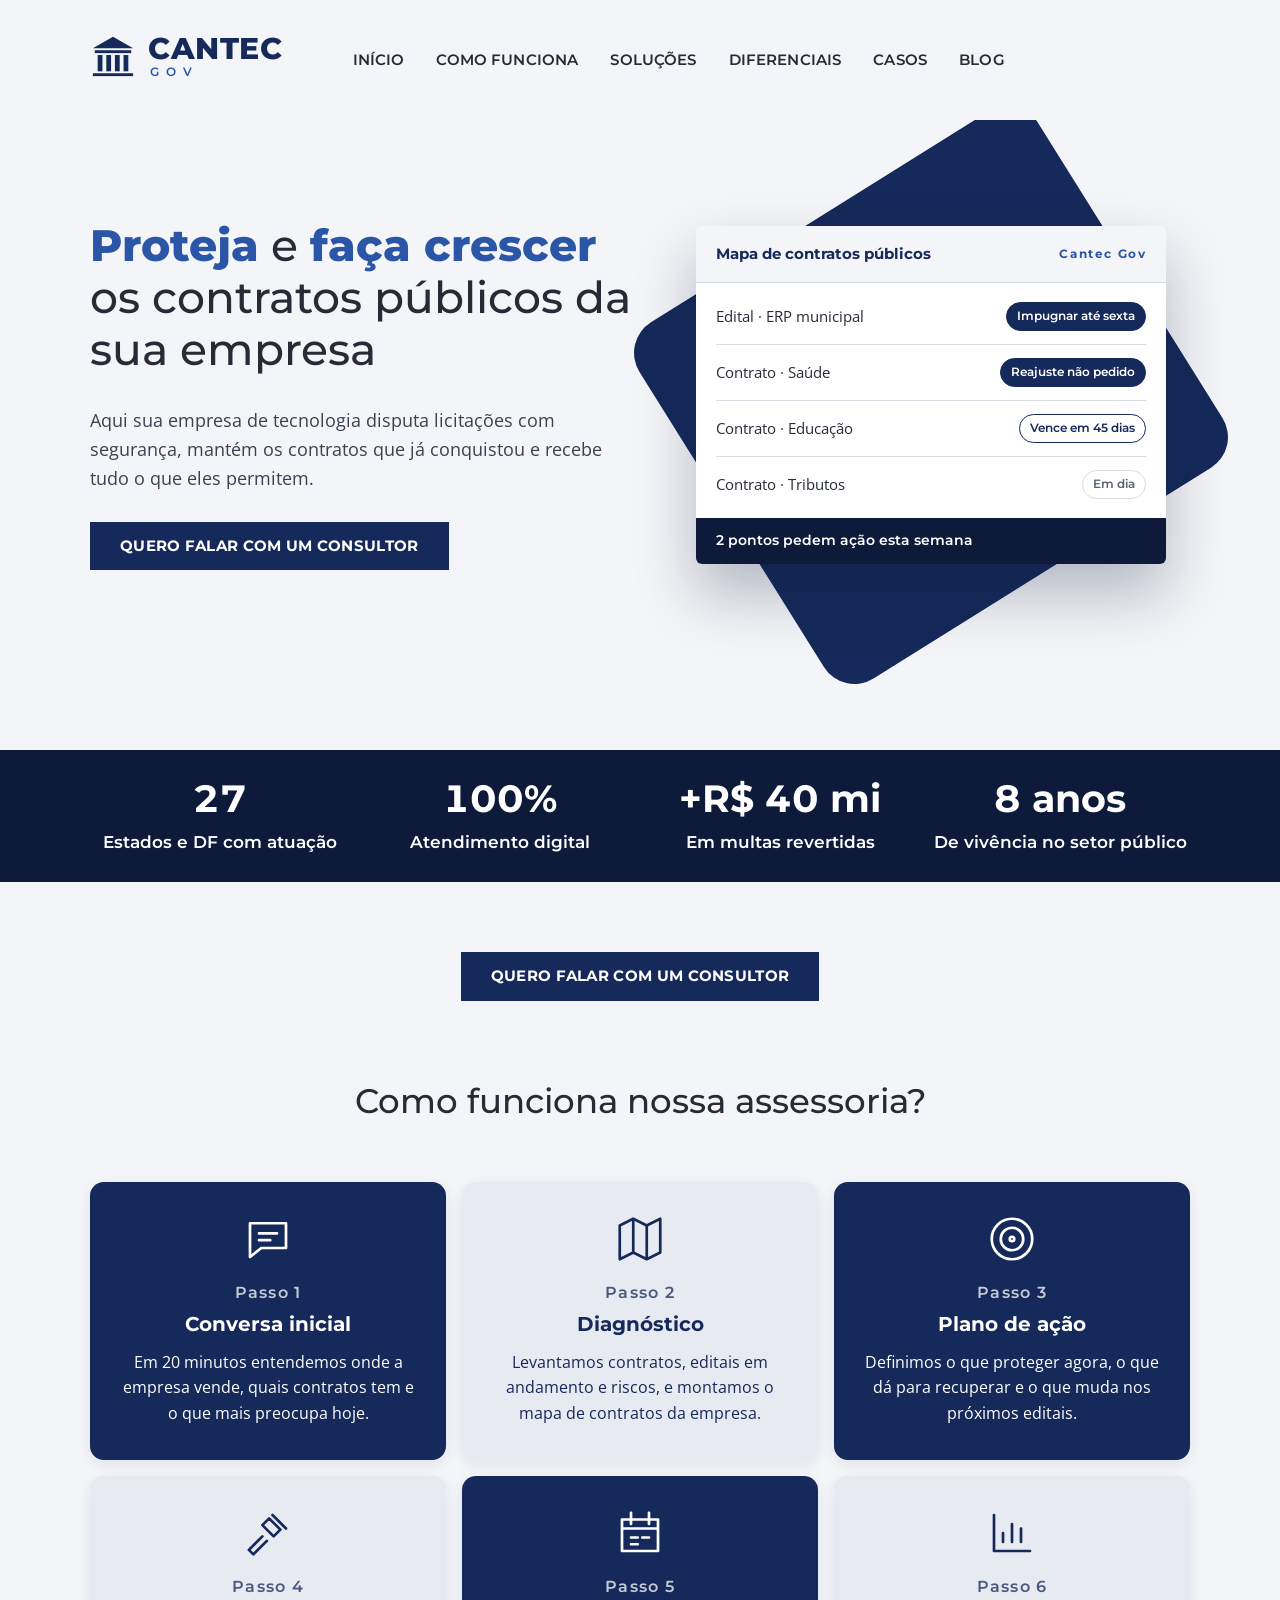
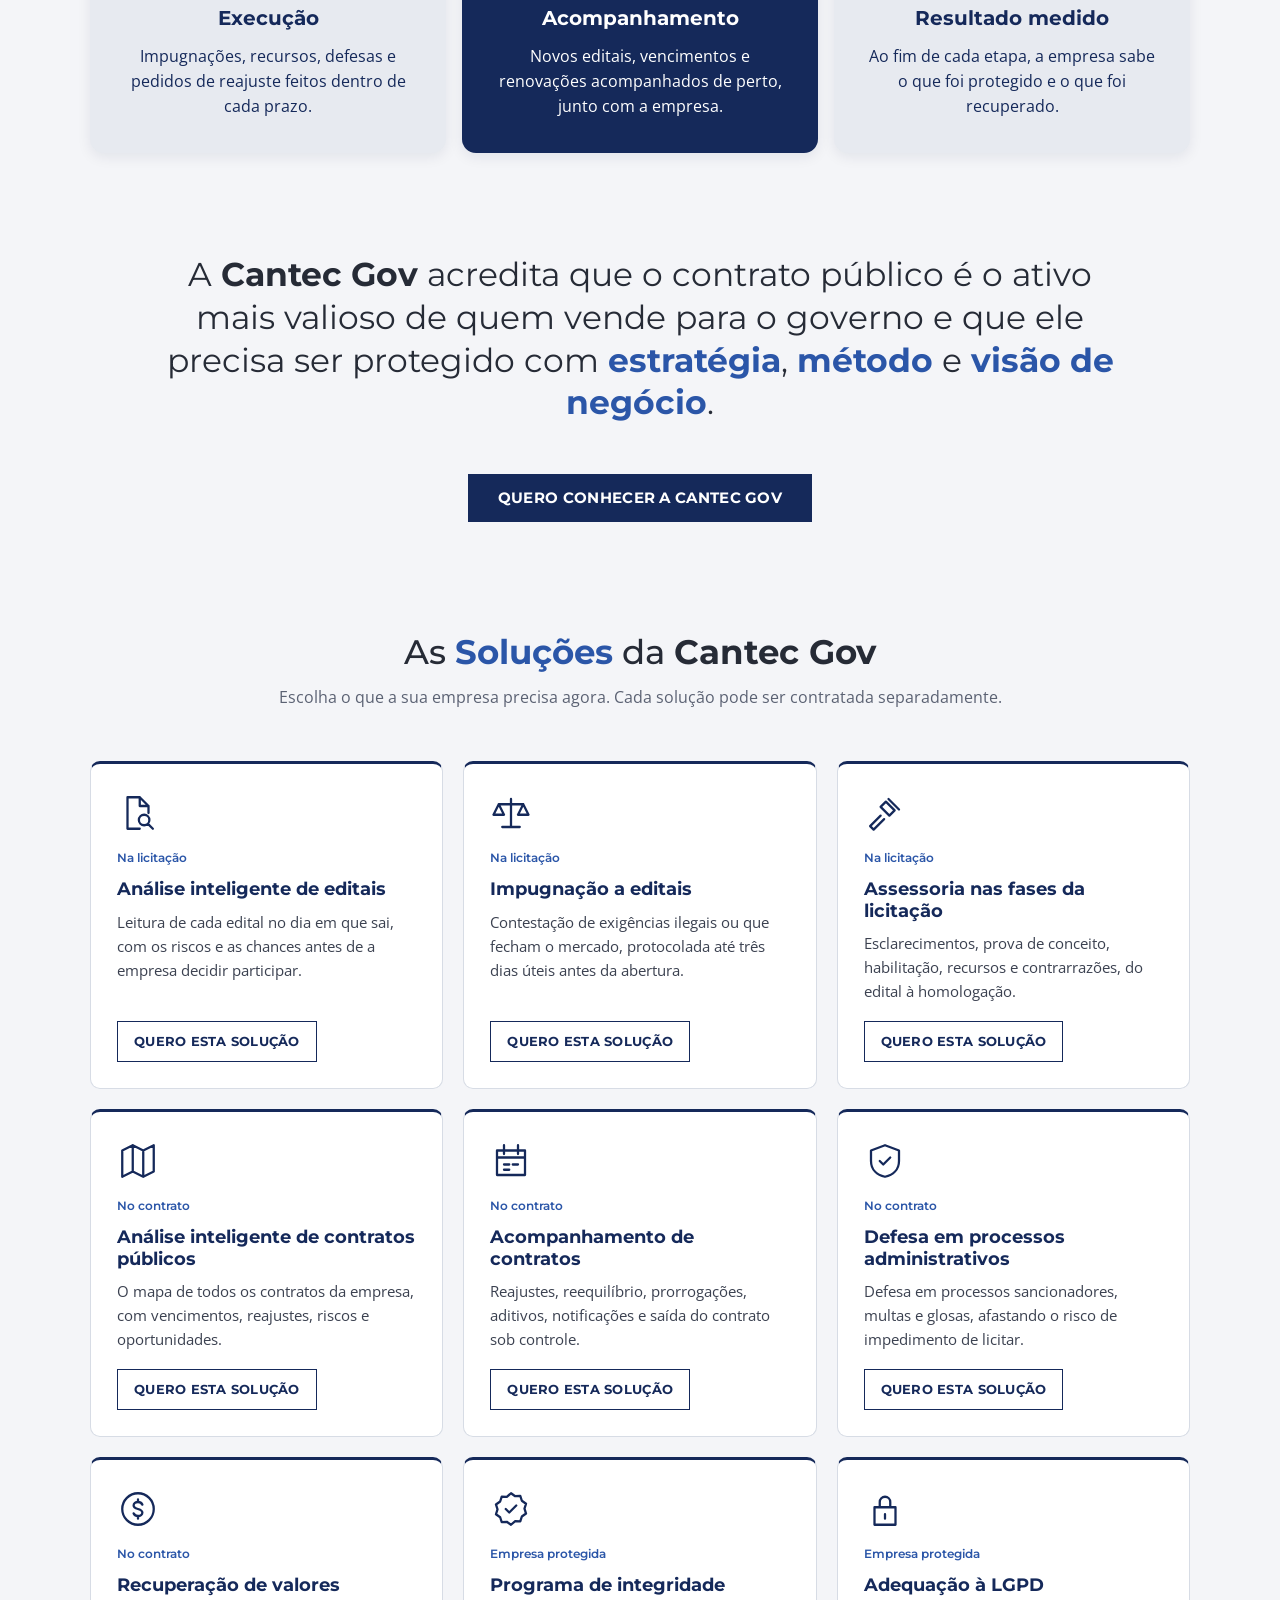
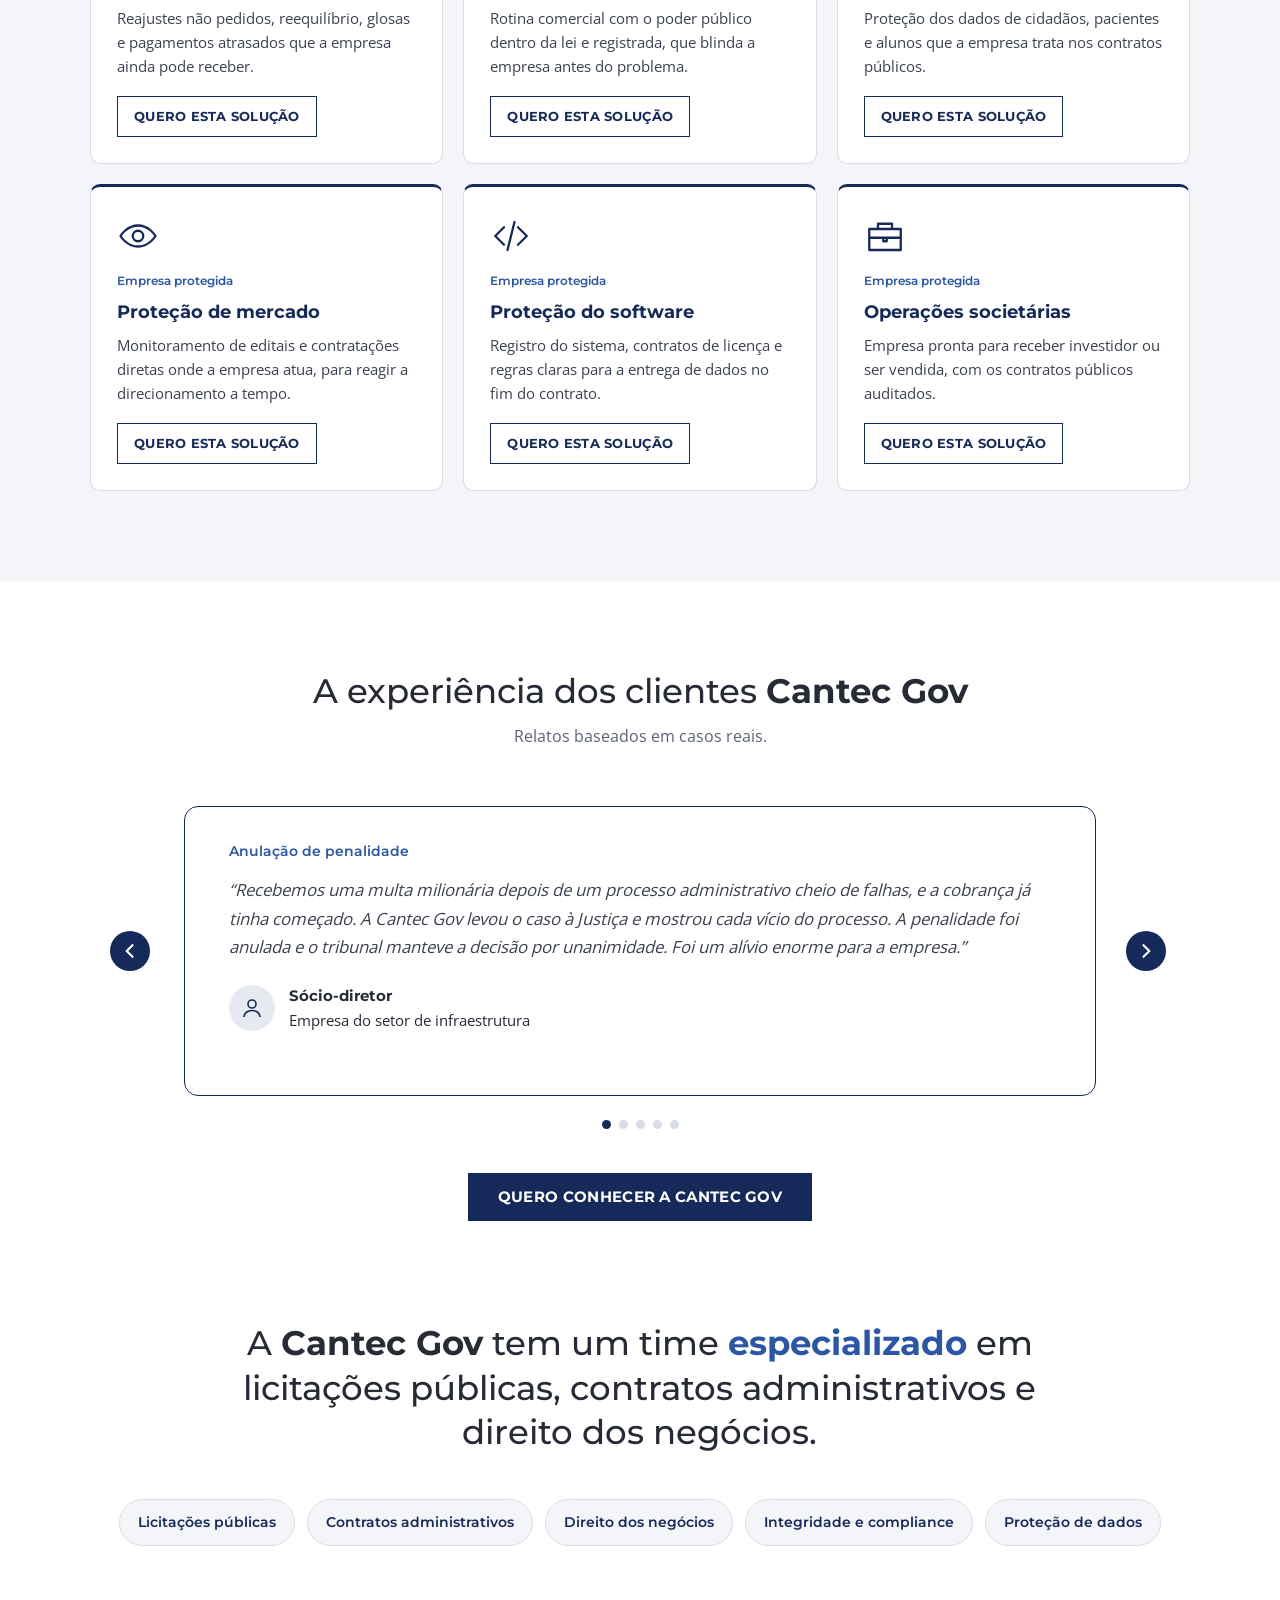
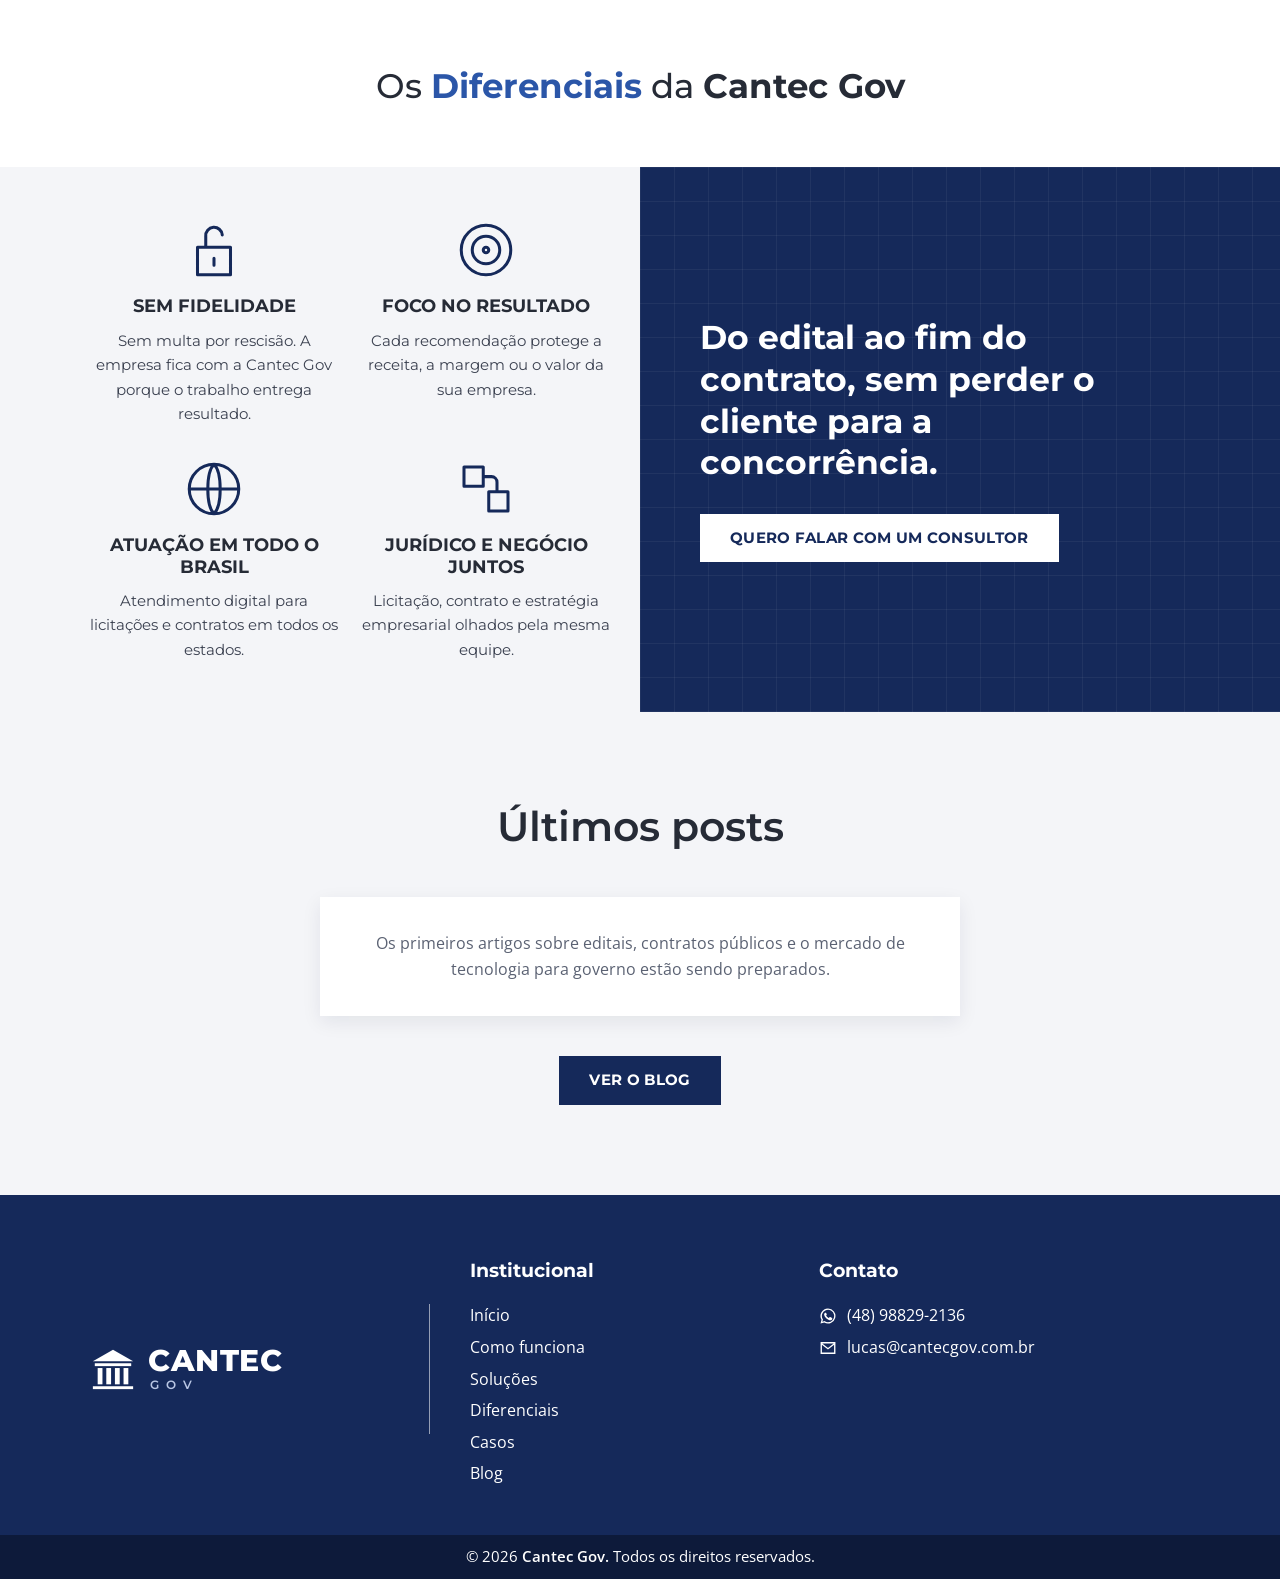
==== commit 33452412: "Adiciona seção de soluções e passos do como funciona Co-Authored-By: Claude Opus 5.5 <noreply@anthro" ====
--- a/index.html
+++ b/index.html
@@ -1,2 +1,2 @@
-<!DOCTYPE html><html lang="pt-BR" data-astro-cid-5hce7sga> <head><meta charset="utf-8"><meta name="viewport" content="width=device-width, initial-scale=1"><title>Cantec Gov | Assessoria para empresas de tecnologia que vendem para o governo</title><meta name="description" content="A Cantec Gov protege e faz crescer os contratos públicos de empresas de tecnologia: análise de editais, impugnações, recursos, gestão de contratos, defesa em processos administrativos e operações societárias."><link rel="canonical" href="https://cantecgov.com.br/"><link rel="icon" href="/favicon.svg" type="image/svg+xml"><meta name="theme-color" content="#15295A"><meta property="og:type" content="website"><meta property="og:locale" content="pt_BR"><meta property="og:site_name" content="Cantec Gov"><meta property="og:title" content="Cantec Gov | Assessoria para empresas de tecnologia que vendem para o governo"><meta property="og:description" content="A Cantec Gov protege e faz crescer os contratos públicos de empresas de tecnologia: análise de editais, impugnações, recursos, gestão de contratos, defesa em processos administrativos e operações societárias."><meta property="og:url" content="https://cantecgov.com.br/"><meta property="og:image" content="https://cantecgov.com.br/og.png"><meta name="twitter:card" content="summary_large_image"><script type="application/ld+json">{"@context":"https://schema.org","@type":"ProfessionalService","name":"Cantec Gov","url":"https://cantecgov.com.br/","email":"lucas@cantecgov.com.br","telephone":"+55 48 98829-2136","areaServed":"BR","description":"Assessoria para empresas de tecnologia que vendem para o governo: editais, licitações, contratos públicos, processos administrativos e operações societárias."}</script><link rel="stylesheet" href="/_astro/_id_.DsXa7e0L.css">
-<link rel="stylesheet" href="/_astro/index.DsGzmFfQ.css"></head> <body data-astro-cid-5hce7sga> <a class="pular" href="#conteudo" data-astro-cid-5hce7sga>Ir para o conteúdo</a> <header class="topo" data-astro-cid-5hce7sga> <div class="container topo-in" data-astro-cid-5hce7sga> <a href="/" aria-label="Cantec Gov, página inicial" data-astro-cid-5hce7sga><span class="logo" data-astro-cid-tvrurpns> <svg class="logo-icone" viewBox="0 0 48 48" aria-hidden="true" data-astro-cid-tvrurpns> <polygon points="3,16 24,4 45,16" fill="currentColor" data-astro-cid-tvrurpns></polygon> <rect x="5" y="18" width="38" height="3" fill="currentColor" data-astro-cid-tvrurpns></rect> <rect x="8" y="23" width="5" height="17" fill="currentColor" data-astro-cid-tvrurpns></rect> <rect x="17" y="23" width="5" height="17" fill="currentColor" data-astro-cid-tvrurpns></rect> <rect x="26" y="23" width="5" height="17" fill="currentColor" data-astro-cid-tvrurpns></rect> <rect x="35" y="23" width="5" height="17" fill="currentColor" data-astro-cid-tvrurpns></rect> <rect x="3" y="42" width="42" height="3" fill="currentColor" data-astro-cid-tvrurpns></rect> </svg> <span class="logo-texto" data-astro-cid-tvrurpns> <span class="logo-nome" data-astro-cid-tvrurpns>CANTEC</span> <span class="logo-gov" data-astro-cid-tvrurpns>GOV</span> </span> </span> </a> <button class="menu-botao" aria-expanded="false" aria-controls="menu" aria-label="Abrir menu" data-astro-cid-5hce7sga> <span data-astro-cid-5hce7sga></span><span data-astro-cid-5hce7sga></span><span data-astro-cid-5hce7sga></span> </button> <nav id="menu" aria-label="Menu" data-astro-cid-5hce7sga> <ul data-astro-cid-5hce7sga> <li data-astro-cid-5hce7sga><a href="/#inicio" data-astro-cid-5hce7sga>Início</a></li> <li data-astro-cid-5hce7sga><a href="/#como-funciona" data-astro-cid-5hce7sga>Como funciona</a></li> <li data-astro-cid-5hce7sga><a href="/#diferenciais" data-astro-cid-5hce7sga>Diferenciais</a></li> <li data-astro-cid-5hce7sga><a href="/#casos" data-astro-cid-5hce7sga>Casos</a></li> <li data-astro-cid-5hce7sga><a href="/blog/" data-astro-cid-5hce7sga>Blog</a></li> </ul> </nav> </div> </header> <main id="conteudo" data-astro-cid-5hce7sga>  <section id="inicio" class="hero" data-astro-cid-j7pv25f6> <div class="container hero-in" data-astro-cid-j7pv25f6> <div class="hero-texto" data-astro-cid-j7pv25f6> <h1 data-astro-cid-j7pv25f6><span class="cor" data-astro-cid-j7pv25f6>Proteja</span> e <span class="cor" data-astro-cid-j7pv25f6>faça crescer</span> os contratos públicos da sua empresa</h1> <p data-astro-cid-j7pv25f6>Aqui sua empresa de tecnologia disputa licitações com segurança, mantém os contratos que já conquistou e recebe tudo o que eles permitem.</p> <a class="botao" href="https://api.whatsapp.com/send?phone=5548988292136&text=Ol%C3%A1%2C%20vim%20pelo%20site%20da%20Cantec%20Gov%20e%20gostaria%20de%20falar%20com%20um%20consultor." target="_blank" rel="noopener" data-astro-cid-j7pv25f6>Quero falar com um consultor</a> </div> <div class="hero-visual" aria-hidden="true" data-astro-cid-j7pv25f6> <div class="forma" data-astro-cid-j7pv25f6></div> <div class="painel" data-astro-cid-j7pv25f6> <div class="painel-topo" data-astro-cid-j7pv25f6><span data-astro-cid-j7pv25f6>Mapa de contratos públicos</span><span class="painel-marca" data-astro-cid-j7pv25f6>Cantec Gov</span></div> <ul data-astro-cid-j7pv25f6> <li data-astro-cid-j7pv25f6><span data-astro-cid-j7pv25f6>Edital · ERP municipal</span><span class="chip forte" data-astro-cid-j7pv25f6>Impugnar até sexta</span></li> <li data-astro-cid-j7pv25f6><span data-astro-cid-j7pv25f6>Contrato · Saúde</span><span class="chip forte" data-astro-cid-j7pv25f6>Reajuste não pedido</span></li> <li data-astro-cid-j7pv25f6><span data-astro-cid-j7pv25f6>Contrato · Educação</span><span class="chip" data-astro-cid-j7pv25f6>Vence em 45 dias</span></li> <li data-astro-cid-j7pv25f6><span data-astro-cid-j7pv25f6>Contrato · Tributos</span><span class="chip leve" data-astro-cid-j7pv25f6>Em dia</span></li> </ul> <div class="painel-pe" data-astro-cid-j7pv25f6>2 pontos pedem ação esta semana</div> </div> </div> </div> </section>  <section class="numeros" aria-label="Números da Cantec Gov" data-astro-cid-j7pv25f6> <div class="container numeros-in" data-astro-cid-j7pv25f6> <div class="numero" data-astro-cid-j7pv25f6> <p class="numero-valor" data-astro-cid-j7pv25f6><span class="contador" data-alvo="27" data-astro-cid-j7pv25f6>27</span></p> <h4 data-astro-cid-j7pv25f6>Estados e DF com atuação</h4> </div><div class="numero" data-astro-cid-j7pv25f6> <p class="numero-valor" data-astro-cid-j7pv25f6><span class="contador" data-alvo="100" data-astro-cid-j7pv25f6>100</span>%</p> <h4 data-astro-cid-j7pv25f6>Atendimento digital</h4> </div><div class="numero" data-astro-cid-j7pv25f6> <p class="numero-valor" data-astro-cid-j7pv25f6>+R$ <span class="contador" data-alvo="40" data-astro-cid-j7pv25f6>40</span> mi</p> <h4 data-astro-cid-j7pv25f6>Em multas revertidas</h4> </div><div class="numero" data-astro-cid-j7pv25f6> <p class="numero-valor" data-astro-cid-j7pv25f6><span class="contador" data-alvo="8" data-astro-cid-j7pv25f6>8</span> anos</p> <h4 data-astro-cid-j7pv25f6>De vivência no setor público</h4> </div> </div> </section>  <div class="centro cta-solto" data-astro-cid-j7pv25f6><a class="botao" href="https://api.whatsapp.com/send?phone=5548988292136&text=Ol%C3%A1%2C%20vim%20pelo%20site%20da%20Cantec%20Gov%20e%20gostaria%20de%20falar%20com%20um%20consultor." target="_blank" rel="noopener" data-astro-cid-j7pv25f6>Quero falar com um consultor</a></div>  <section id="como-funciona" class="secao como" data-astro-cid-j7pv25f6> <div class="container" data-astro-cid-j7pv25f6> <h2 class="titulo-secao" data-astro-cid-j7pv25f6>Como funciona nossa assessoria?</h2> <div class="cartoes" data-astro-cid-j7pv25f6> <article class="cartao cartao-marinho" data-astro-cid-j7pv25f6> <svg viewBox="0 0 24 24" aria-hidden="true" data-astro-cid-j7pv25f6><path d="M7 3h7l5 5v13H7z M14 3v5h5 M9.5 12h7 M9.5 15.5h7 M9.5 19h4" data-astro-cid-j7pv25f6></path></svg> <h3 data-astro-cid-j7pv25f6>Leitura e análise de editais</h3> <p data-astro-cid-j7pv25f6>Lemos cada edital no dia em que sai e apontamos as exigências que fecham o mercado para a sua empresa.</p> </article><article class="cartao cartao-cinza" data-astro-cid-j7pv25f6> <svg viewBox="0 0 24 24" aria-hidden="true" data-astro-cid-j7pv25f6><path d="M12 4v16 M7 20h10 M5 7h14 M5 7l-3 6h6z M19 7l-3 6h6z" data-astro-cid-j7pv25f6></path></svg> <h3 data-astro-cid-j7pv25f6>Impugnação e esclarecimentos</h3> <p data-astro-cid-j7pv25f6>Contestamos exigências ilegais ou desproporcionais dentro do prazo de três dias úteis.</p> </article><article class="cartao cartao-marinho" data-astro-cid-j7pv25f6> <svg viewBox="0 0 24 24" aria-hidden="true" data-astro-cid-j7pv25f6><path d="M12.5 5.5l5 5-3 3-5-5z M14 4l6 6 M9.5 13.5l-6 6 2 2 6-6" data-astro-cid-j7pv25f6></path></svg> <h3 data-astro-cid-j7pv25f6>Disputa, prova de conceito e recursos</h3> <p data-astro-cid-j7pv25f6>Acompanhamos a sessão e a prova de conceito e preparamos recursos e contrarrazões.</p> </article><article class="cartao cartao-cinza" data-astro-cid-j7pv25f6> <svg viewBox="0 0 24 24" aria-hidden="true" data-astro-cid-j7pv25f6><path d="M4 6h16v14H4z M4 10h16 M8 3v5 M16 3v5 M8 14h3 M13 14h3 M8 17h3" data-astro-cid-j7pv25f6></path></svg> <h3 data-astro-cid-j7pv25f6>Gestão dos contratos públicos</h3> <p data-astro-cid-j7pv25f6>Prazos, reajustes, reequilíbrio e prorrogações controlados contrato por contrato.</p> </article><article class="cartao cartao-marinho" data-astro-cid-j7pv25f6> <svg viewBox="0 0 24 24" aria-hidden="true" data-astro-cid-j7pv25f6><path d="M12 3l8 3v6c0 5-3.5 8-8 9-4.5-1-8-4-8-9V6z M9 12l2 2 4-4" data-astro-cid-j7pv25f6></path></svg> <h3 data-astro-cid-j7pv25f6>Defesa em processos administrativos</h3> <p data-astro-cid-j7pv25f6>Defesa em processos sancionadores, glosas e multas, para proteger a empresa e as próximas licitações.</p> </article><article class="cartao cartao-cinza" data-astro-cid-j7pv25f6> <svg viewBox="0 0 24 24" aria-hidden="true" data-astro-cid-j7pv25f6><path d="M3 8h18v12H3z M8 8V5h8v3 M3 13h18 M11 13v2h2v-2" data-astro-cid-j7pv25f6></path></svg> <h3 data-astro-cid-j7pv25f6>Operações societárias e integridade</h3> <p data-astro-cid-j7pv25f6>Entrada de investidor, venda da empresa, acordo de sócios e programa de integridade.</p> </article> </div> <p class="frase" data-astro-cid-j7pv25f6>A <strong data-astro-cid-j7pv25f6>Cantec Gov</strong> acredita que o contrato público é o ativo mais valioso de quem vende para o governo e que ele precisa ser protegido com <span class="cor" data-astro-cid-j7pv25f6>estratégia</span>, <span class="cor" data-astro-cid-j7pv25f6>método</span> e <span class="cor" data-astro-cid-j7pv25f6>visão de negócio</span>.</p> <div class="centro" data-astro-cid-j7pv25f6><a class="botao" href="https://api.whatsapp.com/send?phone=5548988292136&text=Ol%C3%A1%2C%20vim%20pelo%20site%20e%20quero%20conhecer%20a%20Cantec%20Gov." target="_blank" rel="noopener" data-astro-cid-j7pv25f6>Quero conhecer a Cantec Gov</a></div> </div> </section>  <section id="casos" class="secao casos" data-astro-cid-j7pv25f6> <div class="container" data-astro-cid-j7pv25f6> <h2 class="titulo-secao" data-astro-cid-j7pv25f6>A experiência dos clientes <strong data-astro-cid-j7pv25f6>Cantec Gov</strong></h2> <p class="subtitulo" data-astro-cid-j7pv25f6>Relatos baseados em casos reais.</p> <div class="carrossel" data-carrossel data-astro-cid-j7pv25f6> <button class="seta" data-anterior aria-label="Caso anterior" data-astro-cid-j7pv25f6><svg viewBox="0 0 24 24" aria-hidden="true" data-astro-cid-j7pv25f6><path d="M15 5l-7 7 7 7" data-astro-cid-j7pv25f6></path></svg></button> <div class="trilho" aria-live="polite" data-astro-cid-j7pv25f6> <article class="caso" data-caso aria-label="Caso 1 de 5" data-astro-cid-j7pv25f6> <p class="caso-area" data-astro-cid-j7pv25f6>Anulação de penalidade</p> <blockquote class="caso-texto" data-astro-cid-j7pv25f6>“Recebemos uma multa milionária depois de um processo administrativo cheio de falhas, e a cobrança já tinha começado. A Cantec Gov levou o caso à Justiça e mostrou cada vício do processo. A penalidade foi anulada e o tribunal manteve a decisão por unanimidade. Foi um alívio enorme para a empresa.”</blockquote> <div class="caso-cliente" data-astro-cid-j7pv25f6> <span class="caso-avatar" aria-hidden="true" data-astro-cid-j7pv25f6><svg viewBox="0 0 24 24" data-astro-cid-j7pv25f6><path d="M12 12a4 4 0 1 0 0-8a4 4 0 1 0 0 8z M4 21c0-4 3.6-6.5 8-6.5s8 2.5 8 6.5" data-astro-cid-j7pv25f6></path></svg></span> <span data-astro-cid-j7pv25f6><strong data-astro-cid-j7pv25f6>Sócio-diretor</strong><br data-astro-cid-j7pv25f6>Empresa do setor de infraestrutura</span> </div> </article><article class="caso" data-caso hidden aria-label="Caso 2 de 5" data-astro-cid-j7pv25f6> <p class="caso-area" data-astro-cid-j7pv25f6>Proteção de mercado</p> <blockquote class="caso-texto" data-astro-cid-j7pv25f6>“Vender para o governo exige proteger o mercado que a empresa já conquistou. A Cantec Gov mapeou todos os nossos contratos, mostrou onde havia risco de perder clientes e nos ensinou a identificar sinais de direcionamento nas contratações a tempo de reagir. Numa disputa importante, isso garantiu a manutenção do contrato. Hoje enxergamos os riscos antes que eles virem perda.”</blockquote> <div class="caso-cliente" data-astro-cid-j7pv25f6> <span class="caso-avatar" aria-hidden="true" data-astro-cid-j7pv25f6><svg viewBox="0 0 24 24" data-astro-cid-j7pv25f6><path d="M12 12a4 4 0 1 0 0-8a4 4 0 1 0 0 8z M4 21c0-4 3.6-6.5 8-6.5s8 2.5 8 6.5" data-astro-cid-j7pv25f6></path></svg></span> <span data-astro-cid-j7pv25f6><strong data-astro-cid-j7pv25f6>Diretor executivo</strong><br data-astro-cid-j7pv25f6>Empresa de serviços contínuos</span> </div> </article><article class="caso" data-caso hidden aria-label="Caso 3 de 5" data-astro-cid-j7pv25f6> <p class="caso-area" data-astro-cid-j7pv25f6>Processo sancionador</p> <blockquote class="caso-texto" data-astro-cid-j7pv25f6>“Fomos acusados de descumprir o contrato e corríamos o risco de ficar impedidos de licitar. A Cantec Gov confrontou cada acusação com o edital e mostrou, com documentos, que boa parte do que nos cobravam nunca fez parte do que foi contratado. A defesa saiu no prazo, organizada item por item, e nos deu tranquilidade para seguir disputando.”</blockquote> <div class="caso-cliente" data-astro-cid-j7pv25f6> <span class="caso-avatar" aria-hidden="true" data-astro-cid-j7pv25f6><svg viewBox="0 0 24 24" data-astro-cid-j7pv25f6><path d="M12 12a4 4 0 1 0 0-8a4 4 0 1 0 0 8z M4 21c0-4 3.6-6.5 8-6.5s8 2.5 8 6.5" data-astro-cid-j7pv25f6></path></svg></span> <span data-astro-cid-j7pv25f6><strong data-astro-cid-j7pv25f6>Gestora de contratos</strong><br data-astro-cid-j7pv25f6>Fornecedora do poder público</span> </div> </article><article class="caso" data-caso hidden aria-label="Caso 4 de 5" data-astro-cid-j7pv25f6> <p class="caso-area" data-astro-cid-j7pv25f6>Migração de dados no fim do contrato</p> <blockquote class="caso-texto" data-astro-cid-j7pv25f6>“A Cantec Gov nos ajudou na migração dos dados ao fim do contrato. Muita gente acredita que o órgão tem direito de acessar diretamente o banco de dados da empresa quando o contrato termina. Mas o sistema é propriedade da empresa, protegido pela Lei do Software, e o acesso direto expõe dados pessoais que a LGPD manda proteger. No nosso caso, os dados foram entregues completos e o sistema não precisou ser aberto.”</blockquote> <div class="caso-cliente" data-astro-cid-j7pv25f6> <span class="caso-avatar" aria-hidden="true" data-astro-cid-j7pv25f6><svg viewBox="0 0 24 24" data-astro-cid-j7pv25f6><path d="M12 12a4 4 0 1 0 0-8a4 4 0 1 0 0 8z M4 21c0-4 3.6-6.5 8-6.5s8 2.5 8 6.5" data-astro-cid-j7pv25f6></path></svg></span> <span data-astro-cid-j7pv25f6><strong data-astro-cid-j7pv25f6>Diretor de tecnologia</strong><br data-astro-cid-j7pv25f6>Empresa de tecnologia</span> </div> </article><article class="caso" data-caso hidden aria-label="Caso 5 de 5" data-astro-cid-j7pv25f6> <p class="caso-area" data-astro-cid-j7pv25f6>Programa de integridade</p> <blockquote class="caso-texto" data-astro-cid-j7pv25f6>“O programa de integridade da Cantec Gov mudou a forma como a nossa equipe comercial trabalha com prefeituras. Hoje cada visita, reunião e proposta segue uma rotina clara e fica registrada. Continuamos prospectando com força, com a segurança de que tudo é feito dentro da lei, e isso blinda a empresa antes que qualquer problema apareça.”</blockquote> <div class="caso-cliente" data-astro-cid-j7pv25f6> <span class="caso-avatar" aria-hidden="true" data-astro-cid-j7pv25f6><svg viewBox="0 0 24 24" data-astro-cid-j7pv25f6><path d="M12 12a4 4 0 1 0 0-8a4 4 0 1 0 0 8z M4 21c0-4 3.6-6.5 8-6.5s8 2.5 8 6.5" data-astro-cid-j7pv25f6></path></svg></span> <span data-astro-cid-j7pv25f6><strong data-astro-cid-j7pv25f6>Diretor comercial</strong><br data-astro-cid-j7pv25f6>Empresa de serviços</span> </div> </article> </div> <button class="seta" data-proximo aria-label="Próximo caso" data-astro-cid-j7pv25f6><svg viewBox="0 0 24 24" aria-hidden="true" data-astro-cid-j7pv25f6><path d="M9 5l7 7-7 7" data-astro-cid-j7pv25f6></path></svg></button> </div> <div class="pontos" aria-hidden="true" data-astro-cid-j7pv25f6> <span class="ponto ativo" data-astro-cid-j7pv25f6></span><span class="ponto" data-astro-cid-j7pv25f6></span><span class="ponto" data-astro-cid-j7pv25f6></span><span class="ponto" data-astro-cid-j7pv25f6></span><span class="ponto" data-astro-cid-j7pv25f6></span> </div> <div class="centro" data-astro-cid-j7pv25f6><a class="botao" href="https://api.whatsapp.com/send?phone=5548988292136&text=Ol%C3%A1%2C%20vim%20pelo%20site%20e%20quero%20conhecer%20a%20Cantec%20Gov." target="_blank" rel="noopener" data-astro-cid-j7pv25f6>Quero conhecer a Cantec Gov</a></div> <h2 class="titulo-secao time" data-astro-cid-j7pv25f6>A <strong data-astro-cid-j7pv25f6>Cantec Gov</strong> tem um time <span class="cor" data-astro-cid-j7pv25f6>especializado</span> em licitações públicas, contratos administrativos e direito dos negócios.</h2> <ul class="especialidades" data-astro-cid-j7pv25f6> <li data-astro-cid-j7pv25f6>Licitações públicas</li><li data-astro-cid-j7pv25f6>Contratos administrativos</li><li data-astro-cid-j7pv25f6>Direito dos negócios</li><li data-astro-cid-j7pv25f6>Integridade e compliance</li><li data-astro-cid-j7pv25f6>Proteção de dados</li> </ul> </div> </section>  <section id="diferenciais" class="diferenciais-secao" data-astro-cid-j7pv25f6> <div class="container" data-astro-cid-j7pv25f6><h2 class="titulo-secao" data-astro-cid-j7pv25f6>Os <span class="cor" data-astro-cid-j7pv25f6>Diferenciais</span> da <strong data-astro-cid-j7pv25f6>Cantec Gov</strong></h2></div> <div class="diferenciais" data-astro-cid-j7pv25f6> <div class="diferenciais-grade" data-astro-cid-j7pv25f6> <div class="diferencial" data-astro-cid-j7pv25f6> <svg viewBox="0 0 24 24" aria-hidden="true" data-astro-cid-j7pv25f6><path d="M6 11h12v10H6z M9 11V7a3 3 0 0 1 6-.5 M12 15v2.5" data-astro-cid-j7pv25f6></path></svg> <h3 data-astro-cid-j7pv25f6>Sem fidelidade</h3> <p data-astro-cid-j7pv25f6>Sem multa por rescisão. A empresa fica com a Cantec Gov porque o trabalho entrega resultado.</p> </div><div class="diferencial" data-astro-cid-j7pv25f6> <svg viewBox="0 0 24 24" aria-hidden="true" data-astro-cid-j7pv25f6><path d="M12 3a9 9 0 1 0 0 18a9 9 0 1 0 0-18z M12 7a5 5 0 1 0 0 10a5 5 0 1 0 0-10z M12 11a1 1 0 1 0 0 2a1 1 0 1 0 0-2z" data-astro-cid-j7pv25f6></path></svg> <h3 data-astro-cid-j7pv25f6>Foco no resultado</h3> <p data-astro-cid-j7pv25f6>Cada recomendação protege a receita, a margem ou o valor da sua empresa.</p> </div><div class="diferencial" data-astro-cid-j7pv25f6> <svg viewBox="0 0 24 24" aria-hidden="true" data-astro-cid-j7pv25f6><path d="M12 3a9 9 0 1 0 0 18a9 9 0 1 0 0-18z M3 12h18 M12 3c3 3 3 15 0 18 M12 3c-3 3-3 15 0 18" data-astro-cid-j7pv25f6></path></svg> <h3 data-astro-cid-j7pv25f6>Atuação em todo o Brasil</h3> <p data-astro-cid-j7pv25f6>Atendimento digital para licitações e contratos em todos os estados.</p> </div><div class="diferencial" data-astro-cid-j7pv25f6> <svg viewBox="0 0 24 24" aria-hidden="true" data-astro-cid-j7pv25f6><path d="M4 4h7v7H4z M13 13h7v7h-7z M11 7.5h3a2 2 0 0 1 2 2V13" data-astro-cid-j7pv25f6></path></svg> <h3 data-astro-cid-j7pv25f6>Jurídico e negócio juntos</h3> <p data-astro-cid-j7pv25f6>Licitação, contrato e estratégia empresarial olhados pela mesma equipe.</p> </div> </div> <div class="diferenciais-painel" data-astro-cid-j7pv25f6> <p class="painel-frase" data-astro-cid-j7pv25f6>Do edital ao fim do contrato, sem perder o cliente para a concorrência.</p> <a class="botao botao-claro" href="https://api.whatsapp.com/send?phone=5548988292136&text=Ol%C3%A1%2C%20vim%20pelo%20site%20da%20Cantec%20Gov%20e%20gostaria%20de%20falar%20com%20um%20consultor." target="_blank" rel="noopener" data-astro-cid-j7pv25f6>Quero falar com um consultor</a> </div> </div> </section>  <section class="secao blog" data-astro-cid-j7pv25f6> <div class="container" data-astro-cid-j7pv25f6> <h2 class="titulo-blog" data-astro-cid-j7pv25f6>Últimos posts</h2> <div class="blog-vazio" data-astro-cid-j7pv25f6> <p data-astro-cid-j7pv25f6>Os primeiros artigos sobre editais, contratos públicos e o mercado de tecnologia para governo estão sendo preparados.</p> </div> <div class="centro" data-astro-cid-j7pv25f6><a class="botao" href="/blog/" data-astro-cid-j7pv25f6>Ver o blog</a></div> </div> </section> </main> <footer class="rodape" data-astro-cid-5hce7sga> <div class="container rodape-in" data-astro-cid-5hce7sga> <div class="rodape-logo" data-astro-cid-5hce7sga><span class="logo claro" data-astro-cid-tvrurpns> <svg class="logo-icone" viewBox="0 0 48 48" aria-hidden="true" data-astro-cid-tvrurpns> <polygon points="3,16 24,4 45,16" fill="currentColor" data-astro-cid-tvrurpns></polygon> <rect x="5" y="18" width="38" height="3" fill="currentColor" data-astro-cid-tvrurpns></rect> <rect x="8" y="23" width="5" height="17" fill="currentColor" data-astro-cid-tvrurpns></rect> <rect x="17" y="23" width="5" height="17" fill="currentColor" data-astro-cid-tvrurpns></rect> <rect x="26" y="23" width="5" height="17" fill="currentColor" data-astro-cid-tvrurpns></rect> <rect x="35" y="23" width="5" height="17" fill="currentColor" data-astro-cid-tvrurpns></rect> <rect x="3" y="42" width="42" height="3" fill="currentColor" data-astro-cid-tvrurpns></rect> </svg> <span class="logo-texto" data-astro-cid-tvrurpns> <span class="logo-nome" data-astro-cid-tvrurpns>CANTEC</span> <span class="logo-gov" data-astro-cid-tvrurpns>GOV</span> </span> </span> </div> <div class="rodape-col" data-astro-cid-5hce7sga> <p class="rodape-titulo" data-astro-cid-5hce7sga>Institucional</p> <ul data-astro-cid-5hce7sga> <li data-astro-cid-5hce7sga><a href="/#inicio" data-astro-cid-5hce7sga>Início</a></li> <li data-astro-cid-5hce7sga><a href="/#como-funciona" data-astro-cid-5hce7sga>Como funciona</a></li> <li data-astro-cid-5hce7sga><a href="/#diferenciais" data-astro-cid-5hce7sga>Diferenciais</a></li> <li data-astro-cid-5hce7sga><a href="/#casos" data-astro-cid-5hce7sga>Casos</a></li> <li data-astro-cid-5hce7sga><a href="/blog/" data-astro-cid-5hce7sga>Blog</a></li> </ul> </div> <div class="rodape-col" data-astro-cid-5hce7sga> <p class="rodape-titulo" data-astro-cid-5hce7sga>Contato</p> <ul class="contatos" data-astro-cid-5hce7sga> <li data-astro-cid-5hce7sga> <svg viewBox="0 0 24 24" aria-hidden="true" data-astro-cid-5hce7sga><path fill="currentColor" d="M12 2a10 10 0 0 0-8.6 15.1L2 22l5-1.3A10 10 0 1 0 12 2Zm0 18.2a8.2 8.2 0 0 1-4.2-1.2l-.3-.2-3 .8.8-2.9-.2-.3A8.2 8.2 0 1 1 12 20.2Zm4.5-6.1c-.2-.1-1.5-.7-1.7-.8s-.4-.1-.6.1-.7.8-.8 1-.3.2-.5.1a6.7 6.7 0 0 1-3.3-2.9c-.3-.4.3-.4.7-1.4.1-.2 0-.3 0-.4l-.8-1.8c-.2-.5-.4-.4-.6-.4h-.5a1 1 0 0 0-.7.3 3 3 0 0 0-.9 2.2 5.2 5.2 0 0 0 1.1 2.8 11.9 11.9 0 0 0 4.6 4c1.7.7 2.3.8 3.2.6a2.7 2.7 0 0 0 1.8-1.3 2.2 2.2 0 0 0 .1-1.3c0-.1-.2-.2-.4-.3Z" data-astro-cid-5hce7sga></path></svg> <a href="https://api.whatsapp.com/send?phone=5548988292136&text=Ol%C3%A1%2C%20vim%20pelo%20site%20da%20Cantec%20Gov%20e%20gostaria%20de%20falar%20com%20um%20consultor." target="_blank" rel="noopener" data-astro-cid-5hce7sga>(48) 98829-2136</a> </li> <li data-astro-cid-5hce7sga> <svg viewBox="0 0 24 24" aria-hidden="true" data-astro-cid-5hce7sga><path fill="none" stroke="currentColor" stroke-width="1.8" d="M3 5h18v14H3z M3 6l9 7 9-7" data-astro-cid-5hce7sga></path></svg> <a href="mailto:lucas@cantecgov.com.br" data-astro-cid-5hce7sga>lucas@cantecgov.com.br</a> </li> </ul> </div> </div> <div class="rodape-fim" data-astro-cid-5hce7sga> <div class="container" data-astro-cid-5hce7sga>© 2026 <strong data-astro-cid-5hce7sga>Cantec Gov.</strong> Todos os direitos reservados.</div> </div> </footer> <script type="module">const e=document.querySelector(".menu-botao"),a=document.getElementById("menu");e&&a&&(e.addEventListener("click",()=>{const t=e.getAttribute("aria-expanded")==="true";e.setAttribute("aria-expanded",String(!t)),a.classList.toggle("aberto",!t)}),a.querySelectorAll("a").forEach(t=>t.addEventListener("click",()=>{e.setAttribute("aria-expanded","false"),a.classList.remove("aberto")})));</script> </body> </html>   <script type="module">const l=Array.from(document.querySelectorAll(".contador")),u=window.matchMedia("(prefers-reduced-motion: reduce)").matches;if(!u&&"IntersectionObserver"in window){const a=e=>{const t=Number(e.dataset.alvo||0),i=performance.now(),r=1400,o=c=>{const d=Math.min(1,(c-i)/r);e.textContent=String(Math.round(t*(1-Math.pow(1-d,3)))),d<1&&requestAnimationFrame(o)};requestAnimationFrame(o)},s=new IntersectionObserver(e=>{e.forEach(t=>{t.isIntersecting&&(a(t.target),s.unobserve(t.target))})},{threshold:.6});l.forEach(e=>s.observe(e))}const n=document.querySelector("[data-carrossel]");if(n){const a=Array.from(n.querySelectorAll("[data-caso]")),s=Array.from(document.querySelectorAll(".ponto"));let e=0;const t=r=>{e=(r+a.length)%a.length,a.forEach((o,c)=>{o.hidden=c!==e}),s.forEach((o,c)=>o.classList.toggle("ativo",c===e))};n.querySelector("[data-anterior]")?.addEventListener("click",()=>t(e-1)),n.querySelector("[data-proximo]")?.addEventListener("click",()=>t(e+1));let i=0;n.addEventListener("touchstart",r=>{i=r.touches[0].clientX},{passive:!0}),n.addEventListener("touchend",r=>{const o=r.changedTouches[0].clientX-i;Math.abs(o)>40&&t(e+(o<0?1:-1))})}</script>+<!DOCTYPE html><html lang="pt-BR" data-astro-cid-5hce7sga> <head><meta charset="utf-8"><meta name="viewport" content="width=device-width, initial-scale=1"><title>Cantec Gov | Assessoria para empresas de tecnologia que vendem para o governo</title><meta name="description" content="A Cantec Gov protege e faz crescer os contratos públicos de empresas de tecnologia: análise de editais, impugnações, recursos, gestão de contratos, defesa em processos administrativos e operações societárias."><link rel="canonical" href="https://cantecgov.com.br/"><link rel="icon" href="/favicon.svg" type="image/svg+xml"><meta name="theme-color" content="#15295A"><meta property="og:type" content="website"><meta property="og:locale" content="pt_BR"><meta property="og:site_name" content="Cantec Gov"><meta property="og:title" content="Cantec Gov | Assessoria para empresas de tecnologia que vendem para o governo"><meta property="og:description" content="A Cantec Gov protege e faz crescer os contratos públicos de empresas de tecnologia: análise de editais, impugnações, recursos, gestão de contratos, defesa em processos administrativos e operações societárias."><meta property="og:url" content="https://cantecgov.com.br/"><meta property="og:image" content="https://cantecgov.com.br/og.png"><meta name="twitter:card" content="summary_large_image"><script type="application/ld+json">{"@context":"https://schema.org","@type":"ProfessionalService","name":"Cantec Gov","url":"https://cantecgov.com.br/","email":"lucas@cantecgov.com.br","telephone":"+55 48 98829-2136","areaServed":"BR","description":"Assessoria para empresas de tecnologia que vendem para o governo: editais, licitações, contratos públicos, processos administrativos e operações societárias."}</script><link rel="stylesheet" href="/_astro/_id_.aTBuv-wg.css">
+<link rel="stylesheet" href="/_astro/index.BnjVJqt4.css"></head> <body data-astro-cid-5hce7sga> <a class="pular" href="#conteudo" data-astro-cid-5hce7sga>Ir para o conteúdo</a> <header class="topo" data-astro-cid-5hce7sga> <div class="container topo-in" data-astro-cid-5hce7sga> <a href="/" aria-label="Cantec Gov, página inicial" data-astro-cid-5hce7sga><span class="logo" data-astro-cid-tvrurpns> <svg class="logo-icone" viewBox="0 0 48 48" aria-hidden="true" data-astro-cid-tvrurpns> <polygon points="3,16 24,4 45,16" fill="currentColor" data-astro-cid-tvrurpns></polygon> <rect x="5" y="18" width="38" height="3" fill="currentColor" data-astro-cid-tvrurpns></rect> <rect x="8" y="23" width="5" height="17" fill="currentColor" data-astro-cid-tvrurpns></rect> <rect x="17" y="23" width="5" height="17" fill="currentColor" data-astro-cid-tvrurpns></rect> <rect x="26" y="23" width="5" height="17" fill="currentColor" data-astro-cid-tvrurpns></rect> <rect x="35" y="23" width="5" height="17" fill="currentColor" data-astro-cid-tvrurpns></rect> <rect x="3" y="42" width="42" height="3" fill="currentColor" data-astro-cid-tvrurpns></rect> </svg> <span class="logo-texto" data-astro-cid-tvrurpns> <span class="logo-nome" data-astro-cid-tvrurpns>CANTEC</span> <span class="logo-gov" data-astro-cid-tvrurpns>GOV</span> </span> </span> </a> <button class="menu-botao" aria-expanded="false" aria-controls="menu" aria-label="Abrir menu" data-astro-cid-5hce7sga> <span data-astro-cid-5hce7sga></span><span data-astro-cid-5hce7sga></span><span data-astro-cid-5hce7sga></span> </button> <nav id="menu" aria-label="Menu" data-astro-cid-5hce7sga> <ul data-astro-cid-5hce7sga> <li data-astro-cid-5hce7sga><a href="/#inicio" data-astro-cid-5hce7sga>Início</a></li> <li data-astro-cid-5hce7sga><a href="/#como-funciona" data-astro-cid-5hce7sga>Como funciona</a></li> <li data-astro-cid-5hce7sga><a href="/#solucoes" data-astro-cid-5hce7sga>Soluções</a></li> <li data-astro-cid-5hce7sga><a href="/#diferenciais" data-astro-cid-5hce7sga>Diferenciais</a></li> <li data-astro-cid-5hce7sga><a href="/#casos" data-astro-cid-5hce7sga>Casos</a></li> <li data-astro-cid-5hce7sga><a href="/blog/" data-astro-cid-5hce7sga>Blog</a></li> </ul> </nav> </div> </header> <main id="conteudo" data-astro-cid-5hce7sga>  <section id="inicio" class="hero" data-astro-cid-j7pv25f6> <div class="container hero-in" data-astro-cid-j7pv25f6> <div class="hero-texto" data-astro-cid-j7pv25f6> <h1 data-astro-cid-j7pv25f6><span class="cor" data-astro-cid-j7pv25f6>Proteja</span> e <span class="cor" data-astro-cid-j7pv25f6>faça crescer</span> os contratos públicos da sua empresa</h1> <p data-astro-cid-j7pv25f6>Aqui sua empresa de tecnologia disputa licitações com segurança, mantém os contratos que já conquistou e recebe tudo o que eles permitem.</p> <a class="botao" href="https://api.whatsapp.com/send?phone=5548988292136&text=Ol%C3%A1%2C%20vim%20pelo%20site%20da%20Cantec%20Gov%20e%20gostaria%20de%20falar%20com%20um%20consultor." target="_blank" rel="noopener" data-astro-cid-j7pv25f6>Quero falar com um consultor</a> </div> <div class="hero-visual" aria-hidden="true" data-astro-cid-j7pv25f6> <div class="forma" data-astro-cid-j7pv25f6></div> <div class="painel" data-astro-cid-j7pv25f6> <div class="painel-topo" data-astro-cid-j7pv25f6><span data-astro-cid-j7pv25f6>Mapa de contratos públicos</span><span class="painel-marca" data-astro-cid-j7pv25f6>Cantec Gov</span></div> <ul data-astro-cid-j7pv25f6> <li data-astro-cid-j7pv25f6><span data-astro-cid-j7pv25f6>Edital · ERP municipal</span><span class="chip forte" data-astro-cid-j7pv25f6>Impugnar até sexta</span></li> <li data-astro-cid-j7pv25f6><span data-astro-cid-j7pv25f6>Contrato · Saúde</span><span class="chip forte" data-astro-cid-j7pv25f6>Reajuste não pedido</span></li> <li data-astro-cid-j7pv25f6><span data-astro-cid-j7pv25f6>Contrato · Educação</span><span class="chip" data-astro-cid-j7pv25f6>Vence em 45 dias</span></li> <li data-astro-cid-j7pv25f6><span data-astro-cid-j7pv25f6>Contrato · Tributos</span><span class="chip leve" data-astro-cid-j7pv25f6>Em dia</span></li> </ul> <div class="painel-pe" data-astro-cid-j7pv25f6>2 pontos pedem ação esta semana</div> </div> </div> </div> </section>  <section class="numeros" aria-label="Números da Cantec Gov" data-astro-cid-j7pv25f6> <div class="container numeros-in" data-astro-cid-j7pv25f6> <div class="numero" data-astro-cid-j7pv25f6> <p class="numero-valor" data-astro-cid-j7pv25f6><span class="contador" data-alvo="27" data-astro-cid-j7pv25f6>27</span></p> <h4 data-astro-cid-j7pv25f6>Estados e DF com atuação</h4> </div><div class="numero" data-astro-cid-j7pv25f6> <p class="numero-valor" data-astro-cid-j7pv25f6><span class="contador" data-alvo="100" data-astro-cid-j7pv25f6>100</span>%</p> <h4 data-astro-cid-j7pv25f6>Atendimento digital</h4> </div><div class="numero" data-astro-cid-j7pv25f6> <p class="numero-valor" data-astro-cid-j7pv25f6>+R$ <span class="contador" data-alvo="40" data-astro-cid-j7pv25f6>40</span> mi</p> <h4 data-astro-cid-j7pv25f6>Em multas revertidas</h4> </div><div class="numero" data-astro-cid-j7pv25f6> <p class="numero-valor" data-astro-cid-j7pv25f6><span class="contador" data-alvo="8" data-astro-cid-j7pv25f6>8</span> anos</p> <h4 data-astro-cid-j7pv25f6>De vivência no setor público</h4> </div> </div> </section>  <div class="centro cta-solto" data-astro-cid-j7pv25f6><a class="botao" href="https://api.whatsapp.com/send?phone=5548988292136&text=Ol%C3%A1%2C%20vim%20pelo%20site%20da%20Cantec%20Gov%20e%20gostaria%20de%20falar%20com%20um%20consultor." target="_blank" rel="noopener" data-astro-cid-j7pv25f6>Quero falar com um consultor</a></div>  <section id="como-funciona" class="secao como" data-astro-cid-j7pv25f6> <div class="container" data-astro-cid-j7pv25f6> <h2 class="titulo-secao" data-astro-cid-j7pv25f6>Como funciona nossa assessoria?</h2> <div class="cartoes" data-astro-cid-j7pv25f6> <article class="cartao cartao-marinho" data-astro-cid-j7pv25f6> <svg viewBox="0 0 24 24" aria-hidden="true" data-astro-cid-j7pv25f6><path d="M4 5h16v11H9l-5 4z M8 9.5h8 M8 12.5h5" data-astro-cid-j7pv25f6></path></svg> <p class="passo" data-astro-cid-j7pv25f6>Passo 1</p> <h3 data-astro-cid-j7pv25f6>Conversa inicial</h3> <p data-astro-cid-j7pv25f6>Em 20 minutos entendemos onde a empresa vende, quais contratos tem e o que mais preocupa hoje.</p> </article><article class="cartao cartao-cinza" data-astro-cid-j7pv25f6> <svg viewBox="0 0 24 24" aria-hidden="true" data-astro-cid-j7pv25f6><path d="M3 6l6-3 6 3 6-3v15l-6 3-6-3-6 3z M9 3v15 M15 6v15" data-astro-cid-j7pv25f6></path></svg> <p class="passo" data-astro-cid-j7pv25f6>Passo 2</p> <h3 data-astro-cid-j7pv25f6>Diagnóstico</h3> <p data-astro-cid-j7pv25f6>Levantamos contratos, editais em andamento e riscos, e montamos o mapa de contratos da empresa.</p> </article><article class="cartao cartao-marinho" data-astro-cid-j7pv25f6> <svg viewBox="0 0 24 24" aria-hidden="true" data-astro-cid-j7pv25f6><path d="M12 3a9 9 0 1 0 0 18a9 9 0 1 0 0-18z M12 7a5 5 0 1 0 0 10a5 5 0 1 0 0-10z M12 11a1 1 0 1 0 0 2a1 1 0 1 0 0-2z" data-astro-cid-j7pv25f6></path></svg> <p class="passo" data-astro-cid-j7pv25f6>Passo 3</p> <h3 data-astro-cid-j7pv25f6>Plano de ação</h3> <p data-astro-cid-j7pv25f6>Definimos o que proteger agora, o que dá para recuperar e o que muda nos próximos editais.</p> </article><article class="cartao cartao-cinza" data-astro-cid-j7pv25f6> <svg viewBox="0 0 24 24" aria-hidden="true" data-astro-cid-j7pv25f6><path d="M12.5 5.5l5 5-3 3-5-5z M14 4l6 6 M9.5 13.5l-6 6 2 2 6-6" data-astro-cid-j7pv25f6></path></svg> <p class="passo" data-astro-cid-j7pv25f6>Passo 4</p> <h3 data-astro-cid-j7pv25f6>Execução</h3> <p data-astro-cid-j7pv25f6>Impugnações, recursos, defesas e pedidos de reajuste feitos dentro de cada prazo.</p> </article><article class="cartao cartao-marinho" data-astro-cid-j7pv25f6> <svg viewBox="0 0 24 24" aria-hidden="true" data-astro-cid-j7pv25f6><path d="M4 6h16v14H4z M4 10h16 M8 3v5 M16 3v5 M8 14h3 M13 14h3 M8 17h3" data-astro-cid-j7pv25f6></path></svg> <p class="passo" data-astro-cid-j7pv25f6>Passo 5</p> <h3 data-astro-cid-j7pv25f6>Acompanhamento</h3> <p data-astro-cid-j7pv25f6>Novos editais, vencimentos e renovações acompanhados de perto, junto com a empresa.</p> </article><article class="cartao cartao-cinza" data-astro-cid-j7pv25f6> <svg viewBox="0 0 24 24" aria-hidden="true" data-astro-cid-j7pv25f6><path d="M4 4v16h16 M8 16v-4 M12 16V8 M16 16v-6" data-astro-cid-j7pv25f6></path></svg> <p class="passo" data-astro-cid-j7pv25f6>Passo 6</p> <h3 data-astro-cid-j7pv25f6>Resultado medido</h3> <p data-astro-cid-j7pv25f6>Ao fim de cada etapa, a empresa sabe o que foi protegido e o que foi recuperado.</p> </article> </div> <p class="frase" data-astro-cid-j7pv25f6>A <strong data-astro-cid-j7pv25f6>Cantec Gov</strong> acredita que o contrato público é o ativo mais valioso de quem vende para o governo e que ele precisa ser protegido com <span class="cor" data-astro-cid-j7pv25f6>estratégia</span>, <span class="cor" data-astro-cid-j7pv25f6>método</span> e <span class="cor" data-astro-cid-j7pv25f6>visão de negócio</span>.</p> <div class="centro" data-astro-cid-j7pv25f6><a class="botao" href="https://api.whatsapp.com/send?phone=5548988292136&text=Ol%C3%A1%2C%20vim%20pelo%20site%20e%20quero%20conhecer%20a%20Cantec%20Gov." target="_blank" rel="noopener" data-astro-cid-j7pv25f6>Quero conhecer a Cantec Gov</a></div> </div> </section>  <section id="solucoes" class="secao solucoes" data-astro-cid-j7pv25f6> <div class="container" data-astro-cid-j7pv25f6> <h2 class="titulo-secao" data-astro-cid-j7pv25f6>As <span class="cor" data-astro-cid-j7pv25f6>Soluções</span> da <strong data-astro-cid-j7pv25f6>Cantec Gov</strong></h2> <p class="subtitulo" data-astro-cid-j7pv25f6>Escolha o que a sua empresa precisa agora. Cada solução pode ser contratada separadamente.</p> <div class="produtos" data-astro-cid-j7pv25f6> <article class="produto" data-astro-cid-j7pv25f6> <svg viewBox="0 0 24 24" aria-hidden="true" data-astro-cid-j7pv25f6><path d="M6 3h7l5 5v4 M13 3v5h5 M6 3v18h7 M15.5 13a3 3 0 1 0 0 6a3 3 0 1 0 0-6z M17.7 18.2L20.5 21" data-astro-cid-j7pv25f6></path></svg> <p class="produto-fase" data-astro-cid-j7pv25f6>Na licitação</p> <h3 data-astro-cid-j7pv25f6>Análise inteligente de editais</h3> <p class="produto-texto" data-astro-cid-j7pv25f6>Leitura de cada edital no dia em que sai, com os riscos e as chances antes de a empresa decidir participar.</p> <a class="produto-botao" href="https://api.whatsapp.com/send?phone=5548988292136&text=Ol%C3%A1%2C%20vim%20pelo%20site%20da%20Cantec%20Gov%20e%20tenho%20interesse%20em%3A%20An%C3%A1lise%20inteligente%20de%20editais." target="_blank" rel="noopener" data-astro-cid-j7pv25f6>Quero esta solução</a> </article><article class="produto" data-astro-cid-j7pv25f6> <svg viewBox="0 0 24 24" aria-hidden="true" data-astro-cid-j7pv25f6><path d="M12 4v16 M7 20h10 M5 7h14 M5 7l-3 6h6z M19 7l-3 6h6z" data-astro-cid-j7pv25f6></path></svg> <p class="produto-fase" data-astro-cid-j7pv25f6>Na licitação</p> <h3 data-astro-cid-j7pv25f6>Impugnação a editais</h3> <p class="produto-texto" data-astro-cid-j7pv25f6>Contestação de exigências ilegais ou que fecham o mercado, protocolada até três dias úteis antes da abertura.</p> <a class="produto-botao" href="https://api.whatsapp.com/send?phone=5548988292136&text=Ol%C3%A1%2C%20vim%20pelo%20site%20da%20Cantec%20Gov%20e%20tenho%20interesse%20em%3A%20Impugna%C3%A7%C3%A3o%20a%20editais." target="_blank" rel="noopener" data-astro-cid-j7pv25f6>Quero esta solução</a> </article><article class="produto" data-astro-cid-j7pv25f6> <svg viewBox="0 0 24 24" aria-hidden="true" data-astro-cid-j7pv25f6><path d="M12.5 5.5l5 5-3 3-5-5z M14 4l6 6 M9.5 13.5l-6 6 2 2 6-6" data-astro-cid-j7pv25f6></path></svg> <p class="produto-fase" data-astro-cid-j7pv25f6>Na licitação</p> <h3 data-astro-cid-j7pv25f6>Assessoria nas fases da licitação</h3> <p class="produto-texto" data-astro-cid-j7pv25f6>Esclarecimentos, prova de conceito, habilitação, recursos e contrarrazões, do edital à homologação.</p> <a class="produto-botao" href="https://api.whatsapp.com/send?phone=5548988292136&text=Ol%C3%A1%2C%20vim%20pelo%20site%20da%20Cantec%20Gov%20e%20tenho%20interesse%20em%3A%20Assessoria%20nas%20fases%20da%20licita%C3%A7%C3%A3o." target="_blank" rel="noopener" data-astro-cid-j7pv25f6>Quero esta solução</a> </article><article class="produto" data-astro-cid-j7pv25f6> <svg viewBox="0 0 24 24" aria-hidden="true" data-astro-cid-j7pv25f6><path d="M3 6l6-3 6 3 6-3v15l-6 3-6-3-6 3z M9 3v15 M15 6v15" data-astro-cid-j7pv25f6></path></svg> <p class="produto-fase" data-astro-cid-j7pv25f6>No contrato</p> <h3 data-astro-cid-j7pv25f6>Análise inteligente de contratos públicos</h3> <p class="produto-texto" data-astro-cid-j7pv25f6>O mapa de todos os contratos da empresa, com vencimentos, reajustes, riscos e oportunidades.</p> <a class="produto-botao" href="https://api.whatsapp.com/send?phone=5548988292136&text=Ol%C3%A1%2C%20vim%20pelo%20site%20da%20Cantec%20Gov%20e%20tenho%20interesse%20em%3A%20An%C3%A1lise%20inteligente%20de%20contratos%20p%C3%BAblicos." target="_blank" rel="noopener" data-astro-cid-j7pv25f6>Quero esta solução</a> </article><article class="produto" data-astro-cid-j7pv25f6> <svg viewBox="0 0 24 24" aria-hidden="true" data-astro-cid-j7pv25f6><path d="M4 6h16v14H4z M4 10h16 M8 3v5 M16 3v5 M8 14h3 M13 14h3 M8 17h3" data-astro-cid-j7pv25f6></path></svg> <p class="produto-fase" data-astro-cid-j7pv25f6>No contrato</p> <h3 data-astro-cid-j7pv25f6>Acompanhamento de contratos</h3> <p class="produto-texto" data-astro-cid-j7pv25f6>Reajustes, reequilíbrio, prorrogações, aditivos, notificações e saída do contrato sob controle.</p> <a class="produto-botao" href="https://api.whatsapp.com/send?phone=5548988292136&text=Ol%C3%A1%2C%20vim%20pelo%20site%20da%20Cantec%20Gov%20e%20tenho%20interesse%20em%3A%20Acompanhamento%20de%20contratos." target="_blank" rel="noopener" data-astro-cid-j7pv25f6>Quero esta solução</a> </article><article class="produto" data-astro-cid-j7pv25f6> <svg viewBox="0 0 24 24" aria-hidden="true" data-astro-cid-j7pv25f6><path d="M12 3l8 3v6c0 5-3.5 8-8 9-4.5-1-8-4-8-9V6z M9 12l2 2 4-4" data-astro-cid-j7pv25f6></path></svg> <p class="produto-fase" data-astro-cid-j7pv25f6>No contrato</p> <h3 data-astro-cid-j7pv25f6>Defesa em processos administrativos</h3> <p class="produto-texto" data-astro-cid-j7pv25f6>Defesa em processos sancionadores, multas e glosas, afastando o risco de impedimento de licitar.</p> <a class="produto-botao" href="https://api.whatsapp.com/send?phone=5548988292136&text=Ol%C3%A1%2C%20vim%20pelo%20site%20da%20Cantec%20Gov%20e%20tenho%20interesse%20em%3A%20Defesa%20em%20processos%20administrativos." target="_blank" rel="noopener" data-astro-cid-j7pv25f6>Quero esta solução</a> </article><article class="produto" data-astro-cid-j7pv25f6> <svg viewBox="0 0 24 24" aria-hidden="true" data-astro-cid-j7pv25f6><path d="M12 3a9 9 0 1 0 0 18a9 9 0 1 0 0-18z M14.5 9.5c-.5-1-1.5-1.5-2.5-1.5-1.4 0-2.5.8-2.5 2s1.1 1.6 2.5 2 2.5.8 2.5 2-1.1 2-2.5 2c-1 0-2-.5-2.5-1.5 M12 6.5V8 M12 16v1.5" data-astro-cid-j7pv25f6></path></svg> <p class="produto-fase" data-astro-cid-j7pv25f6>No contrato</p> <h3 data-astro-cid-j7pv25f6>Recuperação de valores</h3> <p class="produto-texto" data-astro-cid-j7pv25f6>Reajustes não pedidos, reequilíbrio, glosas e pagamentos atrasados que a empresa ainda pode receber.</p> <a class="produto-botao" href="https://api.whatsapp.com/send?phone=5548988292136&text=Ol%C3%A1%2C%20vim%20pelo%20site%20da%20Cantec%20Gov%20e%20tenho%20interesse%20em%3A%20Recupera%C3%A7%C3%A3o%20de%20valores." target="_blank" rel="noopener" data-astro-cid-j7pv25f6>Quero esta solução</a> </article><article class="produto" data-astro-cid-j7pv25f6> <svg viewBox="0 0 24 24" aria-hidden="true" data-astro-cid-j7pv25f6><path d="M12 3l2.4 1.7 2.9-.2.9 2.8 2.4 1.7-.9 2.8.9 2.8-2.4 1.7-.9 2.8-2.9-.2L12 21l-2.4-1.7-2.9.2-.9-2.8L3.4 15l.9-2.8-.9-2.8 2.4-1.7.9-2.8 2.9.2z M9 12l2 2 4-4" data-astro-cid-j7pv25f6></path></svg> <p class="produto-fase" data-astro-cid-j7pv25f6>Empresa protegida</p> <h3 data-astro-cid-j7pv25f6>Programa de integridade</h3> <p class="produto-texto" data-astro-cid-j7pv25f6>Rotina comercial com o poder público dentro da lei e registrada, que blinda a empresa antes do problema.</p> <a class="produto-botao" href="https://api.whatsapp.com/send?phone=5548988292136&text=Ol%C3%A1%2C%20vim%20pelo%20site%20da%20Cantec%20Gov%20e%20tenho%20interesse%20em%3A%20Programa%20de%20integridade." target="_blank" rel="noopener" data-astro-cid-j7pv25f6>Quero esta solução</a> </article><article class="produto" data-astro-cid-j7pv25f6> <svg viewBox="0 0 24 24" aria-hidden="true" data-astro-cid-j7pv25f6><path d="M6 11h12v10H6z M9 11V8a3 3 0 0 1 6 0v3 M12 15v2.5" data-astro-cid-j7pv25f6></path></svg> <p class="produto-fase" data-astro-cid-j7pv25f6>Empresa protegida</p> <h3 data-astro-cid-j7pv25f6>Adequação à LGPD</h3> <p class="produto-texto" data-astro-cid-j7pv25f6>Proteção dos dados de cidadãos, pacientes e alunos que a empresa trata nos contratos públicos.</p> <a class="produto-botao" href="https://api.whatsapp.com/send?phone=5548988292136&text=Ol%C3%A1%2C%20vim%20pelo%20site%20da%20Cantec%20Gov%20e%20tenho%20interesse%20em%3A%20Adequa%C3%A7%C3%A3o%20%C3%A0%20LGPD." target="_blank" rel="noopener" data-astro-cid-j7pv25f6>Quero esta solução</a> </article><article class="produto" data-astro-cid-j7pv25f6> <svg viewBox="0 0 24 24" aria-hidden="true" data-astro-cid-j7pv25f6><path d="M2 12s3.5-6 10-6 10 6 10 6-3.5 6-10 6S2 12 2 12z M12 9a3 3 0 1 0 0 6a3 3 0 1 0 0-6z" data-astro-cid-j7pv25f6></path></svg> <p class="produto-fase" data-astro-cid-j7pv25f6>Empresa protegida</p> <h3 data-astro-cid-j7pv25f6>Proteção de mercado</h3> <p class="produto-texto" data-astro-cid-j7pv25f6>Monitoramento de editais e contratações diretas onde a empresa atua, para reagir a direcionamento a tempo.</p> <a class="produto-botao" href="https://api.whatsapp.com/send?phone=5548988292136&text=Ol%C3%A1%2C%20vim%20pelo%20site%20da%20Cantec%20Gov%20e%20tenho%20interesse%20em%3A%20Prote%C3%A7%C3%A3o%20de%20mercado." target="_blank" rel="noopener" data-astro-cid-j7pv25f6>Quero esta solução</a> </article><article class="produto" data-astro-cid-j7pv25f6> <svg viewBox="0 0 24 24" aria-hidden="true" data-astro-cid-j7pv25f6><path d="M8 7l-5 5 5 5 M16 7l5 5-5 5 M14 4l-4 16" data-astro-cid-j7pv25f6></path></svg> <p class="produto-fase" data-astro-cid-j7pv25f6>Empresa protegida</p> <h3 data-astro-cid-j7pv25f6>Proteção do software</h3> <p class="produto-texto" data-astro-cid-j7pv25f6>Registro do sistema, contratos de licença e regras claras para a entrega de dados no fim do contrato.</p> <a class="produto-botao" href="https://api.whatsapp.com/send?phone=5548988292136&text=Ol%C3%A1%2C%20vim%20pelo%20site%20da%20Cantec%20Gov%20e%20tenho%20interesse%20em%3A%20Prote%C3%A7%C3%A3o%20do%20software." target="_blank" rel="noopener" data-astro-cid-j7pv25f6>Quero esta solução</a> </article><article class="produto" data-astro-cid-j7pv25f6> <svg viewBox="0 0 24 24" aria-hidden="true" data-astro-cid-j7pv25f6><path d="M3 8h18v12H3z M8 8V5h8v3 M3 13h18 M11 13v2h2v-2" data-astro-cid-j7pv25f6></path></svg> <p class="produto-fase" data-astro-cid-j7pv25f6>Empresa protegida</p> <h3 data-astro-cid-j7pv25f6>Operações societárias</h3> <p class="produto-texto" data-astro-cid-j7pv25f6>Empresa pronta para receber investidor ou ser vendida, com os contratos públicos auditados.</p> <a class="produto-botao" href="https://api.whatsapp.com/send?phone=5548988292136&text=Ol%C3%A1%2C%20vim%20pelo%20site%20da%20Cantec%20Gov%20e%20tenho%20interesse%20em%3A%20Opera%C3%A7%C3%B5es%20societ%C3%A1rias." target="_blank" rel="noopener" data-astro-cid-j7pv25f6>Quero esta solução</a> </article> </div> </div> </section>  <section id="casos" class="secao casos" data-astro-cid-j7pv25f6> <div class="container" data-astro-cid-j7pv25f6> <h2 class="titulo-secao" data-astro-cid-j7pv25f6>A experiência dos clientes <strong data-astro-cid-j7pv25f6>Cantec Gov</strong></h2> <p class="subtitulo" data-astro-cid-j7pv25f6>Relatos baseados em casos reais.</p> <div class="carrossel" data-carrossel data-astro-cid-j7pv25f6> <button class="seta" data-anterior aria-label="Caso anterior" data-astro-cid-j7pv25f6><svg viewBox="0 0 24 24" aria-hidden="true" data-astro-cid-j7pv25f6><path d="M15 5l-7 7 7 7" data-astro-cid-j7pv25f6></path></svg></button> <div class="trilho" aria-live="polite" data-astro-cid-j7pv25f6> <article class="caso" data-caso aria-label="Caso 1 de 5" data-astro-cid-j7pv25f6> <p class="caso-area" data-astro-cid-j7pv25f6>Anulação de penalidade</p> <blockquote class="caso-texto" data-astro-cid-j7pv25f6>“Recebemos uma multa milionária depois de um processo administrativo cheio de falhas, e a cobrança já tinha começado. A Cantec Gov levou o caso à Justiça e mostrou cada vício do processo. A penalidade foi anulada e o tribunal manteve a decisão por unanimidade. Foi um alívio enorme para a empresa.”</blockquote> <div class="caso-cliente" data-astro-cid-j7pv25f6> <span class="caso-avatar" aria-hidden="true" data-astro-cid-j7pv25f6><svg viewBox="0 0 24 24" data-astro-cid-j7pv25f6><path d="M12 12a4 4 0 1 0 0-8a4 4 0 1 0 0 8z M4 21c0-4 3.6-6.5 8-6.5s8 2.5 8 6.5" data-astro-cid-j7pv25f6></path></svg></span> <span data-astro-cid-j7pv25f6><strong data-astro-cid-j7pv25f6>Sócio-diretor</strong><br data-astro-cid-j7pv25f6>Empresa do setor de infraestrutura</span> </div> </article><article class="caso" data-caso hidden aria-label="Caso 2 de 5" data-astro-cid-j7pv25f6> <p class="caso-area" data-astro-cid-j7pv25f6>Proteção de mercado</p> <blockquote class="caso-texto" data-astro-cid-j7pv25f6>“Vender para o governo exige proteger o mercado que a empresa já conquistou. A Cantec Gov mapeou todos os nossos contratos, mostrou onde havia risco de perder clientes e nos ensinou a identificar sinais de direcionamento nas contratações a tempo de reagir. Numa disputa importante, isso garantiu a manutenção do contrato. Hoje enxergamos os riscos antes que eles virem perda.”</blockquote> <div class="caso-cliente" data-astro-cid-j7pv25f6> <span class="caso-avatar" aria-hidden="true" data-astro-cid-j7pv25f6><svg viewBox="0 0 24 24" data-astro-cid-j7pv25f6><path d="M12 12a4 4 0 1 0 0-8a4 4 0 1 0 0 8z M4 21c0-4 3.6-6.5 8-6.5s8 2.5 8 6.5" data-astro-cid-j7pv25f6></path></svg></span> <span data-astro-cid-j7pv25f6><strong data-astro-cid-j7pv25f6>Diretor executivo</strong><br data-astro-cid-j7pv25f6>Empresa de serviços contínuos</span> </div> </article><article class="caso" data-caso hidden aria-label="Caso 3 de 5" data-astro-cid-j7pv25f6> <p class="caso-area" data-astro-cid-j7pv25f6>Processo sancionador</p> <blockquote class="caso-texto" data-astro-cid-j7pv25f6>“Fomos acusados de descumprir o contrato e corríamos o risco de ficar impedidos de licitar. A Cantec Gov confrontou cada acusação com o edital e mostrou, com documentos, que boa parte do que nos cobravam nunca fez parte do que foi contratado. A defesa saiu no prazo, organizada item por item, e nos deu tranquilidade para seguir disputando.”</blockquote> <div class="caso-cliente" data-astro-cid-j7pv25f6> <span class="caso-avatar" aria-hidden="true" data-astro-cid-j7pv25f6><svg viewBox="0 0 24 24" data-astro-cid-j7pv25f6><path d="M12 12a4 4 0 1 0 0-8a4 4 0 1 0 0 8z M4 21c0-4 3.6-6.5 8-6.5s8 2.5 8 6.5" data-astro-cid-j7pv25f6></path></svg></span> <span data-astro-cid-j7pv25f6><strong data-astro-cid-j7pv25f6>Gestora de contratos</strong><br data-astro-cid-j7pv25f6>Fornecedora do poder público</span> </div> </article><article class="caso" data-caso hidden aria-label="Caso 4 de 5" data-astro-cid-j7pv25f6> <p class="caso-area" data-astro-cid-j7pv25f6>Migração de dados no fim do contrato</p> <blockquote class="caso-texto" data-astro-cid-j7pv25f6>“A Cantec Gov nos ajudou na migração dos dados ao fim do contrato. Muita gente acredita que o órgão tem direito de acessar diretamente o banco de dados da empresa quando o contrato termina. Mas o sistema é propriedade da empresa, protegido pela Lei do Software, e o acesso direto expõe dados pessoais que a LGPD manda proteger. No nosso caso, os dados foram entregues completos e o sistema não precisou ser aberto.”</blockquote> <div class="caso-cliente" data-astro-cid-j7pv25f6> <span class="caso-avatar" aria-hidden="true" data-astro-cid-j7pv25f6><svg viewBox="0 0 24 24" data-astro-cid-j7pv25f6><path d="M12 12a4 4 0 1 0 0-8a4 4 0 1 0 0 8z M4 21c0-4 3.6-6.5 8-6.5s8 2.5 8 6.5" data-astro-cid-j7pv25f6></path></svg></span> <span data-astro-cid-j7pv25f6><strong data-astro-cid-j7pv25f6>Diretor de tecnologia</strong><br data-astro-cid-j7pv25f6>Empresa de tecnologia</span> </div> </article><article class="caso" data-caso hidden aria-label="Caso 5 de 5" data-astro-cid-j7pv25f6> <p class="caso-area" data-astro-cid-j7pv25f6>Programa de integridade</p> <blockquote class="caso-texto" data-astro-cid-j7pv25f6>“O programa de integridade da Cantec Gov mudou a forma como a nossa equipe comercial trabalha com prefeituras. Hoje cada visita, reunião e proposta segue uma rotina clara e fica registrada. Continuamos prospectando com força, com a segurança de que tudo é feito dentro da lei, e isso blinda a empresa antes que qualquer problema apareça.”</blockquote> <div class="caso-cliente" data-astro-cid-j7pv25f6> <span class="caso-avatar" aria-hidden="true" data-astro-cid-j7pv25f6><svg viewBox="0 0 24 24" data-astro-cid-j7pv25f6><path d="M12 12a4 4 0 1 0 0-8a4 4 0 1 0 0 8z M4 21c0-4 3.6-6.5 8-6.5s8 2.5 8 6.5" data-astro-cid-j7pv25f6></path></svg></span> <span data-astro-cid-j7pv25f6><strong data-astro-cid-j7pv25f6>Diretor comercial</strong><br data-astro-cid-j7pv25f6>Empresa de serviços</span> </div> </article> </div> <button class="seta" data-proximo aria-label="Próximo caso" data-astro-cid-j7pv25f6><svg viewBox="0 0 24 24" aria-hidden="true" data-astro-cid-j7pv25f6><path d="M9 5l7 7-7 7" data-astro-cid-j7pv25f6></path></svg></button> </div> <div class="pontos" aria-hidden="true" data-astro-cid-j7pv25f6> <span class="ponto ativo" data-astro-cid-j7pv25f6></span><span class="ponto" data-astro-cid-j7pv25f6></span><span class="ponto" data-astro-cid-j7pv25f6></span><span class="ponto" data-astro-cid-j7pv25f6></span><span class="ponto" data-astro-cid-j7pv25f6></span> </div> <div class="centro" data-astro-cid-j7pv25f6><a class="botao" href="https://api.whatsapp.com/send?phone=5548988292136&text=Ol%C3%A1%2C%20vim%20pelo%20site%20e%20quero%20conhecer%20a%20Cantec%20Gov." target="_blank" rel="noopener" data-astro-cid-j7pv25f6>Quero conhecer a Cantec Gov</a></div> <h2 class="titulo-secao time" data-astro-cid-j7pv25f6>A <strong data-astro-cid-j7pv25f6>Cantec Gov</strong> tem um time <span class="cor" data-astro-cid-j7pv25f6>especializado</span> em licitações públicas, contratos administrativos e direito dos negócios.</h2> <ul class="especialidades" data-astro-cid-j7pv25f6> <li data-astro-cid-j7pv25f6>Licitações públicas</li><li data-astro-cid-j7pv25f6>Contratos administrativos</li><li data-astro-cid-j7pv25f6>Direito dos negócios</li><li data-astro-cid-j7pv25f6>Integridade e compliance</li><li data-astro-cid-j7pv25f6>Proteção de dados</li> </ul> </div> </section>  <section id="diferenciais" class="diferenciais-secao" data-astro-cid-j7pv25f6> <div class="container" data-astro-cid-j7pv25f6><h2 class="titulo-secao" data-astro-cid-j7pv25f6>Os <span class="cor" data-astro-cid-j7pv25f6>Diferenciais</span> da <strong data-astro-cid-j7pv25f6>Cantec Gov</strong></h2></div> <div class="diferenciais" data-astro-cid-j7pv25f6> <div class="diferenciais-grade" data-astro-cid-j7pv25f6> <div class="diferencial" data-astro-cid-j7pv25f6> <svg viewBox="0 0 24 24" aria-hidden="true" data-astro-cid-j7pv25f6><path d="M6 11h12v10H6z M9 11V7a3 3 0 0 1 6-.5 M12 15v2.5" data-astro-cid-j7pv25f6></path></svg> <h3 data-astro-cid-j7pv25f6>Sem fidelidade</h3> <p data-astro-cid-j7pv25f6>Sem multa por rescisão. A empresa fica com a Cantec Gov porque o trabalho entrega resultado.</p> </div><div class="diferencial" data-astro-cid-j7pv25f6> <svg viewBox="0 0 24 24" aria-hidden="true" data-astro-cid-j7pv25f6><path d="M12 3a9 9 0 1 0 0 18a9 9 0 1 0 0-18z M12 7a5 5 0 1 0 0 10a5 5 0 1 0 0-10z M12 11a1 1 0 1 0 0 2a1 1 0 1 0 0-2z" data-astro-cid-j7pv25f6></path></svg> <h3 data-astro-cid-j7pv25f6>Foco no resultado</h3> <p data-astro-cid-j7pv25f6>Cada recomendação protege a receita, a margem ou o valor da sua empresa.</p> </div><div class="diferencial" data-astro-cid-j7pv25f6> <svg viewBox="0 0 24 24" aria-hidden="true" data-astro-cid-j7pv25f6><path d="M12 3a9 9 0 1 0 0 18a9 9 0 1 0 0-18z M3 12h18 M12 3c3 3 3 15 0 18 M12 3c-3 3-3 15 0 18" data-astro-cid-j7pv25f6></path></svg> <h3 data-astro-cid-j7pv25f6>Atuação em todo o Brasil</h3> <p data-astro-cid-j7pv25f6>Atendimento digital para licitações e contratos em todos os estados.</p> </div><div class="diferencial" data-astro-cid-j7pv25f6> <svg viewBox="0 0 24 24" aria-hidden="true" data-astro-cid-j7pv25f6><path d="M4 4h7v7H4z M13 13h7v7h-7z M11 7.5h3a2 2 0 0 1 2 2V13" data-astro-cid-j7pv25f6></path></svg> <h3 data-astro-cid-j7pv25f6>Jurídico e negócio juntos</h3> <p data-astro-cid-j7pv25f6>Licitação, contrato e estratégia empresarial olhados pela mesma equipe.</p> </div> </div> <div class="diferenciais-painel" data-astro-cid-j7pv25f6> <p class="painel-frase" data-astro-cid-j7pv25f6>Do edital ao fim do contrato, sem perder o cliente para a concorrência.</p> <a class="botao botao-claro" href="https://api.whatsapp.com/send?phone=5548988292136&text=Ol%C3%A1%2C%20vim%20pelo%20site%20da%20Cantec%20Gov%20e%20gostaria%20de%20falar%20com%20um%20consultor." target="_blank" rel="noopener" data-astro-cid-j7pv25f6>Quero falar com um consultor</a> </div> </div> </section>  <section class="secao blog" data-astro-cid-j7pv25f6> <div class="container" data-astro-cid-j7pv25f6> <h2 class="titulo-blog" data-astro-cid-j7pv25f6>Últimos posts</h2> <div class="blog-vazio" data-astro-cid-j7pv25f6> <p data-astro-cid-j7pv25f6>Os primeiros artigos sobre editais, contratos públicos e o mercado de tecnologia para governo estão sendo preparados.</p> </div> <div class="centro" data-astro-cid-j7pv25f6><a class="botao" href="/blog/" data-astro-cid-j7pv25f6>Ver o blog</a></div> </div> </section> </main> <footer class="rodape" data-astro-cid-5hce7sga> <div class="container rodape-in" data-astro-cid-5hce7sga> <div class="rodape-logo" data-astro-cid-5hce7sga><span class="logo claro" data-astro-cid-tvrurpns> <svg class="logo-icone" viewBox="0 0 48 48" aria-hidden="true" data-astro-cid-tvrurpns> <polygon points="3,16 24,4 45,16" fill="currentColor" data-astro-cid-tvrurpns></polygon> <rect x="5" y="18" width="38" height="3" fill="currentColor" data-astro-cid-tvrurpns></rect> <rect x="8" y="23" width="5" height="17" fill="currentColor" data-astro-cid-tvrurpns></rect> <rect x="17" y="23" width="5" height="17" fill="currentColor" data-astro-cid-tvrurpns></rect> <rect x="26" y="23" width="5" height="17" fill="currentColor" data-astro-cid-tvrurpns></rect> <rect x="35" y="23" width="5" height="17" fill="currentColor" data-astro-cid-tvrurpns></rect> <rect x="3" y="42" width="42" height="3" fill="currentColor" data-astro-cid-tvrurpns></rect> </svg> <span class="logo-texto" data-astro-cid-tvrurpns> <span class="logo-nome" data-astro-cid-tvrurpns>CANTEC</span> <span class="logo-gov" data-astro-cid-tvrurpns>GOV</span> </span> </span> </div> <div class="rodape-col" data-astro-cid-5hce7sga> <p class="rodape-titulo" data-astro-cid-5hce7sga>Institucional</p> <ul data-astro-cid-5hce7sga> <li data-astro-cid-5hce7sga><a href="/#inicio" data-astro-cid-5hce7sga>Início</a></li> <li data-astro-cid-5hce7sga><a href="/#como-funciona" data-astro-cid-5hce7sga>Como funciona</a></li> <li data-astro-cid-5hce7sga><a href="/#solucoes" data-astro-cid-5hce7sga>Soluções</a></li> <li data-astro-cid-5hce7sga><a href="/#diferenciais" data-astro-cid-5hce7sga>Diferenciais</a></li> <li data-astro-cid-5hce7sga><a href="/#casos" data-astro-cid-5hce7sga>Casos</a></li> <li data-astro-cid-5hce7sga><a href="/blog/" data-astro-cid-5hce7sga>Blog</a></li> </ul> </div> <div class="rodape-col" data-astro-cid-5hce7sga> <p class="rodape-titulo" data-astro-cid-5hce7sga>Contato</p> <ul class="contatos" data-astro-cid-5hce7sga> <li data-astro-cid-5hce7sga> <svg viewBox="0 0 24 24" aria-hidden="true" data-astro-cid-5hce7sga><path fill="currentColor" d="M12 2a10 10 0 0 0-8.6 15.1L2 22l5-1.3A10 10 0 1 0 12 2Zm0 18.2a8.2 8.2 0 0 1-4.2-1.2l-.3-.2-3 .8.8-2.9-.2-.3A8.2 8.2 0 1 1 12 20.2Zm4.5-6.1c-.2-.1-1.5-.7-1.7-.8s-.4-.1-.6.1-.7.8-.8 1-.3.2-.5.1a6.7 6.7 0 0 1-3.3-2.9c-.3-.4.3-.4.7-1.4.1-.2 0-.3 0-.4l-.8-1.8c-.2-.5-.4-.4-.6-.4h-.5a1 1 0 0 0-.7.3 3 3 0 0 0-.9 2.2 5.2 5.2 0 0 0 1.1 2.8 11.9 11.9 0 0 0 4.6 4c1.7.7 2.3.8 3.2.6a2.7 2.7 0 0 0 1.8-1.3 2.2 2.2 0 0 0 .1-1.3c0-.1-.2-.2-.4-.3Z" data-astro-cid-5hce7sga></path></svg> <a href="https://api.whatsapp.com/send?phone=5548988292136&text=Ol%C3%A1%2C%20vim%20pelo%20site%20da%20Cantec%20Gov%20e%20gostaria%20de%20falar%20com%20um%20consultor." target="_blank" rel="noopener" data-astro-cid-5hce7sga>(48) 98829-2136</a> </li> <li data-astro-cid-5hce7sga> <svg viewBox="0 0 24 24" aria-hidden="true" data-astro-cid-5hce7sga><path fill="none" stroke="currentColor" stroke-width="1.8" d="M3 5h18v14H3z M3 6l9 7 9-7" data-astro-cid-5hce7sga></path></svg> <a href="mailto:lucas@cantecgov.com.br" data-astro-cid-5hce7sga>lucas@cantecgov.com.br</a> </li> </ul> </div> </div> <div class="rodape-fim" data-astro-cid-5hce7sga> <div class="container" data-astro-cid-5hce7sga>© 2026 <strong data-astro-cid-5hce7sga>Cantec Gov.</strong> Todos os direitos reservados.</div> </div> </footer> <script type="module">const e=document.querySelector(".menu-botao"),a=document.getElementById("menu");e&&a&&(e.addEventListener("click",()=>{const t=e.getAttribute("aria-expanded")==="true";e.setAttribute("aria-expanded",String(!t)),a.classList.toggle("aberto",!t)}),a.querySelectorAll("a").forEach(t=>t.addEventListener("click",()=>{e.setAttribute("aria-expanded","false"),a.classList.remove("aberto")})));</script> </body> </html>   <script type="module">const l=Array.from(document.querySelectorAll(".contador")),u=window.matchMedia("(prefers-reduced-motion: reduce)").matches;if(!u&&"IntersectionObserver"in window){const a=e=>{const t=Number(e.dataset.alvo||0),i=performance.now(),r=1400,o=c=>{const d=Math.min(1,(c-i)/r);e.textContent=String(Math.round(t*(1-Math.pow(1-d,3)))),d<1&&requestAnimationFrame(o)};requestAnimationFrame(o)},s=new IntersectionObserver(e=>{e.forEach(t=>{t.isIntersecting&&(a(t.target),s.unobserve(t.target))})},{threshold:.6});l.forEach(e=>s.observe(e))}const n=document.querySelector("[data-carrossel]");if(n){const a=Array.from(n.querySelectorAll("[data-caso]")),s=Array.from(document.querySelectorAll(".ponto"));let e=0;const t=r=>{e=(r+a.length)%a.length,a.forEach((o,c)=>{o.hidden=c!==e}),s.forEach((o,c)=>o.classList.toggle("ativo",c===e))};n.querySelector("[data-anterior]")?.addEventListener("click",()=>t(e-1)),n.querySelector("[data-proximo]")?.addEventListener("click",()=>t(e+1));let i=0;n.addEventListener("touchstart",r=>{i=r.touches[0].clientX},{passive:!0}),n.addEventListener("touchend",r=>{const o=r.changedTouches[0].clientX-i;Math.abs(o)>40&&t(e+(o<0?1:-1))})}</script>
--- a/_astro/_id_.aTBuv-wg.css
+++ b/_astro/_id_.aTBuv-wg.css
@@ -0,0 +1 @@
+@font-face{font-family:Montserrat;font-style:normal;font-display:swap;font-weight:400;src:url(/_astro/montserrat-cyrillic-ext-400-normal.Xqov12YL.woff2) format("woff2"),url(/_astro/montserrat-cyrillic-ext-400-normal.DRPPeomZ.woff) format("woff");unicode-range:U+0460-052F,U+1C80-1C8A,U+20B4,U+2DE0-2DFF,U+A640-A69F,U+FE2E-FE2F}@font-face{font-family:Montserrat;font-style:normal;font-display:swap;font-weight:400;src:url(/_astro/montserrat-cyrillic-400-normal.BPq32Q8K.woff2) format("woff2"),url(/_astro/montserrat-cyrillic-400-normal.jEs4Tk-Z.woff) format("woff");unicode-range:U+0301,U+0400-045F,U+0490-0491,U+04B0-04B1,U+2116}@font-face{font-family:Montserrat;font-style:normal;font-display:swap;font-weight:400;src:url(/_astro/montserrat-vietnamese-400-normal.D4oHqQTd.woff2) format("woff2"),url(/_astro/montserrat-vietnamese-400-normal.BeEscFYY.woff) format("woff");unicode-range:U+0102-0103,U+0110-0111,U+0128-0129,U+0168-0169,U+01A0-01A1,U+01AF-01B0,U+0300-0301,U+0303-0304,U+0308-0309,U+0323,U+0329,U+1EA0-1EF9,U+20AB}@font-face{font-family:Montserrat;font-style:normal;font-display:swap;font-weight:400;src:url(/_astro/montserrat-latin-ext-400-normal.B8bwfy6Y.woff2) format("woff2"),url(/_astro/montserrat-latin-ext-400-normal.BffdBkAA.woff) format("woff");unicode-range:U+0100-02BA,U+02BD-02C5,U+02C7-02CC,U+02CE-02D7,U+02DD-02FF,U+0304,U+0308,U+0329,U+1D00-1DBF,U+1E00-1E9F,U+1EF2-1EFF,U+2020,U+20A0-20AB,U+20AD-20C0,U+2113,U+2C60-2C7F,U+A720-A7FF}@font-face{font-family:Montserrat;font-style:normal;font-display:swap;font-weight:400;src:url(/_astro/montserrat-latin-400-normal.BLhwKU8k.woff2) format("woff2"),url(/_astro/montserrat-latin-400-normal.xItZbAXg.woff) format("woff");unicode-range:U+0000-00FF,U+0131,U+0152-0153,U+02BB-02BC,U+02C6,U+02DA,U+02DC,U+0304,U+0308,U+0329,U+2000-206F,U+20AC,U+2122,U+2191,U+2193,U+2212,U+2215,U+FEFF,U+FFFD}@font-face{font-family:Montserrat;font-style:normal;font-display:swap;font-weight:500;src:url(/_astro/montserrat-cyrillic-ext-500-normal.11xBT7e1.woff2) format("woff2"),url(/_astro/montserrat-cyrillic-ext-500-normal.DOzfAZ45.woff) format("woff");unicode-range:U+0460-052F,U+1C80-1C8A,U+20B4,U+2DE0-2DFF,U+A640-A69F,U+FE2E-FE2F}@font-face{font-family:Montserrat;font-style:normal;font-display:swap;font-weight:500;src:url(/_astro/montserrat-cyrillic-500-normal.T0SG181k.woff2) format("woff2"),url(/_astro/montserrat-cyrillic-500-normal.CyGtXmN9.woff) format("woff");unicode-range:U+0301,U+0400-045F,U+0490-0491,U+04B0-04B1,U+2116}@font-face{font-family:Montserrat;font-style:normal;font-display:swap;font-weight:500;src:url(/_astro/montserrat-vietnamese-500-normal.NT-t8RG1.woff2) format("woff2"),url(/_astro/montserrat-vietnamese-500-normal.DpeZlV_K.woff) format("woff");unicode-range:U+0102-0103,U+0110-0111,U+0128-0129,U+0168-0169,U+01A0-01A1,U+01AF-01B0,U+0300-0301,U+0303-0304,U+0308-0309,U+0323,U+0329,U+1EA0-1EF9,U+20AB}@font-face{font-family:Montserrat;font-style:normal;font-display:swap;font-weight:500;src:url(/_astro/montserrat-latin-ext-500-normal.BKtbrd6n.woff2) format("woff2"),url(/_astro/montserrat-latin-ext-500-normal.DWPqqZgs.woff) format("woff");unicode-range:U+0100-02BA,U+02BD-02C5,U+02C7-02CC,U+02CE-02D7,U+02DD-02FF,U+0304,U+0308,U+0329,U+1D00-1DBF,U+1E00-1E9F,U+1EF2-1EFF,U+2020,U+20A0-20AB,U+20AD-20C0,U+2113,U+2C60-2C7F,U+A720-A7FF}@font-face{font-family:Montserrat;font-style:normal;font-display:swap;font-weight:500;src:url(/_astro/montserrat-latin-500-normal.DRFEGfly.woff2) format("woff2"),url(/_astro/montserrat-latin-500-normal.Dok2oTci.woff) format("woff");unicode-range:U+0000-00FF,U+0131,U+0152-0153,U+02BB-02BC,U+02C6,U+02DA,U+02DC,U+0304,U+0308,U+0329,U+2000-206F,U+20AC,U+2122,U+2191,U+2193,U+2212,U+2215,U+FEFF,U+FFFD}@font-face{font-family:Montserrat;font-style:normal;font-display:swap;font-weight:600;src:url(/_astro/montserrat-cyrillic-ext-600-normal.BtBW-rpm.woff2) format("woff2"),url(/_astro/montserrat-cyrillic-ext-600-normal.wReYPmz2.woff) format("woff");unicode-range:U+0460-052F,U+1C80-1C8A,U+20B4,U+2DE0-2DFF,U+A640-A69F,U+FE2E-FE2F}@font-face{font-family:Montserrat;font-style:normal;font-display:swap;font-weight:600;src:url(/_astro/montserrat-cyrillic-600-normal.CQEPC0hM.woff2) format("woff2"),url(/_astro/montserrat-cyrillic-600-normal.DUglwBrH.woff) format("woff");unicode-range:U+0301,U+0400-045F,U+0490-0491,U+04B0-04B1,U+2116}@font-face{font-family:Montserrat;font-style:normal;font-display:swap;font-weight:600;src:url(/_astro/montserrat-vietnamese-600-normal.DKe6qT_E.woff2) format("woff2"),url(/_astro/montserrat-vietnamese-600-normal.SJ-HTWuM.woff) format("woff");unicode-range:U+0102-0103,U+0110-0111,U+0128-0129,U+0168-0169,U+01A0-01A1,U+01AF-01B0,U+0300-0301,U+0303-0304,U+0308-0309,U+0323,U+0329,U+1EA0-1EF9,U+20AB}@font-face{font-family:Montserrat;font-style:normal;font-display:swap;font-weight:600;src:url(/_astro/montserrat-latin-ext-600-normal.DSkTqI9L.woff2) format("woff2"),url(/_astro/montserrat-latin-ext-600-normal.CSDhkhgS.woff) format("woff");unicode-range:U+0100-02BA,U+02BD-02C5,U+02C7-02CC,U+02CE-02D7,U+02DD-02FF,U+0304,U+0308,U+0329,U+1D00-1DBF,U+1E00-1E9F,U+1EF2-1EFF,U+2020,U+20A0-20AB,U+20AD-20C0,U+2113,U+2C60-2C7F,U+A720-A7FF}@font-face{font-family:Montserrat;font-style:normal;font-display:swap;font-weight:600;src:url(/_astro/montserrat-latin-600-normal.UVxSCcoG.woff2) format("woff2"),url(/_astro/montserrat-latin-600-normal.CdhFl4lI.woff) format("woff");unicode-range:U+0000-00FF,U+0131,U+0152-0153,U+02BB-02BC,U+02C6,U+02DA,U+02DC,U+0304,U+0308,U+0329,U+2000-206F,U+20AC,U+2122,U+2191,U+2193,U+2212,U+2215,U+FEFF,U+FFFD}@font-face{font-family:Montserrat;font-style:normal;font-display:swap;font-weight:700;src:url(/_astro/montserrat-cyrillic-ext-700-normal.MyDreaeu.woff2) format("woff2"),url(/_astro/montserrat-cyrillic-ext-700-normal.D-Mk2xRJ.woff) format("woff");unicode-range:U+0460-052F,U+1C80-1C8A,U+20B4,U+2DE0-2DFF,U+A640-A69F,U+FE2E-FE2F}@font-face{font-family:Montserrat;font-style:normal;font-display:swap;font-weight:700;src:url(/_astro/montserrat-cyrillic-700-normal.D-Pqjtdp.woff2) format("woff2"),url(/_astro/montserrat-cyrillic-700-normal.BvLYcGP1.woff) format("woff");unicode-range:U+0301,U+0400-045F,U+0490-0491,U+04B0-04B1,U+2116}@font-face{font-family:Montserrat;font-style:normal;font-display:swap;font-weight:700;src:url(/_astro/montserrat-vietnamese-700-normal.C0x1De3p.woff2) format("woff2"),url(/_astro/montserrat-vietnamese-700-normal.DnwGT2D9.woff) format("woff");unicode-range:U+0102-0103,U+0110-0111,U+0128-0129,U+0168-0169,U+01A0-01A1,U+01AF-01B0,U+0300-0301,U+0303-0304,U+0308-0309,U+0323,U+0329,U+1EA0-1EF9,U+20AB}@font-face{font-family:Montserrat;font-style:normal;font-display:swap;font-weight:700;src:url(/_astro/montserrat-latin-ext-700-normal.BOP2Nhf0.woff2) format("woff2"),url(/_astro/montserrat-latin-ext-700-normal.DdDFr05Z.woff) format("woff");unicode-range:U+0100-02BA,U+02BD-02C5,U+02C7-02CC,U+02CE-02D7,U+02DD-02FF,U+0304,U+0308,U+0329,U+1D00-1DBF,U+1E00-1E9F,U+1EF2-1EFF,U+2020,U+20A0-20AB,U+20AD-20C0,U+2113,U+2C60-2C7F,U+A720-A7FF}@font-face{font-family:Montserrat;font-style:normal;font-display:swap;font-weight:700;src:url(/_astro/montserrat-latin-700-normal.BdjcYUrC.woff2) format("woff2"),url(/_astro/montserrat-latin-700-normal.BWkrl476.woff) format("woff");unicode-range:U+0000-00FF,U+0131,U+0152-0153,U+02BB-02BC,U+02C6,U+02DA,U+02DC,U+0304,U+0308,U+0329,U+2000-206F,U+20AC,U+2122,U+2191,U+2193,U+2212,U+2215,U+FEFF,U+FFFD}@font-face{font-family:Montserrat;font-style:normal;font-display:swap;font-weight:800;src:url(/_astro/montserrat-cyrillic-ext-800-normal.GOAQXnVZ.woff2) format("woff2"),url(/_astro/montserrat-cyrillic-ext-800-normal.mB3PmEeV.woff) format("woff");unicode-range:U+0460-052F,U+1C80-1C8A,U+20B4,U+2DE0-2DFF,U+A640-A69F,U+FE2E-FE2F}@font-face{font-family:Montserrat;font-style:normal;font-display:swap;font-weight:800;src:url(/_astro/montserrat-cyrillic-800-normal.DDmpGQGC.woff2) format("woff2"),url(/_astro/montserrat-cyrillic-800-normal.B_mUCQ9O.woff) format("woff");unicode-range:U+0301,U+0400-045F,U+0490-0491,U+04B0-04B1,U+2116}@font-face{font-family:Montserrat;font-style:normal;font-display:swap;font-weight:800;src:url(/_astro/montserrat-vietnamese-800-normal.BDwqwvSG.woff2) format("woff2"),url(/_astro/montserrat-vietnamese-800-normal.Chy8GRiB.woff) format("woff");unicode-range:U+0102-0103,U+0110-0111,U+0128-0129,U+0168-0169,U+01A0-01A1,U+01AF-01B0,U+0300-0301,U+0303-0304,U+0308-0309,U+0323,U+0329,U+1EA0-1EF9,U+20AB}@font-face{font-family:Montserrat;font-style:normal;font-display:swap;font-weight:800;src:url(/_astro/montserrat-latin-ext-800-normal.BBvmbyWk.woff2) format("woff2"),url(/_astro/montserrat-latin-ext-800-normal.Wjq_OapB.woff) format("woff");unicode-range:U+0100-02BA,U+02BD-02C5,U+02C7-02CC,U+02CE-02D7,U+02DD-02FF,U+0304,U+0308,U+0329,U+1D00-1DBF,U+1E00-1E9F,U+1EF2-1EFF,U+2020,U+20A0-20AB,U+20AD-20C0,U+2113,U+2C60-2C7F,U+A720-A7FF}@font-face{font-family:Montserrat;font-style:normal;font-display:swap;font-weight:800;src:url(/_astro/montserrat-latin-800-normal.axpkC1rd.woff2) format("woff2"),url(/_astro/montserrat-latin-800-normal.C3dfDxXV.woff) format("woff");unicode-range:U+0000-00FF,U+0131,U+0152-0153,U+02BB-02BC,U+02C6,U+02DA,U+02DC,U+0304,U+0308,U+0329,U+2000-206F,U+20AC,U+2122,U+2191,U+2193,U+2212,U+2215,U+FEFF,U+FFFD}@font-face{font-family:Open Sans;font-style:normal;font-display:swap;font-weight:400;src:url(/_astro/open-sans-cyrillic-ext-400-normal.B28g4zcY.woff2) format("woff2"),url(/_astro/open-sans-cyrillic-ext-400-normal.CtkCLoLZ.woff) format("woff");unicode-range:U+0460-052F,U+1C80-1C8A,U+20B4,U+2DE0-2DFF,U+A640-A69F,U+FE2E-FE2F}@font-face{font-family:Open Sans;font-style:normal;font-display:swap;font-weight:400;src:url(/_astro/open-sans-cyrillic-400-normal.DvjyhnTk.woff2) format("woff2"),url(/_astro/open-sans-cyrillic-400-normal.XMp_Qeuo.woff) format("woff");unicode-range:U+0301,U+0400-045F,U+0490-0491,U+04B0-04B1,U+2116}@font-face{font-family:Open Sans;font-style:normal;font-display:swap;font-weight:400;src:url([data-uri]) format("woff2"),url([data-uri]) format("woff");unicode-range:U+1F00-1FFF}@font-face{font-family:Open Sans;font-style:normal;font-display:swap;font-weight:400;src:url(/_astro/open-sans-greek-400-normal.BKm6CSmU.woff2) format("woff2"),url(/_astro/open-sans-greek-400-normal.yVf9KAAO.woff) format("woff");unicode-range:U+0370-0377,U+037A-037F,U+0384-038A,U+038C,U+038E-03A1,U+03A3-03FF}@font-face{font-family:Open Sans;font-style:normal;font-display:swap;font-weight:400;src:url(/_astro/open-sans-hebrew-400-normal.C3uFZKNA.woff2) format("woff2"),url(/_astro/open-sans-hebrew-400-normal.Cowz_U6T.woff) format("woff");unicode-range:U+0307-0308,U+0590-05FF,U+200C-2010,U+20AA,U+25CC,U+FB1D-FB4F}@font-face{font-family:Open Sans;font-style:normal;font-display:swap;font-weight:400;src:url(/_astro/open-sans-math-400-normal.C76BUjK0.woff2) format("woff2"),url(/_astro/open-sans-math-400-normal.Cs0GbA_j.woff) format("woff");unicode-range:U+0302-0303,U+0305,U+0307-0308,U+0310,U+0312,U+0315,U+031A,U+0326-0327,U+032C,U+032F-0330,U+0332-0333,U+0338,U+033A,U+0346,U+034D,U+0391-03A1,U+03A3-03A9,U+03B1-03C9,U+03D1,U+03D5-03D6,U+03F0-03F1,U+03F4-03F5,U+2016-2017,U+2034-2038,U+203C,U+2040,U+2043,U+2047,U+2050,U+2057,U+205F,U+2070-2071,U+2074-208E,U+2090-209C,U+20D0-20DC,U+20E1,U+20E5-20EF,U+2100-2112,U+2114-2115,U+2117-2121,U+2123-214F,U+2190,U+2192,U+2194-21AE,U+21B0-21E5,U+21F1-21F2,U+21F4-2211,U+2213-2214,U+2216-22FF,U+2308-230B,U+2310,U+2319,U+231C-2321,U+2336-237A,U+237C,U+2395,U+239B-23B7,U+23D0,U+23DC-23E1,U+2474-2475,U+25AF,U+25B3,U+25B7,U+25BD,U+25C1,U+25CA,U+25CC,U+25FB,U+266D-266F,U+27C0-27FF,U+2900-2AFF,U+2B0E-2B11,U+2B30-2B4C,U+2BFE,U+3030,U+FF5B,U+FF5D,U+1D400-1D7FF,U+1EE00-1EEFF}@font-face{font-family:Open Sans;font-style:normal;font-display:swap;font-weight:400;src:url(/_astro/open-sans-symbols-400-normal.OZvd8qMe.woff2) format("woff2"),url(/_astro/open-sans-symbols-400-normal.B5VgOMNH.woff) format("woff");unicode-range:U+0001-000C,U+000E-001F,U+007F-009F,U+20DD-20E0,U+20E2-20E4,U+2150-218F,U+2190,U+2192,U+2194-2199,U+21AF,U+21E6-21F0,U+21F3,U+2218-2219,U+2299,U+22C4-22C6,U+2300-243F,U+2440-244A,U+2460-24FF,U+25A0-27BF,U+2800-28FF,U+2921-2922,U+2981,U+29BF,U+29EB,U+2B00-2BFF,U+4DC0-4DFF,U+FFF9-FFFB,U+10140-1018E,U+10190-1019C,U+101A0,U+101D0-101FD,U+102E0-102FB,U+10E60-10E7E,U+1D2C0-1D2D3,U+1D2E0-1D37F,U+1F000-1F0FF,U+1F100-1F1AD,U+1F1E6-1F1FF,U+1F30D-1F30F,U+1F315,U+1F31C,U+1F31E,U+1F320-1F32C,U+1F336,U+1F378,U+1F37D,U+1F382,U+1F393-1F39F,U+1F3A7-1F3A8,U+1F3AC-1F3AF,U+1F3C2,U+1F3C4-1F3C6,U+1F3CA-1F3CE,U+1F3D4-1F3E0,U+1F3ED,U+1F3F1-1F3F3,U+1F3F5-1F3F7,U+1F408,U+1F415,U+1F41F,U+1F426,U+1F43F,U+1F441-1F442,U+1F444,U+1F446-1F449,U+1F44C-1F44E,U+1F453,U+1F46A,U+1F47D,U+1F4A3,U+1F4B0,U+1F4B3,U+1F4B9,U+1F4BB,U+1F4BF,U+1F4C8-1F4CB,U+1F4D6,U+1F4DA,U+1F4DF,U+1F4E3-1F4E6,U+1F4EA-1F4ED,U+1F4F7,U+1F4F9-1F4FB,U+1F4FD-1F4FE,U+1F503,U+1F507-1F50B,U+1F50D,U+1F512-1F513,U+1F53E-1F54A,U+1F54F-1F5FA,U+1F610,U+1F650-1F67F,U+1F687,U+1F68D,U+1F691,U+1F694,U+1F698,U+1F6AD,U+1F6B2,U+1F6B9-1F6BA,U+1F6BC,U+1F6C6-1F6CF,U+1F6D3-1F6D7,U+1F6E0-1F6EA,U+1F6F0-1F6F3,U+1F6F7-1F6FC,U+1F700-1F7FF,U+1F800-1F80B,U+1F810-1F847,U+1F850-1F859,U+1F860-1F887,U+1F890-1F8AD,U+1F8B0-1F8BB,U+1F8C0-1F8C1,U+1F900-1F90B,U+1F93B,U+1F946,U+1F984,U+1F996,U+1F9E9,U+1FA00-1FA6F,U+1FA70-1FA7C,U+1FA80-1FA89,U+1FA8F-1FAC6,U+1FACE-1FADC,U+1FADF-1FAE9,U+1FAF0-1FAF8,U+1FB00-1FBFF}@font-face{font-family:Open Sans;font-style:normal;font-display:swap;font-weight:400;src:url(/_astro/open-sans-vietnamese-400-normal.Dqpvjuft.woff2) format("woff2"),url(/_astro/open-sans-vietnamese-400-normal.DCU23d-J.woff) format("woff");unicode-range:U+0102-0103,U+0110-0111,U+0128-0129,U+0168-0169,U+01A0-01A1,U+01AF-01B0,U+0300-0301,U+0303-0304,U+0308-0309,U+0323,U+0329,U+1EA0-1EF9,U+20AB}@font-face{font-family:Open Sans;font-style:normal;font-display:swap;font-weight:400;src:url(/_astro/open-sans-latin-ext-400-normal.URAvo6nN.woff2) format("woff2"),url(/_astro/open-sans-latin-ext-400-normal.BfzJ9CTS.woff) format("woff");unicode-range:U+0100-02BA,U+02BD-02C5,U+02C7-02CC,U+02CE-02D7,U+02DD-02FF,U+0304,U+0308,U+0329,U+1D00-1DBF,U+1E00-1E9F,U+1EF2-1EFF,U+2020,U+20A0-20AB,U+20AD-20C0,U+2113,U+2C60-2C7F,U+A720-A7FF}@font-face{font-family:Open Sans;font-style:normal;font-display:swap;font-weight:400;src:url(/_astro/open-sans-latin-400-normal.Bk63H6sG.woff2) format("woff2"),url(/_astro/open-sans-latin-400-normal.DKniycaP.woff) format("woff");unicode-range:U+0000-00FF,U+0131,U+0152-0153,U+02BB-02BC,U+02C6,U+02DA,U+02DC,U+0304,U+0308,U+0329,U+2000-206F,U+20AC,U+2122,U+2191,U+2193,U+2212,U+2215,U+FEFF,U+FFFD}@font-face{font-family:Open Sans;font-style:normal;font-display:swap;font-weight:600;src:url(/_astro/open-sans-cyrillic-ext-600-normal.CivhzOCV.woff2) format("woff2"),url(/_astro/open-sans-cyrillic-ext-600-normal.DX5V8c14.woff) format("woff");unicode-range:U+0460-052F,U+1C80-1C8A,U+20B4,U+2DE0-2DFF,U+A640-A69F,U+FE2E-FE2F}@font-face{font-family:Open Sans;font-style:normal;font-display:swap;font-weight:600;src:url(/_astro/open-sans-cyrillic-600-normal.BuMhxFId.woff2) format("woff2"),url(/_astro/open-sans-cyrillic-600-normal.C5LXWJm_.woff) format("woff");unicode-range:U+0301,U+0400-045F,U+0490-0491,U+04B0-04B1,U+2116}@font-face{font-family:Open Sans;font-style:normal;font-display:swap;font-weight:600;src:url([data-uri]) format("woff2"),url([data-uri]) format("woff");unicode-range:U+1F00-1FFF}@font-face{font-family:Open Sans;font-style:normal;font-display:swap;font-weight:600;src:url(/_astro/open-sans-greek-600-normal.CkCBI2Km.woff2) format("woff2"),url(/_astro/open-sans-greek-600-normal.Xt_394w2.woff) format("woff");unicode-range:U+0370-0377,U+037A-037F,U+0384-038A,U+038C,U+038E-03A1,U+03A3-03FF}@font-face{font-family:Open Sans;font-style:normal;font-display:swap;font-weight:600;src:url(/_astro/open-sans-hebrew-600-normal.CQztwT7q.woff2) format("woff2"),url(/_astro/open-sans-hebrew-600-normal.D7z6DfF6.woff) format("woff");unicode-range:U+0307-0308,U+0590-05FF,U+200C-2010,U+20AA,U+25CC,U+FB1D-FB4F}@font-face{font-family:Open Sans;font-style:normal;font-display:swap;font-weight:600;src:url(/_astro/open-sans-math-600-normal.DQ8cZjrd.woff2) format("woff2"),url(/_astro/open-sans-math-600-normal.CWMKYWAo.woff) format("woff");unicode-range:U+0302-0303,U+0305,U+0307-0308,U+0310,U+0312,U+0315,U+031A,U+0326-0327,U+032C,U+032F-0330,U+0332-0333,U+0338,U+033A,U+0346,U+034D,U+0391-03A1,U+03A3-03A9,U+03B1-03C9,U+03D1,U+03D5-03D6,U+03F0-03F1,U+03F4-03F5,U+2016-2017,U+2034-2038,U+203C,U+2040,U+2043,U+2047,U+2050,U+2057,U+205F,U+2070-2071,U+2074-208E,U+2090-209C,U+20D0-20DC,U+20E1,U+20E5-20EF,U+2100-2112,U+2114-2115,U+2117-2121,U+2123-214F,U+2190,U+2192,U+2194-21AE,U+21B0-21E5,U+21F1-21F2,U+21F4-2211,U+2213-2214,U+2216-22FF,U+2308-230B,U+2310,U+2319,U+231C-2321,U+2336-237A,U+237C,U+2395,U+239B-23B7,U+23D0,U+23DC-23E1,U+2474-2475,U+25AF,U+25B3,U+25B7,U+25BD,U+25C1,U+25CA,U+25CC,U+25FB,U+266D-266F,U+27C0-27FF,U+2900-2AFF,U+2B0E-2B11,U+2B30-2B4C,U+2BFE,U+3030,U+FF5B,U+FF5D,U+1D400-1D7FF,U+1EE00-1EEFF}@font-face{font-family:Open Sans;font-style:normal;font-display:swap;font-weight:600;src:url(/_astro/open-sans-symbols-600-normal.DgwZOEXg.woff2) format("woff2"),url(/_astro/open-sans-symbols-600-normal.BiWokiHG.woff) format("woff");unicode-range:U+0001-000C,U+000E-001F,U+007F-009F,U+20DD-20E0,U+20E2-20E4,U+2150-218F,U+2190,U+2192,U+2194-2199,U+21AF,U+21E6-21F0,U+21F3,U+2218-2219,U+2299,U+22C4-22C6,U+2300-243F,U+2440-244A,U+2460-24FF,U+25A0-27BF,U+2800-28FF,U+2921-2922,U+2981,U+29BF,U+29EB,U+2B00-2BFF,U+4DC0-4DFF,U+FFF9-FFFB,U+10140-1018E,U+10190-1019C,U+101A0,U+101D0-101FD,U+102E0-102FB,U+10E60-10E7E,U+1D2C0-1D2D3,U+1D2E0-1D37F,U+1F000-1F0FF,U+1F100-1F1AD,U+1F1E6-1F1FF,U+1F30D-1F30F,U+1F315,U+1F31C,U+1F31E,U+1F320-1F32C,U+1F336,U+1F378,U+1F37D,U+1F382,U+1F393-1F39F,U+1F3A7-1F3A8,U+1F3AC-1F3AF,U+1F3C2,U+1F3C4-1F3C6,U+1F3CA-1F3CE,U+1F3D4-1F3E0,U+1F3ED,U+1F3F1-1F3F3,U+1F3F5-1F3F7,U+1F408,U+1F415,U+1F41F,U+1F426,U+1F43F,U+1F441-1F442,U+1F444,U+1F446-1F449,U+1F44C-1F44E,U+1F453,U+1F46A,U+1F47D,U+1F4A3,U+1F4B0,U+1F4B3,U+1F4B9,U+1F4BB,U+1F4BF,U+1F4C8-1F4CB,U+1F4D6,U+1F4DA,U+1F4DF,U+1F4E3-1F4E6,U+1F4EA-1F4ED,U+1F4F7,U+1F4F9-1F4FB,U+1F4FD-1F4FE,U+1F503,U+1F507-1F50B,U+1F50D,U+1F512-1F513,U+1F53E-1F54A,U+1F54F-1F5FA,U+1F610,U+1F650-1F67F,U+1F687,U+1F68D,U+1F691,U+1F694,U+1F698,U+1F6AD,U+1F6B2,U+1F6B9-1F6BA,U+1F6BC,U+1F6C6-1F6CF,U+1F6D3-1F6D7,U+1F6E0-1F6EA,U+1F6F0-1F6F3,U+1F6F7-1F6FC,U+1F700-1F7FF,U+1F800-1F80B,U+1F810-1F847,U+1F850-1F859,U+1F860-1F887,U+1F890-1F8AD,U+1F8B0-1F8BB,U+1F8C0-1F8C1,U+1F900-1F90B,U+1F93B,U+1F946,U+1F984,U+1F996,U+1F9E9,U+1FA00-1FA6F,U+1FA70-1FA7C,U+1FA80-1FA89,U+1FA8F-1FAC6,U+1FACE-1FADC,U+1FADF-1FAE9,U+1FAF0-1FAF8,U+1FB00-1FBFF}@font-face{font-family:Open Sans;font-style:normal;font-display:swap;font-weight:600;src:url(/_astro/open-sans-vietnamese-600-normal.cWHhjaNO.woff2) format("woff2"),url(/_astro/open-sans-vietnamese-600-normal.CVI-Ycr6.woff) format("woff");unicode-range:U+0102-0103,U+0110-0111,U+0128-0129,U+0168-0169,U+01A0-01A1,U+01AF-01B0,U+0300-0301,U+0303-0304,U+0308-0309,U+0323,U+0329,U+1EA0-1EF9,U+20AB}@font-face{font-family:Open Sans;font-style:normal;font-display:swap;font-weight:600;src:url(/_astro/open-sans-latin-ext-600-normal.CXDaa6Q7.woff2) format("woff2"),url(/_astro/open-sans-latin-ext-600-normal.YZ6Vktkr.woff) format("woff");unicode-range:U+0100-02BA,U+02BD-02C5,U+02C7-02CC,U+02CE-02D7,U+02DD-02FF,U+0304,U+0308,U+0329,U+1D00-1DBF,U+1E00-1E9F,U+1EF2-1EFF,U+2020,U+20A0-20AB,U+20AD-20C0,U+2113,U+2C60-2C7F,U+A720-A7FF}@font-face{font-family:Open Sans;font-style:normal;font-display:swap;font-weight:600;src:url(/_astro/open-sans-latin-600-normal.Cp4N6AwT.woff2) format("woff2"),url(/_astro/open-sans-latin-600-normal.C3dWW5mx.woff) format("woff");unicode-range:U+0000-00FF,U+0131,U+0152-0153,U+02BB-02BC,U+02C6,U+02DA,U+02DC,U+0304,U+0308,U+0329,U+2000-206F,U+20AC,U+2122,U+2191,U+2193,U+2212,U+2215,U+FEFF,U+FFFD}:root{--cinza: #F4F5F8;--cinza-2: #E7EAF0;--branco: #FFFFFF;--marinho: #15295A;--marinho-2: #0D1A3A;--marinho-3: #24407F;--destaque: #2B56A8;--texto: #262B36;--suave: #5B6273;--linha: #D7DCE5;--titulo: "Montserrat", "Segoe UI", Arial, sans-serif;--corpo: "Open Sans", "Segoe UI", Arial, sans-serif;--largura: 1140px}*,*:before,*:after{box-sizing:border-box}html{scroll-behavior:smooth;-webkit-text-size-adjust:100%}@media(prefers-reduced-motion:reduce){html{scroll-behavior:auto}}body{margin:0;background:var(--cinza);color:var(--texto);font-family:var(--corpo);font-size:1rem;line-height:1.6}img{max-width:100%;height:auto;display:block}h1,h2,h3,h4{font-family:var(--titulo);color:var(--texto);margin:0;line-height:1.2}p{margin:0}a{color:inherit}a:focus-visible,button:focus-visible{outline:3px solid var(--destaque);outline-offset:3px}.container{width:100%;max-width:var(--largura);margin:0 auto;padding-left:max(20px,env(safe-area-inset-left));padding-right:max(20px,env(safe-area-inset-right))}.secao{padding-block:90px}.titulo-secao{font-size:clamp(1.6rem,3vw,2.15rem);font-weight:500;text-align:center;color:var(--texto)}.titulo-secao strong{font-weight:700}.titulo-secao .cor{color:var(--destaque);font-weight:700}.botao{display:inline-block;font-family:var(--titulo);font-weight:700;font-size:.95rem;text-transform:uppercase;letter-spacing:.02em;text-decoration:none;padding:12px 30px;background:var(--marinho);color:var(--branco);border:0;cursor:pointer;transition:background-color .2s ease}.botao:hover{background:var(--marinho-3)}.botao-claro{background:var(--branco);color:var(--marinho)}.botao-claro:hover{background:var(--cinza-2)}.centro{text-align:center}.logo[data-astro-cid-tvrurpns]{display:inline-flex;align-items:center;gap:12px;color:var(--marinho)}.logo-icone[data-astro-cid-tvrurpns]{width:46px;height:46px;flex:none}.logo-texto[data-astro-cid-tvrurpns]{display:grid;line-height:1}.logo-nome[data-astro-cid-tvrurpns]{font-family:var(--titulo);font-weight:800;font-size:1.85rem;letter-spacing:.02em}.logo-gov[data-astro-cid-tvrurpns]{font-family:var(--titulo);font-weight:600;font-size:.72rem;letter-spacing:.62em;margin-top:4px;padding-left:2px;color:var(--destaque)}.claro[data-astro-cid-tvrurpns]{color:var(--branco)}.claro[data-astro-cid-tvrurpns] .logo-gov[data-astro-cid-tvrurpns]{color:#b9c6e4}.pular[data-astro-cid-5hce7sga]{position:absolute;left:12px;top:-60px;z-index:50;background:var(--branco);padding:10px 14px;font-weight:600}.pular[data-astro-cid-5hce7sga]:focus{top:12px}.topo[data-astro-cid-5hce7sga]{background:var(--cinza);position:relative;z-index:20}.topo-in[data-astro-cid-5hce7sga]{display:flex;align-items:center;gap:70px;min-height:120px}.topo-in[data-astro-cid-5hce7sga]>a[data-astro-cid-5hce7sga]{text-decoration:none}nav[data-astro-cid-5hce7sga] ul[data-astro-cid-5hce7sga]{list-style:none;margin:0;padding:0;display:flex;gap:32px}nav[data-astro-cid-5hce7sga] a[data-astro-cid-5hce7sga]{font-family:var(--titulo);font-weight:600;font-size:.92rem;text-transform:uppercase;text-decoration:none;color:var(--texto);letter-spacing:.01em}nav[data-astro-cid-5hce7sga] a[data-astro-cid-5hce7sga]:hover{color:var(--destaque)}.menu-botao[data-astro-cid-5hce7sga]{display:none;margin-left:auto;width:44px;height:44px;border:0;background:transparent;cursor:pointer;padding:10px;flex-direction:column;justify-content:space-between}.menu-botao[data-astro-cid-5hce7sga] span[data-astro-cid-5hce7sga]{display:block;height:3px;background:var(--marinho);border-radius:2px}.rodape[data-astro-cid-5hce7sga]{background:var(--marinho);color:var(--branco)}.rodape-in[data-astro-cid-5hce7sga]{display:grid;grid-template-columns:1.1fr 1fr 1.2fr;align-items:center;padding-block:56px 48px;gap:40px}.rodape-logo[data-astro-cid-5hce7sga]{padding-right:40px;border-right:1px solid rgba(255,255,255,.55);min-height:130px;display:flex;align-items:center}.rodape-col[data-astro-cid-5hce7sga]{align-self:start;padding-top:4px}.rodape-titulo[data-astro-cid-5hce7sga]{font-family:var(--titulo);font-weight:700;font-size:1.2rem;margin-bottom:18px}.rodape[data-astro-cid-5hce7sga] ul[data-astro-cid-5hce7sga]{list-style:none;margin:0;padding:0;display:grid;gap:6px}.rodape[data-astro-cid-5hce7sga] a[data-astro-cid-5hce7sga]{text-decoration:none;color:var(--branco)}.rodape[data-astro-cid-5hce7sga] a[data-astro-cid-5hce7sga]:hover{text-decoration:underline}.contatos[data-astro-cid-5hce7sga] li[data-astro-cid-5hce7sga]{display:flex;align-items:center;gap:10px}.contatos[data-astro-cid-5hce7sga] svg[data-astro-cid-5hce7sga]{width:18px;height:18px;flex:none}.rodape-fim[data-astro-cid-5hce7sga]{background:var(--marinho-2);padding-block:10px;text-align:center;font-size:.92rem}@media(max-width:900px){.topo-in[data-astro-cid-5hce7sga]{min-height:84px;gap:16px}.menu-botao[data-astro-cid-5hce7sga]{display:flex}nav[data-astro-cid-5hce7sga]{position:absolute;top:100%;left:0;right:0;background:var(--branco);box-shadow:0 12px 24px #0d1a3a1f;display:none}nav[data-astro-cid-5hce7sga].aberto{display:block}nav[data-astro-cid-5hce7sga] ul[data-astro-cid-5hce7sga]{flex-direction:column;gap:0;padding:8px 20px 16px}nav[data-astro-cid-5hce7sga] a[data-astro-cid-5hce7sga]{display:block;padding:12px 0;border-bottom:1px solid var(--linha)}.rodape-in[data-astro-cid-5hce7sga]{grid-template-columns:1fr;gap:28px}.rodape-logo[data-astro-cid-5hce7sga]{border-right:0;border-bottom:1px solid rgba(255,255,255,.4);padding:0 0 24px;min-height:0}}
--- a/_astro/index.BnjVJqt4.css
+++ b/_astro/index.BnjVJqt4.css
@@ -0,0 +1 @@
+.cor[data-astro-cid-j7pv25f6]{color:var(--destaque)}.hero[data-astro-cid-j7pv25f6]{padding-block:40px 120px;overflow:hidden}.hero-in[data-astro-cid-j7pv25f6]{display:grid;grid-template-columns:1.05fr 1fr;gap:40px;align-items:center}.hero-texto[data-astro-cid-j7pv25f6]{display:grid;gap:30px;justify-items:start}.hero[data-astro-cid-j7pv25f6] h1[data-astro-cid-j7pv25f6]{font-size:clamp(2rem,3.4vw,2.75rem);font-weight:500;line-height:1.2;color:var(--texto)}.hero[data-astro-cid-j7pv25f6] h1[data-astro-cid-j7pv25f6] .cor[data-astro-cid-j7pv25f6]{font-weight:800}.hero-texto[data-astro-cid-j7pv25f6] p[data-astro-cid-j7pv25f6]{font-size:1.12rem;max-width:34em;color:#3b4150}.hero-visual[data-astro-cid-j7pv25f6]{position:relative;height:470px;display:grid;place-items:center}.forma[data-astro-cid-j7pv25f6]{position:absolute;width:470px;height:420px;background:var(--marinho);border-radius:36px;transform:rotate(-32deg)}.painel[data-astro-cid-j7pv25f6]{position:relative;width:min(100%,470px);background:var(--branco);border-radius:6px;box-shadow:0 30px 60px #0d1a3a47;overflow:hidden}.painel-topo[data-astro-cid-j7pv25f6]{display:flex;justify-content:space-between;align-items:center;padding:16px 20px;background:var(--cinza);border-bottom:1px solid var(--linha);font-family:var(--titulo);font-weight:700;font-size:.95rem;color:var(--marinho)}.painel-marca[data-astro-cid-j7pv25f6]{font-size:.72rem;letter-spacing:.14em;color:var(--destaque)}.painel[data-astro-cid-j7pv25f6] ul[data-astro-cid-j7pv25f6]{list-style:none;margin:0;padding:6px 20px}.painel[data-astro-cid-j7pv25f6] li[data-astro-cid-j7pv25f6]{display:flex;justify-content:space-between;align-items:center;gap:12px;padding:13px 0;border-bottom:1px solid var(--linha);font-size:.93rem}.painel[data-astro-cid-j7pv25f6] li[data-astro-cid-j7pv25f6]:last-child{border-bottom:0}.chip[data-astro-cid-j7pv25f6]{font-family:var(--titulo);font-size:.74rem;font-weight:600;padding:4px 10px;border-radius:999px;border:1.5px solid var(--marinho);color:var(--marinho);white-space:nowrap}.chip[data-astro-cid-j7pv25f6].forte{background:var(--marinho);color:var(--branco)}.chip[data-astro-cid-j7pv25f6].leve{border-color:var(--linha);color:var(--suave)}.painel-pe[data-astro-cid-j7pv25f6]{padding:12px 20px;background:var(--marinho-2);color:var(--branco);font-family:var(--titulo);font-size:.85rem;font-weight:600}.numeros[data-astro-cid-j7pv25f6]{background:var(--marinho-2);color:var(--branco)}.numeros-in[data-astro-cid-j7pv25f6]{display:grid;grid-template-columns:repeat(4,1fr);text-align:center;padding-block:26px 30px;gap:20px}.numero-valor[data-astro-cid-j7pv25f6]{font-family:var(--titulo);font-weight:700;font-size:2.4rem;line-height:1.2;font-variant-numeric:tabular-nums}.numero[data-astro-cid-j7pv25f6] h4[data-astro-cid-j7pv25f6]{color:var(--branco);font-size:1.05rem;font-weight:600;margin-top:10px}.clientes[data-astro-cid-j7pv25f6]{padding-top:60px}.logos[data-astro-cid-j7pv25f6]{display:grid;grid-template-columns:repeat(auto-fit,minmax(120px,1fr));gap:28px;align-items:center;justify-items:center;padding:20px}.logos[data-astro-cid-j7pv25f6] img[data-astro-cid-j7pv25f6]{max-height:70px;width:auto;filter:grayscale(1);opacity:.8}.cta-solto[data-astro-cid-j7pv25f6]{padding-top:70px}.como[data-astro-cid-j7pv25f6]{padding-top:80px}.cartoes[data-astro-cid-j7pv25f6]{display:grid;grid-template-columns:repeat(3,1fr);gap:16px;margin-top:60px}.cartao[data-astro-cid-j7pv25f6]{border-radius:14px;padding:30px 30px 34px;text-align:center;display:grid;gap:14px;justify-items:center;align-content:start;box-shadow:0 4px 14px #0d1a3a14}.cartao[data-astro-cid-j7pv25f6] svg[data-astro-cid-j7pv25f6]{width:54px;height:54px;fill:none;stroke:currentColor;stroke-width:1.2;stroke-linecap:round;stroke-linejoin:round}.cartao[data-astro-cid-j7pv25f6] h3[data-astro-cid-j7pv25f6]{font-size:1.22rem;font-weight:700;color:inherit}.cartao[data-astro-cid-j7pv25f6] p[data-astro-cid-j7pv25f6]{font-size:.98rem}.passo[data-astro-cid-j7pv25f6]{font-family:var(--titulo);font-size:.8rem;font-weight:600;letter-spacing:.08em;opacity:.75;margin-bottom:-6px}.cartao-marinho[data-astro-cid-j7pv25f6]{background:var(--marinho);color:var(--branco)}.solucoes[data-astro-cid-j7pv25f6]{background:var(--cinza);padding-top:20px}.produtos[data-astro-cid-j7pv25f6]{display:grid;grid-template-columns:repeat(3,1fr);gap:20px;margin-top:50px}.produto[data-astro-cid-j7pv25f6]{background:var(--branco);border:1px solid var(--linha);border-top:3px solid var(--marinho);border-radius:10px;padding:28px 26px 26px;display:flex;flex-direction:column;gap:10px;transition:box-shadow .2s ease,transform .2s ease}.produto[data-astro-cid-j7pv25f6]:hover{box-shadow:0 12px 28px #0d1a3a1f;transform:translateY(-2px)}.produto[data-astro-cid-j7pv25f6] svg[data-astro-cid-j7pv25f6]{width:42px;height:42px;fill:none;stroke:var(--marinho);stroke-width:1.3;stroke-linecap:round;stroke-linejoin:round}.produto-fase[data-astro-cid-j7pv25f6]{font-family:var(--titulo);font-size:.78rem;font-weight:600;color:var(--destaque);margin-top:4px}.produto[data-astro-cid-j7pv25f6] h3[data-astro-cid-j7pv25f6]{font-size:1.12rem;font-weight:700;color:var(--marinho)}.produto-texto[data-astro-cid-j7pv25f6]{font-size:.94rem;color:#3b4150;flex:1}.produto-botao[data-astro-cid-j7pv25f6]{align-self:flex-start;margin-top:8px;font-family:var(--titulo);font-weight:700;font-size:.82rem;text-transform:uppercase;letter-spacing:.02em;text-decoration:none;color:var(--marinho);border:1.5px solid var(--marinho);padding:9px 16px;transition:background-color .2s ease,color .2s ease}.produto-botao[data-astro-cid-j7pv25f6]:hover{background:var(--marinho);color:var(--branco)}@media(prefers-reduced-motion:reduce){.produto[data-astro-cid-j7pv25f6],.produto[data-astro-cid-j7pv25f6]:hover{transition:none;transform:none}}.cartao-cinza[data-astro-cid-j7pv25f6]{background:var(--cinza-2);color:var(--marinho)}.frase[data-astro-cid-j7pv25f6]{font-family:var(--titulo);font-size:clamp(1.4rem,2.6vw,2.05rem);text-align:center;line-height:1.3;max-width:30em;margin:100px auto 50px;color:var(--texto)}.frase[data-astro-cid-j7pv25f6] strong[data-astro-cid-j7pv25f6],.frase[data-astro-cid-j7pv25f6] .cor[data-astro-cid-j7pv25f6]{font-weight:700}.casos[data-astro-cid-j7pv25f6]{background:var(--branco)}.subtitulo[data-astro-cid-j7pv25f6]{text-align:center;color:var(--suave);margin-top:12px}.carrossel[data-astro-cid-j7pv25f6]{display:grid;grid-template-columns:44px minmax(0,1fr) 44px;align-items:center;gap:30px;margin:56px auto 24px;max-width:1060px}.seta[data-astro-cid-j7pv25f6]{width:40px;height:40px;border-radius:50%;border:0;background:var(--marinho);color:var(--branco);cursor:pointer;display:grid;place-items:center}.seta[data-astro-cid-j7pv25f6] svg[data-astro-cid-j7pv25f6]{width:20px;height:20px;fill:none;stroke:currentColor;stroke-width:2.6;stroke-linecap:round;stroke-linejoin:round}.seta[data-astro-cid-j7pv25f6]:hover{background:var(--marinho-3)}.caso[data-astro-cid-j7pv25f6]{border:1.5px solid var(--marinho);border-radius:14px;padding:34px 44px;display:grid;gap:14px;min-height:290px;align-content:start}.caso[data-astro-cid-j7pv25f6][hidden]{display:none}.caso-area[data-astro-cid-j7pv25f6]{font-family:var(--titulo);font-size:.85rem;font-weight:600;color:var(--destaque)}.caso-texto[data-astro-cid-j7pv25f6]{margin:0;font-style:italic;color:#3b4150;font-size:1.05rem;line-height:1.7}.caso-cliente[data-astro-cid-j7pv25f6]{display:flex;align-items:center;gap:14px;margin-top:8px;font-size:.92rem}.caso-cliente[data-astro-cid-j7pv25f6] strong[data-astro-cid-j7pv25f6]{font-family:var(--titulo)}.caso-avatar[data-astro-cid-j7pv25f6]{width:46px;height:46px;border-radius:50%;background:var(--cinza-2);color:var(--marinho);display:grid;place-items:center;flex:none}.caso-avatar[data-astro-cid-j7pv25f6] svg[data-astro-cid-j7pv25f6]{width:24px;height:24px;fill:none;stroke:currentColor;stroke-width:1.6;stroke-linejoin:round}.pontos[data-astro-cid-j7pv25f6]{display:flex;justify-content:center;gap:8px;margin-bottom:44px}.ponto[data-astro-cid-j7pv25f6]{width:9px;height:9px;border-radius:50%;background:var(--linha)}.ponto[data-astro-cid-j7pv25f6].ativo{background:var(--marinho)}.time[data-astro-cid-j7pv25f6]{margin-top:100px;max-width:26em;margin-left:auto;margin-right:auto;line-height:1.3}.especialidades[data-astro-cid-j7pv25f6]{list-style:none;margin:44px 0 0;padding:0;display:flex;flex-wrap:wrap;justify-content:center;gap:12px}.especialidades[data-astro-cid-j7pv25f6] li[data-astro-cid-j7pv25f6]{font-family:var(--titulo);font-weight:600;font-size:.9rem;color:var(--marinho);background:var(--cinza);border:1.5px solid var(--linha);padding:11px 18px;border-radius:999px}.diferenciais-secao[data-astro-cid-j7pv25f6]{background:var(--branco);padding-top:30px}.diferenciais[data-astro-cid-j7pv25f6]{margin-top:60px;display:grid;grid-template-columns:1fr 1fr;background:var(--cinza)}.diferenciais-grade[data-astro-cid-j7pv25f6]{display:grid;grid-template-columns:1fr 1fr;gap:30px 24px;padding:50px max(24px,calc((100vw - var(--largura)) / 2 + 20px));padding-right:30px}.diferencial[data-astro-cid-j7pv25f6]{text-align:center;display:grid;gap:12px;justify-items:center;align-content:start}.diferencial[data-astro-cid-j7pv25f6] svg[data-astro-cid-j7pv25f6]{width:66px;height:66px;fill:none;stroke:var(--marinho);stroke-width:1.1;stroke-linecap:round;stroke-linejoin:round}.diferencial[data-astro-cid-j7pv25f6] h3[data-astro-cid-j7pv25f6]{font-size:1.12rem;font-weight:700;text-transform:uppercase}.diferencial[data-astro-cid-j7pv25f6] p[data-astro-cid-j7pv25f6]{font-family:var(--titulo);font-size:.95rem;color:#3b4150}.diferenciais-painel[data-astro-cid-j7pv25f6]{background:var(--marinho);color:var(--branco);display:grid;align-content:center;justify-items:start;gap:30px;padding:60px max(30px,calc((100vw - var(--largura)) / 2 + 20px)) 60px 60px;background-image:linear-gradient(rgba(255,255,255,.05) 1px,transparent 1px),linear-gradient(90deg,rgba(255,255,255,.05) 1px,transparent 1px);background-size:34px 34px}.painel-frase[data-astro-cid-j7pv25f6]{font-family:var(--titulo);font-weight:700;font-size:clamp(1.6rem,2.6vw,2.3rem);line-height:1.25;max-width:14em}.titulo-blog[data-astro-cid-j7pv25f6]{font-size:clamp(1.9rem,3.2vw,2.6rem);font-weight:600;text-align:center}.posts[data-astro-cid-j7pv25f6]{display:grid;grid-template-columns:repeat(3,1fr);gap:30px;margin:46px 0 40px}.post[data-astro-cid-j7pv25f6]{background:var(--branco);box-shadow:0 6px 18px #0d1a3a1a;display:grid;align-content:start}.post[data-astro-cid-j7pv25f6] img[data-astro-cid-j7pv25f6]{aspect-ratio:16 / 9;object-fit:cover;width:100%}.post-corpo[data-astro-cid-j7pv25f6]{padding:28px 30px 32px;display:grid;gap:14px}.post[data-astro-cid-j7pv25f6] h3[data-astro-cid-j7pv25f6]{font-size:1.25rem;font-weight:600}.post[data-astro-cid-j7pv25f6] h3[data-astro-cid-j7pv25f6] a[data-astro-cid-j7pv25f6]{text-decoration:none}.post[data-astro-cid-j7pv25f6] p[data-astro-cid-j7pv25f6]{font-size:.92rem;color:var(--suave)}.leia[data-astro-cid-j7pv25f6]{font-family:var(--titulo);font-weight:600;text-transform:uppercase;color:var(--destaque);text-decoration:none;font-size:.92rem}.blog-vazio[data-astro-cid-j7pv25f6]{margin:46px auto 40px;max-width:640px;text-align:center;background:var(--branco);padding:34px 30px;box-shadow:0 6px 18px #0d1a3a14;color:var(--suave)}@media(max-width:980px){.hero-in[data-astro-cid-j7pv25f6]{grid-template-columns:1fr}.hero-visual[data-astro-cid-j7pv25f6]{height:400px}.forma[data-astro-cid-j7pv25f6]{width:360px;height:330px}.numeros-in[data-astro-cid-j7pv25f6]{grid-template-columns:repeat(2,1fr);row-gap:30px}.cartoes[data-astro-cid-j7pv25f6],.posts[data-astro-cid-j7pv25f6],.produtos[data-astro-cid-j7pv25f6]{grid-template-columns:repeat(2,1fr)}.diferenciais[data-astro-cid-j7pv25f6]{grid-template-columns:1fr}.diferenciais-grade[data-astro-cid-j7pv25f6]{padding:44px 20px}.diferenciais-painel[data-astro-cid-j7pv25f6]{padding:50px 20px}}@media(max-width:620px){.hero[data-astro-cid-j7pv25f6]{padding-bottom:70px}.hero-visual[data-astro-cid-j7pv25f6]{height:340px}.forma[data-astro-cid-j7pv25f6]{width:280px;height:260px}.painel[data-astro-cid-j7pv25f6] li[data-astro-cid-j7pv25f6]{font-size:.82rem}.cartoes[data-astro-cid-j7pv25f6],.posts[data-astro-cid-j7pv25f6],.diferenciais-grade[data-astro-cid-j7pv25f6],.produtos[data-astro-cid-j7pv25f6]{grid-template-columns:1fr}.numero-valor[data-astro-cid-j7pv25f6]{font-size:2rem}.carrossel[data-astro-cid-j7pv25f6]{grid-template-columns:minmax(0,1fr);gap:16px}.carrossel[data-astro-cid-j7pv25f6] .seta[data-astro-cid-j7pv25f6]{display:none}.caso[data-astro-cid-j7pv25f6]{padding:26px 22px}.pontos[data-astro-cid-j7pv25f6]{margin-top:4px}}
